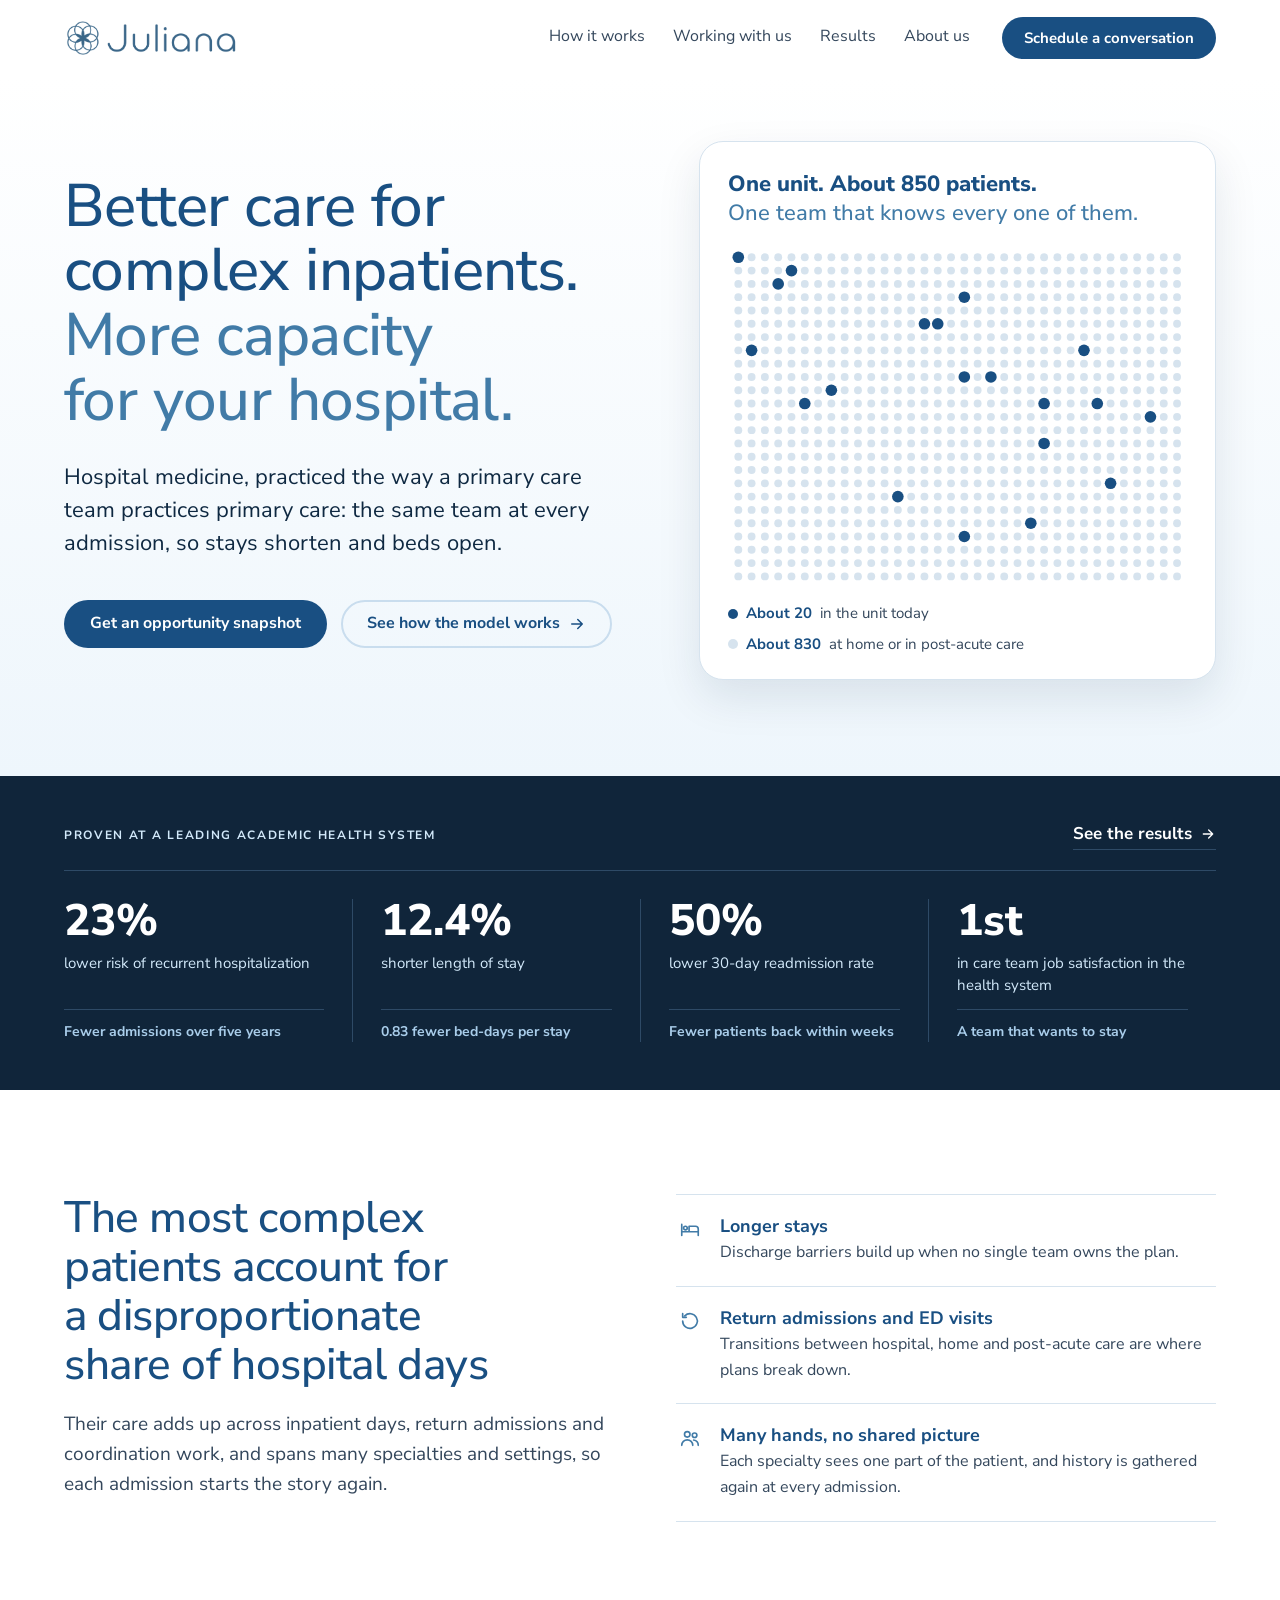
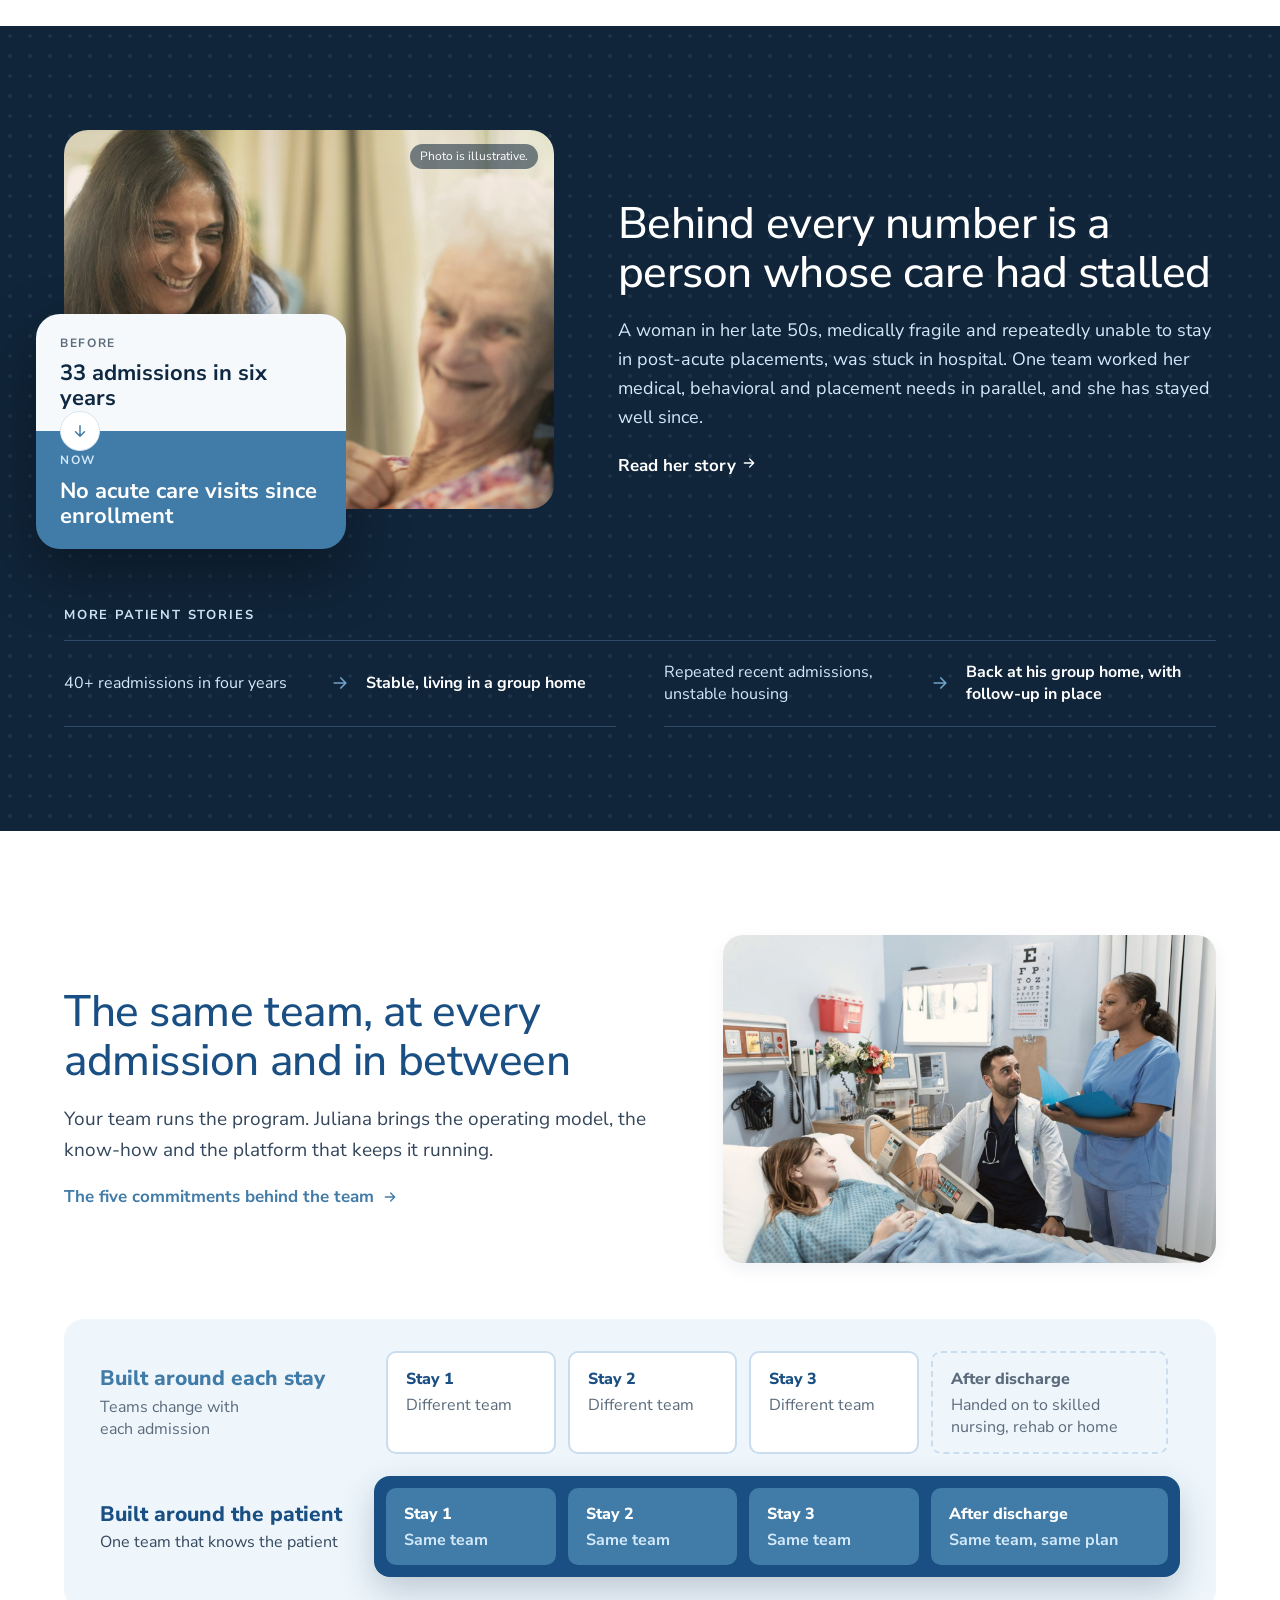
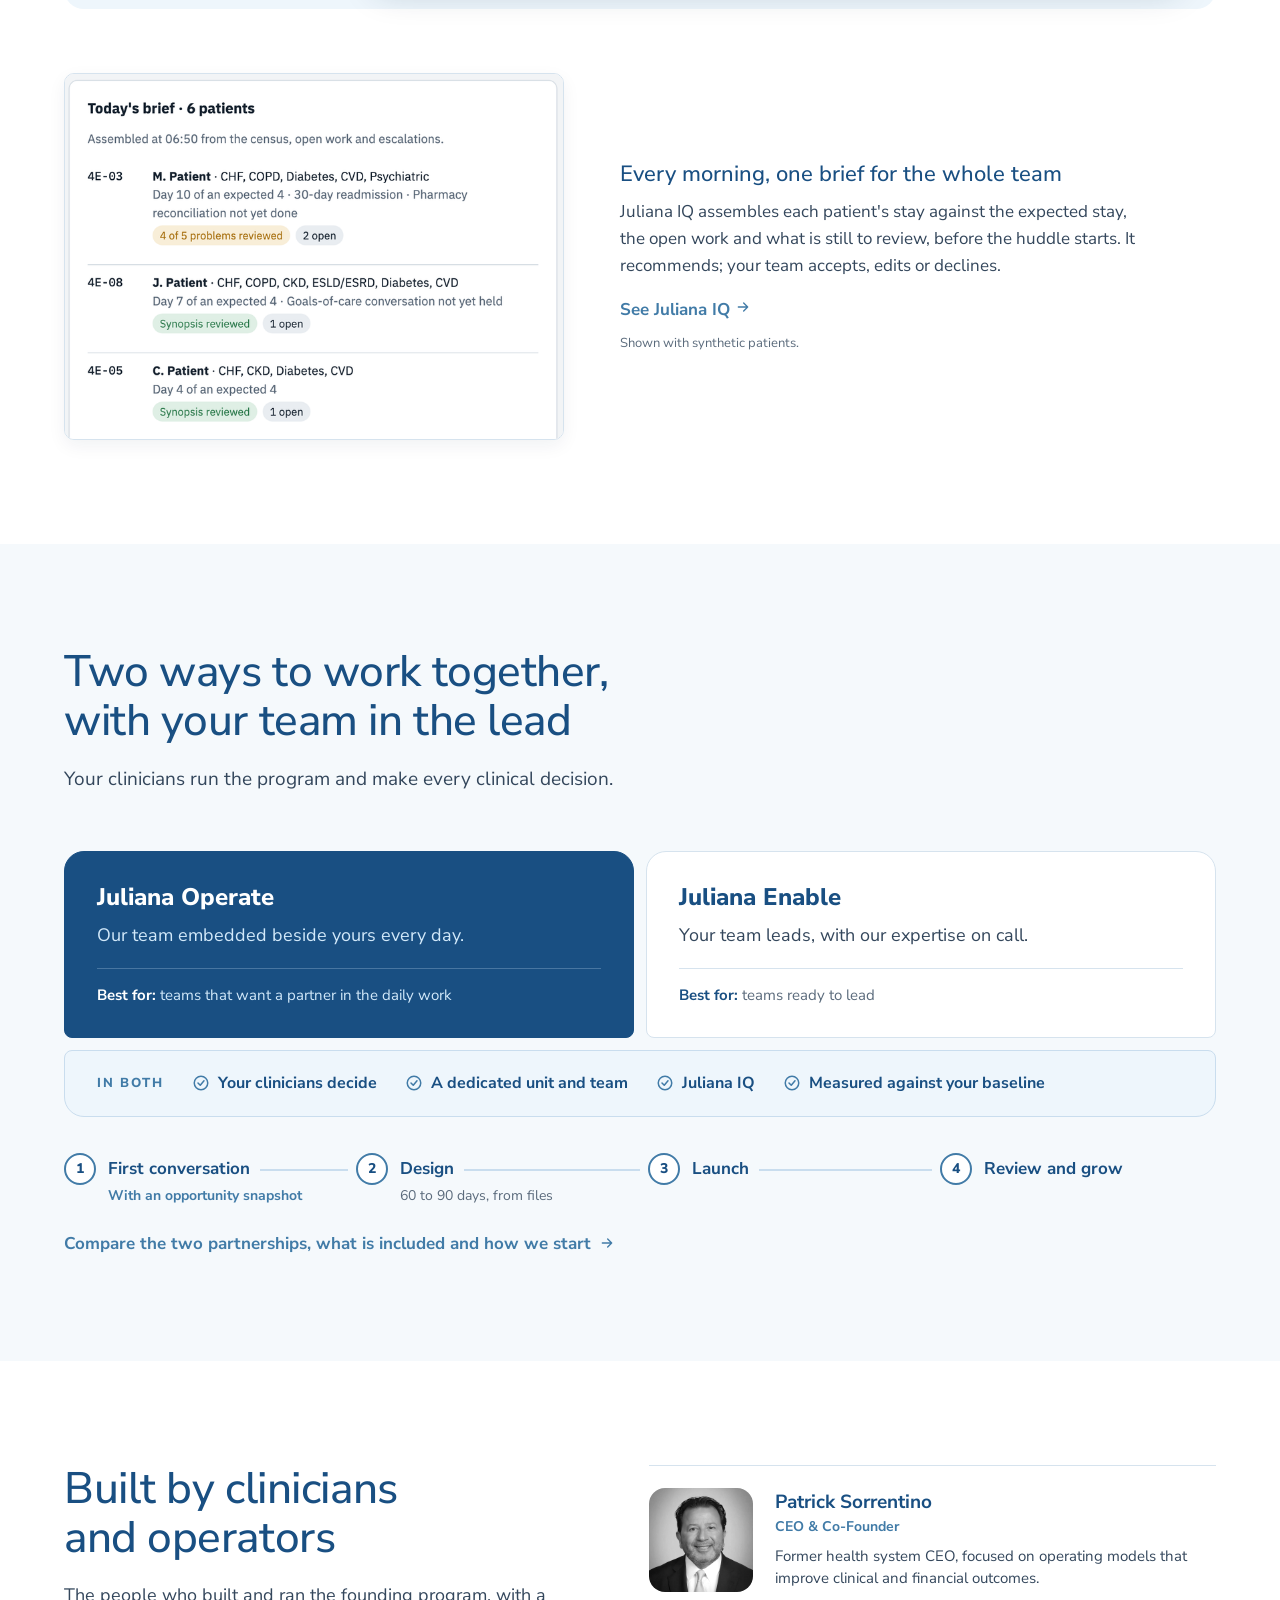
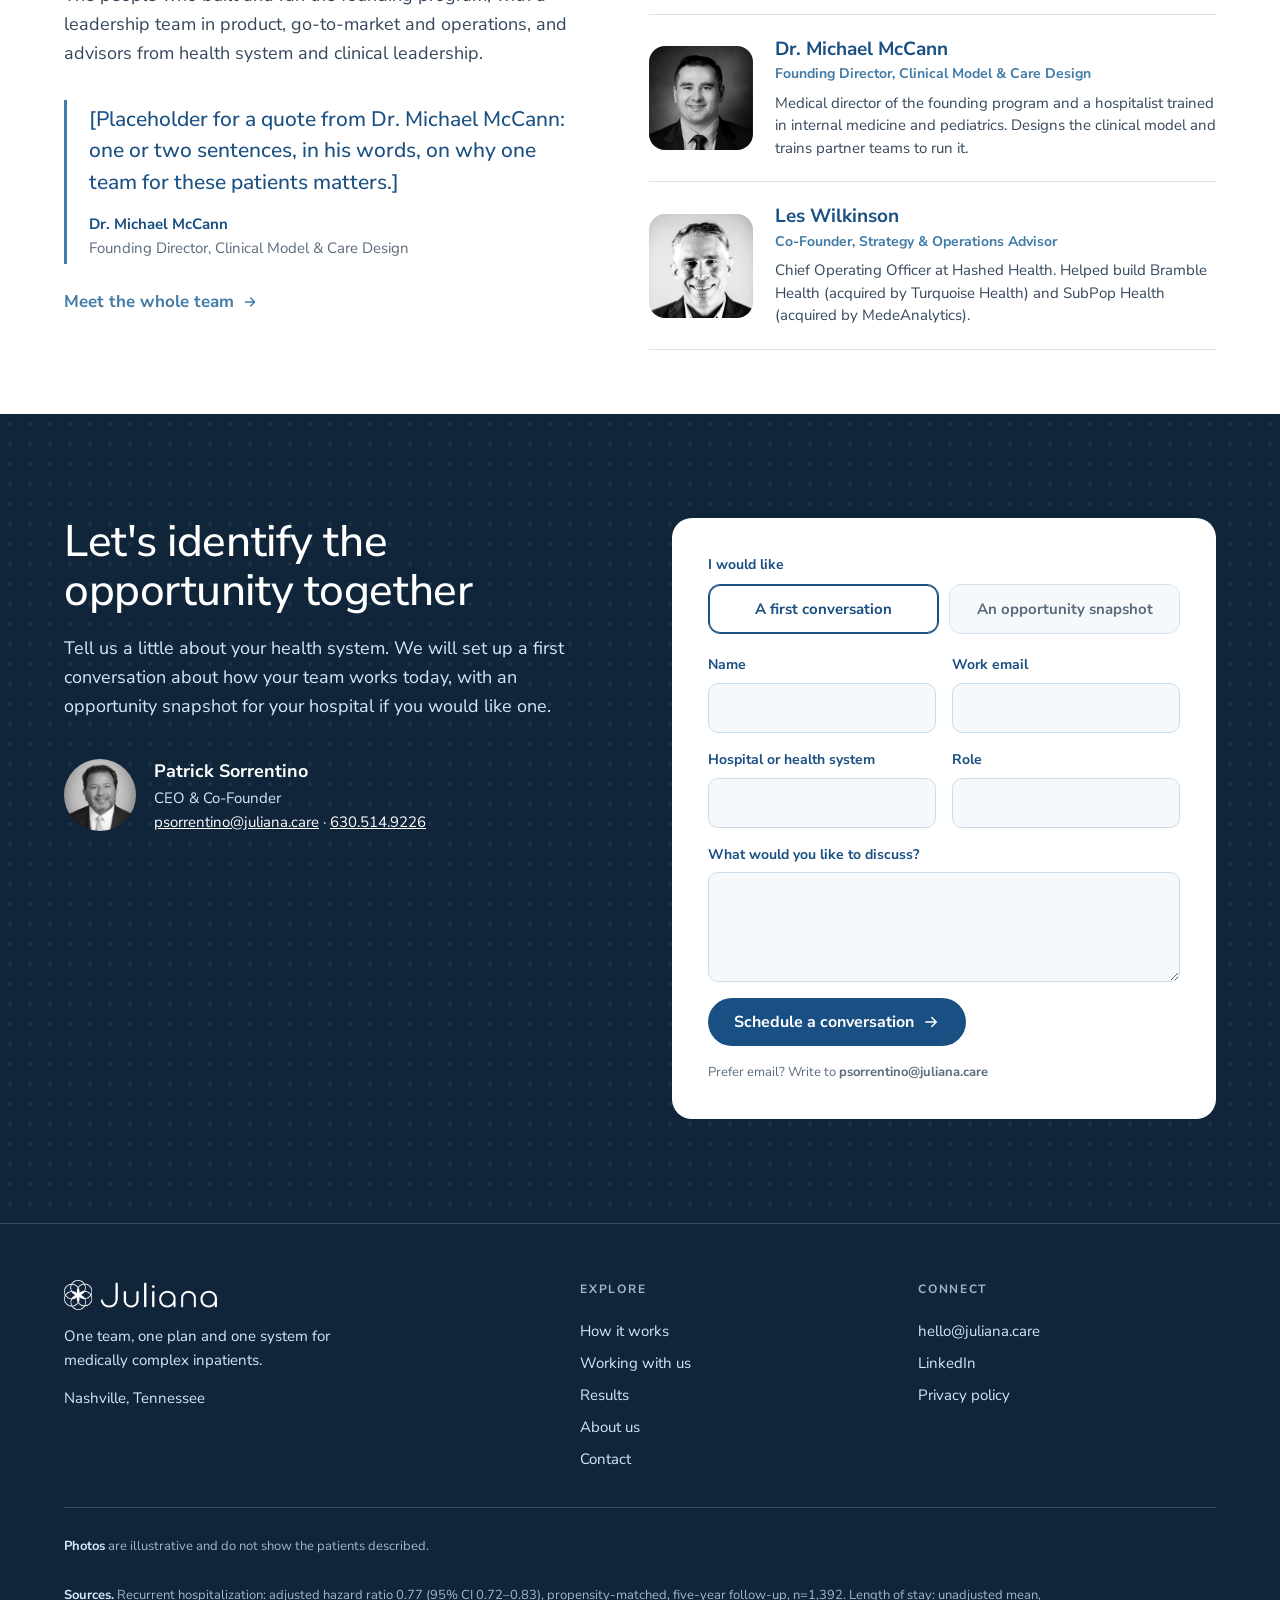
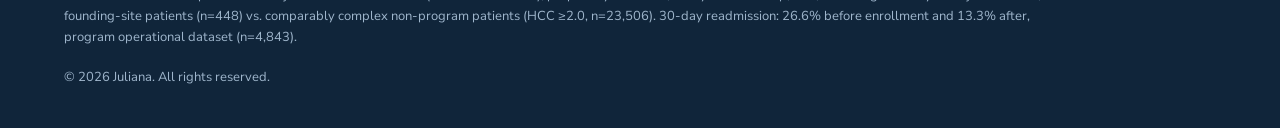
==== index.html @ aec77cbf "About: Hashed Health section follows the team, before Work with us The page now reads story, mission" ====
<!doctype html>
<html lang="en">
<head>
<meta charset="utf-8">
<meta name="viewport" content="width=device-width, initial-scale=1">
<meta name="robots" content="noindex, nofollow">
<title>Juliana | Better care for complex inpatients. More capacity for your hospital.</title>
<meta name="description" content="Juliana gives medically complex inpatients one team, one plan and one system. Your team runs the program; Juliana brings the operating model, the know-how and the Juliana IQ platform.">
<meta property="og:type" content="website">
<meta property="og:site_name" content="Juliana">
<meta property="og:title" content="Juliana: better care for complex inpatients, more capacity for your hospital">
<meta property="og:description" content="Hospital medicine, practiced the way a primary care team practices primary care: the same team at every admission. Proven at a leading academic health system.">
<meta property="og:url" content="https://dsasmal-hashed.github.io/juliana-website-demo/">
<meta property="og:image" content="https://dsasmal-hashed.github.io/juliana-website-demo/assets/img/story-bedside.jpg">
<meta name="twitter:card" content="summary_large_image">
<link rel="icon" type="image/png" href="assets/img/favicon.png">
<link rel="preconnect" href="https://fonts.googleapis.com">
<link rel="preconnect" href="https://fonts.gstatic.com" crossorigin>
<link rel="stylesheet" href="https://fonts.googleapis.com/css2?family=Nunito+Sans:wght@400;500;700;800&display=swap">
<link rel="stylesheet" href="css/styles.css?v=20261117d">
<script>document.documentElement.classList.add('js');</script>
</head>
<body>

<svg width="0" height="0" style="position:absolute" aria-hidden="true">
  <filter id="duotone" color-interpolation-filters="sRGB">
    <feColorMatrix type="matrix" values="0.3 0.59 0.11 0 0  0.3 0.59 0.11 0 0  0.3 0.59 0.11 0 0  0 0 0 1 0"/>
    <feComponentTransfer>
      <feFuncR type="table" tableValues="0.063 0.255 0.961"/>
      <feFuncG type="table" tableValues="0.145 0.482 0.976"/>
      <feFuncB type="table" tableValues="0.227 0.655 0.988"/>
    </feComponentTransfer>
  </filter>
  <symbol id="i-check" viewBox="0 0 24 24" fill="none" stroke="currentColor" stroke-width="2" stroke-linecap="round" stroke-linejoin="round"><circle cx="12" cy="12" r="9"/><path d="m8 12 3 3 5-6"/></symbol>
  <symbol id="i-arrow" viewBox="0 0 24 24" fill="none" stroke="currentColor" stroke-width="2" stroke-linecap="round" stroke-linejoin="round"><path d="M5 12h14M13 6l6 6-6 6"/></symbol>
  <symbol id="i-plus" viewBox="0 0 24 24" fill="none" stroke="currentColor" stroke-width="2" stroke-linecap="round"><path d="M12 5v14M5 12h14"/></symbol>
  <symbol id="i-bed" viewBox="0 0 24 24" fill="none" stroke="currentColor" stroke-width="1.8" stroke-linecap="round" stroke-linejoin="round"><path d="M3 7v12M3 15h18v4M21 15v-3a3 3 0 0 0-3-3h-7v6"/><circle cx="7" cy="11" r="2"/></symbol>
  <symbol id="i-return" viewBox="0 0 24 24" fill="none" stroke="currentColor" stroke-width="1.8" stroke-linecap="round" stroke-linejoin="round"><path d="M4 12a8 8 0 1 0 2.3-5.6"/><path d="M4 4v4h4"/></symbol>
  <symbol id="i-people" viewBox="0 0 24 24" fill="none" stroke="currentColor" stroke-width="1.8" stroke-linecap="round" stroke-linejoin="round"><circle cx="9" cy="8" r="3"/><path d="M3 20c0-3.3 2.7-6 6-6s6 2.7 6 6"/><circle cx="17" cy="9" r="2.5"/><path d="M16 14.2c2.8.4 5 2.8 5 5.8"/></symbol>
  <symbol id="i-search" viewBox="0 0 24 24" fill="none" stroke="currentColor" stroke-width="1.8" stroke-linecap="round" stroke-linejoin="round"><circle cx="11" cy="11" r="6"/><path d="m20 20-4.5-4.5"/></symbol>
  <symbol id="i-doc" viewBox="0 0 24 24" fill="none" stroke="currentColor" stroke-width="1.8" stroke-linecap="round" stroke-linejoin="round"><path d="M14 3H7a2 2 0 0 0-2 2v14a2 2 0 0 0 2 2h10a2 2 0 0 0 2-2V8z"/><path d="M14 3v5h5M9 13h6M9 17h6"/></symbol>
  <symbol id="i-pulse" viewBox="0 0 24 24" fill="none" stroke="currentColor" stroke-width="1.8" stroke-linecap="round" stroke-linejoin="round"><path d="M3 12h4l3-7 4 14 3-7h4"/></symbol>
  <symbol id="i-lock" viewBox="0 0 24 24" fill="none" stroke="currentColor" stroke-width="1.8" stroke-linecap="round" stroke-linejoin="round"><rect x="5" y="11" width="14" height="10" rx="2"/><path d="M8 11V8a4 4 0 0 1 8 0v3"/></symbol>
  <symbol id="i-file" viewBox="0 0 24 24" fill="none" stroke="currentColor" stroke-width="1.8" stroke-linecap="round" stroke-linejoin="round"><path d="M4 7a2 2 0 0 1 2-2h4l2 2h6a2 2 0 0 1 2 2v8a2 2 0 0 1-2 2H6a2 2 0 0 1-2-2z"/></symbol>
  <symbol id="i-shield" viewBox="0 0 24 24" fill="none" stroke="currentColor" stroke-width="1.8" stroke-linecap="round" stroke-linejoin="round"><path d="M12 3 5 6v6c0 4.4 3 7.8 7 9 4-1.2 7-4.6 7-9V6z"/><path d="m9 12 2 2 4-4"/></symbol>
  <symbol id="i-list" viewBox="0 0 24 24" fill="none" stroke="currentColor" stroke-width="1.8" stroke-linecap="round" stroke-linejoin="round"><path d="M9 6h11M9 12h11M9 18h11"/><circle cx="4.5" cy="6" r="1"/><circle cx="4.5" cy="12" r="1"/><circle cx="4.5" cy="18" r="1"/></symbol>
  <symbol id="i-building" viewBox="0 0 24 24" fill="none" stroke="currentColor" stroke-width="1.8" stroke-linecap="round" stroke-linejoin="round"><path d="M4 21V5a2 2 0 0 1 2-2h8a2 2 0 0 1 2 2v16M16 9h2a2 2 0 0 1 2 2v10M3 21h18M8 7h4M8 11h4M8 15h4"/></symbol>
  <symbol id="i-graduate" viewBox="0 0 24 24" fill="none" stroke="currentColor" stroke-width="1.8" stroke-linecap="round" stroke-linejoin="round"><path d="m2 9 10-5 10 5-10 5z"/><path d="M6 11v5c3 2 9 2 12 0v-5"/></symbol>
  <symbol id="i-gauge" viewBox="0 0 24 24" fill="none" stroke="currentColor" stroke-width="1.8" stroke-linecap="round" stroke-linejoin="round"><path d="M4 18a8 8 0 1 1 16 0"/><path d="m12 18 4-6"/></symbol>
  <symbol id="i-contract" viewBox="0 0 24 24" fill="none" stroke="currentColor" stroke-width="1.8" stroke-linecap="round" stroke-linejoin="round"><rect x="4" y="3" width="16" height="18" rx="2"/><path d="M8 8h8M8 12h8M8 16h4"/></symbol>
  <symbol id="i-linkedin" viewBox="0 0 24 24" fill="currentColor"><path d="M4.98 3.5a2.5 2.5 0 1 1 0 5 2.5 2.5 0 0 1 0-5zM3 9.5h4V21H3zM9.5 9.5h3.8v1.6h.06c.53-1 1.83-2.06 3.77-2.06 4.03 0 4.77 2.65 4.77 6.1V21h-4v-5.2c0-1.24-.02-2.84-1.73-2.84-1.73 0-2 1.35-2 2.75V21h-4z"/></symbol>
  <symbol id="i-menu" viewBox="0 0 24 24" fill="none" stroke="currentColor" stroke-width="2" stroke-linecap="round"><path d="M4 7h16M4 12h16M4 17h16"/></symbol>
  <symbol id="i-heart" viewBox="0 0 24 24" fill="none" stroke="currentColor" stroke-width="1.8" stroke-linecap="round" stroke-linejoin="round"><path d="M12 20s-7-4.4-7-10a4 4 0 0 1 7-2.6A4 4 0 0 1 19 10c0 5.6-7 10-7 10z"/></symbol>
  <symbol id="i-handshake" viewBox="0 0 24 24" fill="none" stroke="currentColor" stroke-width="1.8" stroke-linecap="round" stroke-linejoin="round"><path d="m11 17 2 2a1.4 1.4 0 0 0 2-2"/><path d="m14 14 2.5 2.5a1.4 1.4 0 0 0 2-2L15 11l-3 1-2-2 4-3 7 6"/><path d="M3 13 9 7l3 2"/><path d="m7 17 2 2a1.4 1.4 0 0 0 2-2l-2-2"/></symbol>
  <symbol id="i-external" viewBox="0 0 24 24" fill="none" stroke="currentColor" stroke-width="2" stroke-linecap="round" stroke-linejoin="round"><path d="M14 4h6v6M20 4l-9 9M18 14v5a1 1 0 0 1-1 1H5a1 1 0 0 1-1-1V7a1 1 0 0 1 1-1h5"/></symbol>
</svg>

<header class="site-header">
  <div class="container header-inner">
    <a class="brand" href="#" aria-label="Juliana home"><img src="assets/img/juliana-logo.png" alt="Juliana" width="156" height="34"></a>
    <button class="nav-toggle" aria-label="Open menu" aria-expanded="false" aria-controls="site-nav"><svg><use href="#i-menu"/></svg></button>
    <nav class="nav" id="site-nav" aria-label="Main">
      <div class="nav-links">
        <a href="how-it-works.html">How it works</a>
        <a href="working-with-us.html">Working with us</a>
        <a href="results.html">Results</a>
        <a href="about.html">About us</a>
      </div>
      <a class="btn btn--primary" href="#contact">Schedule a conversation</a>
    </nav>
  </div>
</header>

<main>

<!-- Hero -->
<section class="hero">
  <div class="container hero-grid">
    <div>
      <h1>Better care for complex inpatients. <span>More capacity for your hospital.</span></h1>
      <p class="lead lead--signature">Hospital medicine, practiced the way a primary care team practices primary care: the same team at every admission, so stays shorten and beds open.</p>
      <div class="hero-actions">
        <a class="btn btn--primary" href="#contact" data-intent="snapshot">Get an opportunity snapshot</a>
        <a class="btn btn--secondary" href="how-it-works.html">See how the model works <svg><use href="#i-arrow"/></svg></a>
      </div>
    </div>
    <figure class="panel-card" style="margin:0" aria-labelledby="panel-cap">
      <p class="panel-statement">One unit. About 850 patients. <span>One team that knows every one of them.</span></p>
      <svg id="panel" viewBox="0 0 490 360" role="img" aria-label="About 850 enrolled patients drawn as dots; about 20 are highlighted as in the unit today"></svg>
      <figcaption class="panel-key" id="panel-cap">
        <span><i style="background:var(--navy)"></i><b>About 20</b> in the unit today</span>
        <span><i style="background:var(--border)"></i><b>About 830</b> at home or in post-acute care</span>
      </figcaption>
    </figure>
  </div>
</section>

<!-- Proof: each result with what it means for the hospital -->
<section class="proof-strip" id="results">
  <div class="container">
    <div class="proof-top">
      <p class="proof-label">Proven at a leading academic health system</p>
      <a class="proof-link" href="results.html">See the results <svg><use href="#i-arrow"/></svg></a>
    </div>
    <div class="proof-grid">
      <div><strong>23%</strong><span>lower risk of recurrent hospitalization</span><em>Fewer admissions over five years</em></div>
      <div><strong>12.4%</strong><span>shorter length of stay</span><em>0.83 fewer bed-days per stay</em></div>
      <div><strong>50%</strong><span>lower 30-day readmission rate</span><em>Fewer patients back within weeks</em></div>
      <div><strong>1st</strong><span>in care team job satisfaction in the health system</span><em>A team that wants to stay</em></div>
    </div>
  </div>
</section>

<!-- Challenge -->
<section class="section" id="challenge">
  <div class="container split split--problem">
    <div class="reveal">
      <div class="section-head" style="margin-bottom:0">
        <h2>The most complex patients account for a disproportionate share of hospital days</h2>
        <p>Their care adds up across inpatient days, return admissions and coordination work, and spans many specialties and settings, so each admission starts the story again.</p>
      </div>
    </div>
    <div class="reveal">
      <div class="points">
        <div class="point"><div class="icon"><svg><use href="#i-bed"/></svg></div><div><h3>Longer stays</h3><p>Discharge barriers build up when no single team owns the plan.</p></div></div>
        <div class="point"><div class="icon"><svg><use href="#i-return"/></svg></div><div><h3>Return admissions and ED visits</h3><p>Transitions between hospital, home and post-acute care are where plans break down.</p></div></div>
        <div class="point"><div class="icon"><svg><use href="#i-people"/></svg></div><div><h3>Many hands, no shared picture</h3><p>Each specialty sees one part of the patient, and history is gathered again at every admission.</p></div></div>
      </div>
    </div>
  </div>
</section>

<!-- A patient story: the emotional peak, on a dark band -->
<section class="section section--dark story-band" id="story">
  <div class="container story-feature reveal">
    <figure class="story-visual">
      <img src="assets/img/story-bedside.jpg" alt="A nurse and an older woman sharing a smile at the bedside" width="1600" height="1132" loading="lazy">
      <div class="story-shift">
        <div><small>Before</small><strong>33 admissions in six years</strong></div>
        <div class="arrow-line" aria-hidden="true"><svg><use href="#i-arrow"/></svg></div>
        <div><small>Now</small><strong>No acute care visits since enrollment</strong></div>
      </div>
      <figcaption>Photo is illustrative.</figcaption>
    </figure>
    <div class="story-text">
      <h2>Behind every number is a person whose care had stalled</h2>
      <p>A woman in her late 50s, medically fragile and repeatedly unable to stay in post-acute placements, was stuck in hospital. One team worked her medical, behavioral and placement needs in parallel, and she has stayed well since.</p>
      <a class="text-link link-arrow" href="results.html#case-3">Read her story <svg><use href="#i-arrow"/></svg></a>
    </div>
  </div>
  <div class="container story-more reveal">
    <p class="story-more-label">More patient stories</p>
    <div class="story-more-grid">
      <a href="results.html#case-1"><span>40+ readmissions in four years</span><svg aria-hidden="true"><use href="#i-arrow"/></svg><strong>Stable, living in a group home</strong></a>
      <a href="results.html#case-2"><span>Repeated recent admissions, unstable housing</span><svg aria-hidden="true"><use href="#i-arrow"/></svg><strong>Back at his group home, with follow-up in place</strong></a>
    </div>
  </div>
</section>

<!-- The model, in brief -->
<section class="section" id="model">
  <div class="container">
    <div class="model-top-split reveal">
    <div class="section-head">
      <h2>The same team, at every admission and in between</h2>
      <p>Your team runs the program. Juliana brings the operating model, the know-how and the platform that keeps it running.</p>
      <a class="text-link link-arrow" href="how-it-works.html#commitments">The five commitments behind the team <svg><use href="#i-arrow"/></svg></a>
    </div>
    <figure class="model-photo"><img src="assets/img/team-bedside.jpg" alt="A physician and a nurse together at a patient's bedside" width="1600" height="1067" loading="lazy"></figure>
    </div>
    <figure class="model-compare reveal" aria-label="Care built around each stay compared with care built around the patient">
      <div class="mc-row mc-row--stay">
        <div class="mc-label"><h3>Built around each stay</h3><p>Teams change with each admission</p></div>
        <ul class="mc-cells"><li class="mc-cell"><b>Stay 1</b><span>Different team</span></li><li class="mc-cell"><b>Stay 2</b><span>Different team</span></li><li class="mc-cell"><b>Stay 3</b><span>Different team</span></li><li class="mc-cell mc-cell--after"><b>After discharge</b><span>Handed on to skilled nursing, rehab or home</span></li></ul>
      </div>
      <div class="mc-row mc-row--patient">
        <div class="mc-label"><h3>Built around the patient</h3><p>One team that knows the patient</p></div>
        <ul class="mc-cells"><li class="mc-cell"><b>Stay 1</b><span>Same team</span></li><li class="mc-cell"><b>Stay 2</b><span>Same team</span></li><li class="mc-cell"><b>Stay 3</b><span>Same team</span></li><li class="mc-cell mc-cell--after"><b>After discharge</b><span>Same team, same plan</span></li></ul>
      </div>
    </figure>
    <div class="iq-glimpse reveal">
      <figure>
        <img src="assets/img/iq-brief.png" alt="Juliana IQ's morning brief: each patient's day of stay against the expected stay, open work and problems reviewed, shown with synthetic patients" width="745" height="545" loading="lazy">
      </figure>
      <div>
        <h3>Every morning, one brief for the whole team</h3>
        <p>Juliana IQ assembles each patient's stay against the expected stay, the open work and what is still to review, before the huddle starts. It recommends; your team accepts, edits or declines.</p>
        <a class="text-link link-arrow" href="how-it-works.html#iq">See Juliana IQ <svg><use href="#i-arrow"/></svg></a>
        <p class="fine">Shown with synthetic patients.</p>
      </div>
    </div>
  </div>
</section>

<!-- Working together: a summary; the detail lives on Working with us -->
<section class="section section--tint" id="partner">
  <div class="container">
    <div class="section-head reveal">
      <h2>Two ways to work together, with your team in the lead</h2>
      <p>Your clinicians run the program and make every clinical decision.</p>
    </div>
    <div class="duo reveal">
      <div class="duo-tiles">
        <article class="duo-tile duo-tile--operate">
          <h3>Juliana Operate</h3>
          <p>Our team embedded beside yours every day.</p>
          <p class="duo-best"><strong>Best for:</strong> teams that want a partner in the daily work</p>
        </article>
        <article class="duo-tile duo-tile--enable">
          <h3>Juliana Enable</h3>
          <p>Your team leads, with our expertise on call.</p>
          <p class="duo-best"><strong>Best for:</strong> teams ready to lead</p>
        </article>
      </div>
      <div class="duo-base">
        <span class="duo-base-label">In both</span>
        <ul>
          <li><svg><use href="#i-check"/></svg>Your clinicians decide</li>
          <li><svg><use href="#i-check"/></svg>A dedicated unit and team</li>
          <li><svg><use href="#i-check"/></svg>Juliana IQ</li>
          <li><svg><use href="#i-check"/></svg>Measured against your baseline</li>
        </ul>
      </div>
    </div>
    <ol class="steps-line reveal" aria-label="How we start">
      <li><span class="sl-dot">1</span><b>First conversation</b><a class="sl-note" href="#contact" data-intent="snapshot">With an opportunity snapshot</a></li>
      <li><span class="sl-dot">2</span><b>Design</b><span class="sl-note">60 to 90 days, from files</span></li>
      <li><span class="sl-dot">3</span><b>Launch</b></li>
      <li><span class="sl-dot">4</span><b>Review and grow</b></li>
    </ol>
    <a class="text-link link-arrow partners-more reveal" href="working-with-us.html">Compare the two partnerships, what is included and how we start <svg><use href="#i-arrow"/></svg></a>
  </div>
</section>

<!-- Team -->
<section class="section" id="team">
  <div class="container team-grid">
    <div class="reveal">
      <h2>Built by clinicians and operators</h2>
      <p class="team-intro">The people who built and ran the founding program, with a leadership team in product, go-to-market and operations, and advisors from health system and clinical leadership.</p>
      <figure class="quote tbc">
        <blockquote>[Placeholder for a quote from Dr. Michael McCann: one or two sentences, in his words, on why one team for these patients matters.]</blockquote>
        <figcaption>Dr. Michael McCann<span>Founding Director, Clinical Model &amp; Care Design</span></figcaption>
      </figure>
      <a class="text-link link-arrow" href="about.html#team">Meet the whole team <svg><use href="#i-arrow"/></svg></a>
    </div>
    <div class="founder-list">
      <a class="founder-row reveal" href="about.html#patrick-sorrentino"><img src="assets/team/patrick.jpg" alt="" width="600" height="600" loading="lazy"><div><h3>Patrick Sorrentino</h3><span class="role">CEO &amp; Co-Founder</span><p>Former health system CEO, focused on operating models that improve clinical and financial outcomes.</p></div></a>
      <a class="founder-row reveal" href="about.html#michael-mccann"><img src="assets/team/michael.jpg" alt="" width="600" height="600" loading="lazy"><div><h3>Dr. Michael McCann</h3><span class="role">Founding Director, Clinical Model &amp; Care Design</span><p>Medical director of the founding program and a hospitalist trained in internal medicine and pediatrics. Designs the clinical model and trains partner teams to run it.</p></div></a>
      <a class="founder-row reveal" href="about.html#les-wilkinson"><img src="assets/team/les.jpg" alt="" width="600" height="600" loading="lazy"><div><h3>Les Wilkinson</h3><span class="role">Co-Founder, Strategy &amp; Operations Advisor</span><p>Chief Operating Officer at Hashed Health. Helped build Bramble Health (acquired by Turquoise Health) and SubPop Health (acquired by MedeAnalytics).</p></div></a>
    </div>
  </div>
</section>

<!-- Contact -->
<section class="section section--dark" id="contact">
  <div class="container contact-grid">
    <div class="reveal">
      <div data-show="conversation">
        <h2>Let's identify the opportunity together</h2>
        <p>Tell us a little about your health system. We will set up a first conversation about how your team works today, with an opportunity snapshot for your hospital if you would like one.</p>
      </div>
      <div data-show="snapshot" hidden>
        <h2>Request your opportunity snapshot</h2>
        <p>We build it from public data and walk you through it in a 30-minute conversation, at no cost. Nothing is needed from your records.</p>
        <ul class="contact-snap">
          <li>The likely size of your most complex patient group</li>
          <li>The bed-days at stake in their care</li>
          <li>What a first unit could look like</li>
        </ul>
      </div>
      <div class="contact-person">
        <img src="assets/team/patrick.jpg" alt="" width="72" height="72" loading="lazy">
        <div>
          <strong>Patrick Sorrentino</strong>
          <span>CEO &amp; Co-Founder</span>
          <span><a href="mailto:psorrentino@juliana.care">psorrentino@juliana.care</a> · <a href="tel:+16305149226">630.514.9226</a></span>
        </div>
      </div>
    </div>
    <form class="form reveal" id="contact-form" data-endpoint="" novalidate>
      <fieldset class="intent">
        <legend>I would like</legend>
        <label><input type="radio" name="intent" value="conversation" checked><span>A first conversation</span></label>
        <label><input type="radio" name="intent" value="snapshot"><span>An opportunity snapshot</span></label>
      </fieldset>
      <div class="row">
        <label>Name<input type="text" id="f-name" name="name" autocomplete="name" required></label>
        <label>Work email<input type="email" id="f-email" name="email" autocomplete="email" required></label>
      </div>
      <div class="row">
        <label>Hospital or health system<input type="text" id="f-org" name="org" autocomplete="organization" required></label>
        <label>Role<input type="text" id="f-role" name="role" autocomplete="organization-title"></label>
      </div>
      <label>What would you like to discuss? <textarea id="f-message" name="message"></textarea></label>
      <button class="btn btn--primary" type="submit"><span id="submit-label">Schedule a conversation</span> <svg><use href="#i-arrow"/></svg></button>
      <p class="hint">Prefer email? Write to <strong>psorrentino@juliana.care</strong></p>
      <div class="form-done" id="form-done" hidden>
        <p id="done-msg"></p>
        <button class="btn btn--secondary" type="button" id="copy-details">Copy details</button>
      </div>
    </form>
  </div>
</section>

</main>

<footer class="site-footer">
  <div class="container">
    <div class="footer-grid">
      <div class="footer-brand">
        <img src="assets/img/juliana-logo-white.png" alt="Juliana" width="153" height="30" loading="lazy">
        <p>One team, one plan and one system for medically complex inpatients.</p>
        <p class="tbc">Nashville, Tennessee</p>
      </div>
      <nav aria-label="Explore">
        <h4>Explore</h4>
        <a href="how-it-works.html">How it works</a>
        <a href="working-with-us.html">Working with us</a>
        <a href="results.html">Results</a>
        <a href="about.html">About us</a>
        <a href="#contact">Contact</a>
      </nav>
      <div>
        <h4>Connect</h4>
        <p class="tbc">hello@juliana.care</p>
        <p><span class="tbc">LinkedIn</span></p>
        <a href="privacy.html">Privacy policy</a>
      </div>
    </div>
    <p class="sources"><strong>Photos</strong> are illustrative and do not show the patients described.</p>
    <p class="sources" id="sources"><strong>Sources.</strong> Recurrent hospitalization: adjusted hazard ratio 0.77 (95% CI 0.72–0.83), propensity-matched, five-year follow-up, n=1,392. Length of stay: unadjusted mean, founding-site patients (n=448) vs. comparably complex non-program patients <span class="tbc">(HCC ≥2.0, n=23,506)</span>. 30-day readmission: 26.6% before enrollment and 13.3% after, program operational dataset (n=4,843).</p>
    <p class="copyright">© 2026 Juliana. All rights reserved.</p>
  </div>
</footer>

<script src="js/main.js?v=20261117d"></script>
</body>
</html>
---- css/styles.css ----
/* Juliana website: brand tokens, layout and components */

:root {
  --navy: #194F82;
  --accent: #417BA7;
  --sky: #71A2C7;
  --dark: #10253A;
  --ink: #0E2841;
  --text: #34475C;
  --muted: #5B6B7C;
  --border: #D6E3EE;
  --ring: #C9DDEE;
  --tint: #F5F9FC;
  --soft: #EEF6FC;
  --on-dark: #D2E9FA;
  --divider-dark: #2E4A66;
  --white: #FFFFFF;

  --font: "Nunito Sans", "Segoe UI", Arial, sans-serif;
  --display: var(--font);
  --radius: 14px;
  --radius-sm: 10px;
  --shadow: 0 18px 44px rgba(14, 40, 65, 0.10);
  --shadow-sm: 0 6px 18px rgba(14, 40, 65, 0.06);
  --container: 1200px;
  --gutter: 24px;
  --section: 104px;
}

*, *::before, *::after { box-sizing: border-box; }
html { scroll-behavior: smooth; scroll-padding-top: 84px; }
@media (prefers-reduced-motion: reduce) { html { scroll-behavior: auto; } }

body {
  margin: 0;
  font-family: var(--font);
  font-size: 17px;
  line-height: 1.6;
  color: var(--text);
  background: var(--white);
  -webkit-font-smoothing: antialiased;
  text-rendering: optimizeLegibility;
}

img { max-width: 100%; height: auto; display: block; }
[hidden] { display: none !important; }
body::before { content: ""; position: fixed; inset: 0 0 auto; height: env(safe-area-inset-top, 0px); z-index: 60; background: var(--white); }
a { color: var(--navy); }
h1, h2, h3, h4, p, ul { margin: 0; }
ul { padding: 0; list-style: none; }

h1, h2 { font-family: var(--display); font-weight: 500; color: var(--navy); letter-spacing: -0.01em; text-wrap: balance; }
p { text-wrap: pretty; }
h1 { font-size: clamp(38px, 5.2vw, 60px); line-height: 1.08; }
h2 { font-size: clamp(30px, 3.6vw, 44px); line-height: 1.12; }
h3 { font-size: 21px; line-height: 1.3; font-weight: 700; color: var(--navy); }

.container { width: 100%; max-width: var(--container); margin: 0 auto; padding-left: max(var(--gutter), env(safe-area-inset-left, 0px)); padding-right: max(var(--gutter), env(safe-area-inset-right, 0px)); }
.section { padding: var(--section) 0; }
.section--tint { background: var(--tint); }
.section--dark { background: var(--dark); color: var(--on-dark); }
.section--dark h2 { color: var(--white); }

.eyebrow {
  display: inline-block;
  font-size: 13px;
  font-weight: 700;
  letter-spacing: 0.14em;
  text-transform: uppercase;
  color: var(--accent);
  margin-bottom: 14px;
}
.section--dark .eyebrow { color: var(--on-dark); }

.section-head { max-width: 760px; margin-bottom: 56px; }
.section-head p { margin-top: 18px; font-size: 19px; color: var(--text); }
.section--dark .section-head p { color: var(--on-dark); }
.section-head--center { max-width: 860px; margin-left: auto; margin-right: auto; text-align: center; }

/* Buttons: one primary style and one secondary style, used everywhere */
.btn {
  display: inline-flex;
  align-items: center;
  justify-content: center;
  gap: 8px;
  min-height: 48px;
  padding: 12px 24px;
  border-radius: 999px;
  font: 700 16px/1.2 var(--font);
  text-decoration: none;
  border: 2px solid transparent;
  cursor: pointer;
  transition: background-color .2s ease, color .2s ease, border-color .2s ease, transform .2s ease;
}
.btn:hover { transform: translateY(-1px); }
.btn:focus-visible { outline: 3px solid var(--sky); outline-offset: 3px; }
.btn--primary { background: var(--navy); color: var(--white); }
.btn--primary:hover { background: var(--dark); }
.btn--secondary { background: transparent; color: var(--navy); border-color: var(--ring); }
.btn--secondary:hover { border-color: var(--navy); }
.btn--light { background: var(--white); color: var(--navy); }
.btn--light:hover { background: var(--on-dark); }
.btn svg { width: 18px; height: 18px; }

/* Header */
.site-header {
  position: sticky;
  top: env(safe-area-inset-top, 0px);
  z-index: 50;
  background: rgba(255, 255, 255, 0.92);
  backdrop-filter: saturate(180%) blur(12px);
  -webkit-backdrop-filter: saturate(180%) blur(12px);
  border-bottom: 1px solid transparent;
  transition: border-color .2s ease;
}
.site-header.is-scrolled { border-bottom-color: var(--border); }
.header-inner { display: flex; align-items: center; justify-content: space-between; height: 76px; gap: 24px; }
.brand img { height: 34px; width: auto; }
.nav { display: flex; align-items: center; gap: 32px; }
.nav-links { display: flex; gap: 28px; }
.nav-links a { font-size: 16px; color: var(--text); text-decoration: none; padding: 6px 0; border-bottom: 2px solid transparent; }
.nav-links a:hover, .nav-links a.is-active { color: var(--navy); border-bottom-color: var(--accent); }
.nav .btn { min-height: 42px; padding: 9px 20px; font-size: 15px; }
.nav-toggle { display: none; background: none; border: 0; padding: 8px; cursor: pointer; color: var(--navy); }
.nav-toggle svg { width: 28px; height: 28px; }

/* Hero */
.hero { padding: 64px 0 96px; background: linear-gradient(180deg, var(--white) 0%, var(--soft) 100%); overflow: hidden; }
.hero-grid { display: grid; grid-template-columns: 1.05fr 0.95fr; gap: 64px; align-items: center; }
.hero h1 span { display: block; color: var(--accent); }
.hero .lead { margin-top: 24px; font-size: 20px; line-height: 1.55; max-width: 560px; }
.hero-actions { display: flex; flex-wrap: wrap; gap: 14px; margin-top: 36px; }
.hero-note { display: flex; align-items: center; gap: 10px; margin-top: 32px; font-size: 15px; color: var(--muted); }
.hero-note svg { width: 20px; height: 20px; color: var(--accent); flex-shrink: 0; }
.hero-media { position: relative; }
.hero-media img { width: 100%; aspect-ratio: 4 / 3.4; object-fit: cover; border-radius: 24px; box-shadow: var(--shadow); }
.hero:not(.page-hero) .hero-grid { align-items: stretch; }
.hero:not(.page-hero) .hero-media img { height: 100%; aspect-ratio: auto; object-position: 45% center; }
.stat-float {
  position: absolute;
  left: -32px;
  bottom: 36px;
  background: var(--white);
  border-radius: var(--radius);
  box-shadow: var(--shadow);
  padding: 18px 22px;
  display: flex;
  align-items: center;
  gap: 16px;
  max-width: 300px;
}
.stat-float strong { font-size: 36px; line-height: 1; font-weight: 800; color: var(--navy); }
.stat-float span { font-size: 14px; line-height: 1.35; color: var(--text); }

/* Results */
.results-grid { display: grid; grid-template-columns: repeat(4, 1fr); border-top: 1px solid var(--divider-dark); border-bottom: 1px solid var(--divider-dark); }
.result { padding: 36px 24px; text-align: center; }
.result + .result { border-left: 1px solid var(--divider-dark); }
.result strong { display: block; font-size: clamp(44px, 5vw, 60px); line-height: 1; font-weight: 800; color: var(--white); letter-spacing: -0.02em; }
.result span { display: block; margin-top: 12px; font-size: 16px; line-height: 1.45; color: var(--on-dark); }
.results-foot { display: flex; flex-wrap: wrap; justify-content: space-between; align-items: center; gap: 16px; margin-top: 28px; }
.results-foot p { color: var(--white); font-size: 17px; }
.results-foot a { color: var(--on-dark); font-size: 15px; }

/* Challenge */
.split { display: grid; grid-template-columns: 1fr 1fr; gap: 72px; align-items: center; }
.split-media img { width: 100%; aspect-ratio: 5 / 6; object-fit: cover; border-radius: 24px; }
.split .section-head { margin-bottom: 32px; }
.points { display: grid; gap: 0; }
.point { display: grid; grid-template-columns: 44px 1fr; gap: 16px; padding: 20px 0; border-top: 1px solid var(--border); }
.point:last-child { border-bottom: 1px solid var(--border); }
.point .icon { width: 44px; height: 44px; border-radius: 12px; background: var(--soft); color: var(--navy); display: grid; place-items: center; }
.point .icon svg { width: 22px; height: 22px; }
.point h3 { font-size: 18px; }
.point p { font-size: 16px; margin-top: 2px; }

/* Model */
.model-top { display: grid; grid-template-columns: 1fr 300px; gap: 56px; align-items: center; margin-bottom: 48px; }
.model-top .section-head { margin-bottom: 0; }
.model-visual svg { width: 100%; height: auto; }
.pillars { display: grid; grid-template-columns: repeat(3, 1fr); gap: 20px; }
.pillar { border-top: 3px solid var(--accent); padding-top: 22px; }
.pillar .num { font-size: 14px; font-weight: 800; letter-spacing: 0.08em; color: var(--accent); }
.pillar h3 { margin-top: 6px; font-size: 22px; }
.pillar > p { margin-top: 10px; font-size: 16px; }
.pillar ul { margin-top: 18px; padding-top: 16px; border-top: 1px solid var(--border); display: grid; gap: 8px; }
.pillar li { position: relative; padding-left: 22px; font-size: 15px; line-height: 1.45; }
.pillar li::before { content: ""; position: absolute; left: 0; top: 7px; width: 8px; height: 8px; border-radius: 50%; background: var(--sky); }
.model-note { margin-top: 32px; display: flex; gap: 14px; align-items: flex-start; padding: 20px 24px; border-left: 4px solid var(--accent); background: var(--soft); border-radius: 0 var(--radius-sm) var(--radius-sm) 0; }
.model-note svg { width: 24px; height: 24px; color: var(--navy); flex-shrink: 0; margin-top: 2px; }
.model-note p { font-size: 17px; }
.model-note strong { color: var(--navy); }

/* Return */
.returns { display: grid; grid-template-columns: repeat(3, 1fr); gap: 40px; }
.return { border-top: 3px solid var(--accent); padding-top: 22px; }
.return .label { font-size: 13px; font-weight: 700; letter-spacing: 0.12em; text-transform: uppercase; color: var(--accent); }
.return h3 { margin-top: 8px; font-size: 24px; }
.return p { margin-top: 10px; }
.callout {
  margin-top: 56px;
  display: grid;
  grid-template-columns: 1fr auto;
  gap: 32px;
  align-items: center;
  padding: 36px 40px;
  border-radius: 20px;
  background: var(--soft);
}
.callout h3 { font-size: 24px; }
.callout p { margin-top: 8px; max-width: 720px; }

/* Partnering */
.partners { display: grid; grid-template-columns: 1fr 1fr; gap: 24px; }
.partner { border-radius: 20px; padding: 40px; border: 1px solid var(--border); background: var(--white); display: flex; flex-direction: column; }
.partner--featured { background: var(--navy); border-color: var(--navy); color: var(--on-dark); }
.partner .label { font-size: 13px; font-weight: 700; letter-spacing: 0.12em; text-transform: uppercase; color: var(--accent); }
.partner--featured .label { color: var(--on-dark); }
.partner h3 { margin-top: 10px; font-size: 32px; font-weight: 500; }
.partner--featured h3 { color: var(--white); }
.partner > p { margin-top: 12px; font-size: 18px; }
.partner ul { margin-top: 24px; padding-top: 22px; border-top: 1px solid var(--border); display: grid; gap: 12px; }
.partner--featured ul { border-top-color: rgba(210, 233, 250, 0.25); }
.partner li { display: grid; grid-template-columns: 22px 1fr; gap: 12px; font-size: 16px; }
.partner li svg { width: 22px; height: 22px; color: var(--accent); }
.partner--featured li svg { color: var(--on-dark); }
.partner--featured li { color: var(--white); }
.partner .best-for { margin-top: auto; padding-top: 28px; font-size: 15px; color: var(--muted); }
.partner--featured .best-for { color: var(--on-dark); }
.both { margin-top: 24px; text-align: center; font-size: 17px; }
.both strong { color: var(--navy); }

/* Juliana IQ */
.iq-grid { display: grid; grid-template-columns: 0.85fr 1.15fr; gap: 48px; align-items: center; }
.modules { display: grid; gap: 14px; }
.module { display: grid; grid-template-columns: 52px 1fr; gap: 18px; padding: 18px 0; border-top: 1px solid var(--border); }
.module:first-child { border-top: 0; padding-top: 0; }
.module .badge { width: 52px; height: 52px; border-radius: 14px; background: var(--navy); color: var(--white); display: grid; place-items: center; }
.module .badge svg { width: 26px; height: 26px; }
.module h3 { font-size: 19px; }
.module h3 small { font-size: 14px; font-weight: 500; color: var(--accent); margin-left: 6px; }
.module p { font-size: 15px; margin-top: 2px; }
.iq-shot figure { margin: 0; }
.iq-shot img { width: 100%; border-radius: var(--radius); border: 1px solid var(--border); box-shadow: var(--shadow); background: var(--white); }
.iq-shot figcaption { margin-top: 12px; font-size: 14px; color: var(--muted); }
.trust { margin-top: 48px; padding-top: 24px; border-top: 1px solid var(--border); display: flex; flex-wrap: wrap; gap: 14px 40px; }
.trust div { display: flex; gap: 10px; align-items: center; font-size: 15px; line-height: 1.35; color: var(--text); }
.trust svg { width: 22px; height: 22px; color: var(--accent); flex-shrink: 0; }
.fine { margin-top: 20px; font-size: 13px; color: var(--muted); }

/* How we start */
.steps { display: grid; grid-template-columns: repeat(4, 1fr); gap: 24px; counter-reset: step; position: relative; }
.steps::before { content: ""; position: absolute; top: 27px; left: 28px; right: 28px; height: 2px; background: var(--ring); }
.step { position: relative; }
.step .dot { width: 56px; height: 56px; border-radius: 50%; display: grid; place-items: center; background: var(--white); border: 2px solid var(--accent); color: var(--navy); font-weight: 800; font-size: 18px; position: relative; }
.step:last-child .dot { background: var(--navy); border-color: var(--navy); color: var(--white); }
.step h3 { margin-top: 20px; font-size: 20px; }
.step p { margin-top: 6px; font-size: 16px; }
.start-banner { margin-top: 56px; display: flex; flex-wrap: wrap; align-items: center; justify-content: center; gap: 12px 32px; padding: 22px 28px; border-radius: 999px; background: var(--white); border: 1px solid var(--border); text-align: center; }
.start-banner span { display: inline-flex; align-items: center; gap: 10px; font-size: 16px; color: var(--navy); font-weight: 700; }
.start-banner svg { width: 20px; height: 20px; color: var(--accent); }

/* Fit */
.fit { display: grid; grid-template-columns: repeat(4, 1fr); gap: 20px; }
.fit div { padding: 28px 24px; border-radius: var(--radius); background: var(--white); border: 1px solid var(--border); }
.fit svg { width: 28px; height: 28px; color: var(--accent); }
.fit h3 { margin-top: 16px; font-size: 18px; }
.fit p { margin-top: 6px; font-size: 15px; }

/* Team */
.team { display: grid; grid-template-columns: repeat(3, 1fr); gap: 40px 32px; }
.person { display: grid; grid-template-columns: 120px minmax(0, 1fr); gap: 0 20px; align-content: start; }
.person > img { grid-row: span 2; }
.person img { width: 100%; aspect-ratio: 1; object-fit: cover; border-radius: 18px; filter: grayscale(100%) contrast(1.02); transition: filter .3s ease; }
.person:hover img { filter: none; }
.person-head { display: flex; justify-content: space-between; align-items: flex-start; gap: 10px; }
.person h3 { font-size: 19px; }
.person .role { font-size: 15px; color: var(--accent); margin-top: 2px; }
.person p { margin-top: 10px; font-size: 15px; line-height: 1.5; }
.person-head a { color: var(--muted); }
.person-head a:hover { color: var(--navy); }
.person-head svg { width: 20px; height: 20px; }
.person-head span { color: var(--ring); }
.advisors-head { margin-top: 72px; margin-bottom: 24px; }
.advisors-head h3 { font-size: 26px; font-weight: 500; }
.advisors { display: grid; grid-template-columns: repeat(4, 1fr); gap: 20px; }
.advisor { display: flex; flex-direction: column; gap: 14px; padding: 22px; border-radius: var(--radius); background: var(--white); border: 1px solid var(--border); }
.advisor-top { display: flex; justify-content: space-between; align-items: flex-start; }
.advisor-top > span { color: var(--ring); }
.advisor img { width: 72px; height: 72px; border-radius: 50%; object-fit: cover; filter: grayscale(100%); }
.advisor h4 { margin: 0; font-size: 17px; line-height: 1.3; font-weight: 700; color: var(--navy); }
.advisor p { margin-top: 4px; font-size: 14px; line-height: 1.45; color: var(--text); }
.advisor a { color: var(--muted); }
.advisor a:hover { color: var(--navy); }
.advisor svg { width: 20px; height: 20px; }
.built-with { margin-top: 40px; text-align: center; font-size: 15px; color: var(--muted); }

/* About page */
.story-grid { display: grid; grid-template-columns: 0.85fr 1.15fr; gap: 72px; align-items: start; }
.story-intro { position: sticky; top: calc(100px + env(safe-area-inset-top, 0px)); }
.story-intro p { margin-top: 18px; font-size: 19px; }
.story-stats { margin-top: 36px; display: grid; grid-template-columns: repeat(3, 1fr); gap: 16px; padding-top: 24px; border-top: 1px solid var(--border); }
.story-stats strong { display: block; font-size: 32px; line-height: 1.1; font-weight: 800; color: var(--navy); font-variant-numeric: tabular-nums; }
.story-stats span { display: block; margin-top: 4px; font-size: 14px; line-height: 1.4; color: var(--muted); }
.timeline { list-style: none; margin: 0; padding: 0; position: relative; display: grid; gap: 36px; }
.timeline::before { content: ""; position: absolute; left: 9px; top: 10px; bottom: 10px; width: 2px; background: var(--ring); }
.timeline li { position: relative; padding-left: 44px; }
.timeline li::before { content: ""; position: absolute; left: 0; top: 4px; width: 20px; height: 20px; border-radius: 50%; background: var(--white); border: 3px solid var(--accent); }
.timeline li.is-next::before { background: var(--navy); border-color: var(--navy); }
.timeline .when { display: inline-block; font-size: 14px; font-weight: 800; letter-spacing: 0.08em; text-transform: uppercase; color: var(--accent); }
.timeline h3 { margin-top: 6px; font-size: 22px; }
.timeline p { margin-top: 8px; }
.mission { max-width: 900px; margin: 0 auto 56px; text-align: center; }
.mission-statement { font-size: clamp(28px, 3.4vw, 42px); line-height: 1.2; font-weight: 500; color: var(--navy); text-wrap: balance; }
.values { display: grid; grid-template-columns: repeat(4, 1fr); gap: 20px; }
.value { padding-top: 20px; border-top: 3px solid var(--accent); }
.value svg { display: none; }
.value svg { width: 28px; height: 28px; color: var(--accent); }
.value h3 { margin-top: 16px; font-size: 19px; }
.value p { margin-top: 8px; font-size: 15px; }
.studio { display: grid; grid-template-columns: 0.9fr 1.1fr; gap: 56px; align-items: center; padding: 48px; border-radius: 24px; background: var(--soft); }
.studio p { font-size: 18px; }
.studio-link { display: inline-flex; align-items: center; gap: 8px; margin-top: 20px; font-weight: 700; color: var(--navy); text-decoration: none; border-bottom: 2px solid var(--ring); padding-bottom: 2px; }
.studio-link:hover { border-bottom-color: var(--navy); }
.studio-link svg { width: 16px; height: 16px; }
.join { display: grid; grid-template-columns: 1fr 1fr; gap: 24px; }
.join-card { display: flex; flex-direction: column; align-items: flex-start; gap: 12px; padding: 36px; border-radius: 20px; background: rgba(255, 255, 255, 0.04); border: 1px solid var(--divider-dark); }
.join-card .label { font-size: 13px; font-weight: 700; letter-spacing: 0.12em; text-transform: uppercase; color: var(--on-dark); }
.join-card h3 { color: var(--white); font-size: 26px; font-weight: 500; }
.join-card p { color: var(--on-dark); }
.join-card .btn { margin-top: 8px; }
.join-mail strong { color: var(--white); }

/* Home page team teaser */
.team-teaser { display: grid; grid-template-columns: 1.1fr 0.9fr; gap: 56px; align-items: center; }
.team-teaser p { margin-top: 18px; font-size: 19px; }
.teaser-side { display: flex; flex-direction: column; align-items: flex-start; gap: 20px; }
.avatars { display: flex; }
.avatars img { width: 64px; height: 64px; border-radius: 50%; object-fit: cover; border: 3px solid var(--white); filter: grayscale(100%); }
.avatars img + img { margin-left: -14px; }
.text-link { font-weight: 700; color: var(--accent); }

/* Restructure: working together, results page, legal */
.subhead { margin-top: 88px; margin-bottom: 40px; text-align: center; }
.subhead h3 { font-size: 28px; font-weight: 500; }
.subhead p { margin-top: 8px; font-size: 18px; color: var(--text); }
.section--tint .callout { background: var(--white); }
.sources--band { margin-top: 28px; padding-top: 20px; border-top: 1px solid var(--divider-dark); }
.stories-head { padding-bottom: 0; }
.stories-head + .case { padding-top: 40px; }
.legal h1 { font-size: clamp(34px, 4vw, 48px); }
.legal p { margin-top: 18px; max-width: 680px; }

/* Team v2: tiers, navy duotone portraits */
.tier-label { margin: 56px 0 20px; font-size: 13px; font-weight: 700; letter-spacing: 0.14em; text-transform: uppercase; color: var(--accent); }
.section-head + .tier-label { margin-top: 0; }
.tier-intro { margin: -12px 0 20px; color: var(--text); }
.portrait { position: relative; background: var(--soft); overflow: hidden; }
.portrait img { width: 100%; height: 100%; object-fit: cover; object-position: center 20%; filter: grayscale(100%) contrast(1.03); transition: transform .6s ease; }
.portrait::after { content: ""; position: absolute; inset: 0; background: var(--navy); mix-blend-mode: color; opacity: 0; transition: opacity .4s ease; pointer-events: none; }
.founder:hover .portrait::after, .member:hover .portrait::after, .advisor-row:hover .portrait::after,
.founder:focus-within .portrait::after, .member:focus-within .portrait::after, .advisor-row:focus-within .portrait::after { opacity: 0.9; }
.founder:hover .portrait img, .member:hover .portrait img, .founder:focus-within .portrait img, .member:focus-within .portrait img { transform: scale(1.04); }
@media (prefers-reduced-motion: reduce) { .portrait img, .portrait::after { transition: none; } .founder:hover .portrait img, .member:hover .portrait img { transform: none; } }
.founders { display: grid; grid-template-columns: repeat(3, 1fr); gap: 32px; }
.founder .portrait { aspect-ratio: 4 / 5; border-radius: 20px; }
.founder .person-head { margin-top: 18px; }
.founder h4, .member h4, .advisor-row h4 { margin: 0; font-size: 20px; line-height: 1.3; font-weight: 700; color: var(--navy); }
.founder .role, .member .role { margin-top: 2px; font-size: 15px; color: var(--accent); }
.focus { margin-top: 10px; font-size: 16px; line-height: 1.5; color: var(--text); }
.members { display: grid; grid-template-columns: repeat(3, 1fr); gap: 32px; }
.member { display: grid; grid-template-columns: 112px minmax(0, 1fr); gap: 20px; align-items: start; }
.member .portrait { aspect-ratio: 1; border-radius: 16px; }
.member h4 { font-size: 18px; }
.advisors-block { margin-top: 24px; }
.advisor-list { list-style: none; margin: 0; padding: 0; display: grid; grid-template-columns: 1fr 1fr; column-gap: 48px; border-top: 1px solid var(--border); }
.advisor-row { display: grid; grid-template-columns: 56px minmax(0, 1fr) 20px; gap: 18px; align-items: center; padding: 18px 0; border-bottom: 1px solid var(--border); }
.advisor-row h4 { font-size: 17px; }
.advisor-row p { margin-top: 2px; font-size: 14px; line-height: 1.45; color: var(--text); }
.advisor-row a { color: var(--muted); }
.advisor-row a:hover { color: var(--navy); }
.advisor-row > span.tbc { color: var(--ring); }
.advisor-row svg { width: 20px; height: 20px; }
.portrait--sm { width: 56px; height: 56px; border-radius: 50%; }
.initials { width: 56px; height: 56px; border-radius: 50%; display: grid; place-items: center; background: var(--navy); color: var(--on-dark); font-size: 17px; font-weight: 700; letter-spacing: 0.04em; }
.duo-set img { filter: grayscale(100%); }

/* Team v3: clickable profiles */
.sr-only { position: absolute; width: 1px; height: 1px; padding: 0; margin: -1px; overflow: hidden; clip: rect(0 0 0 0); white-space: nowrap; border: 0; }
.portrait-btn, .name-btn { all: unset; cursor: pointer; display: block; }
.portrait-btn { position: relative; border-radius: 20px; }
.member .portrait-btn { border-radius: 16px; }
.advisor-row .portrait-btn { border-radius: 50%; }
.portrait-btn:focus-visible, .name-btn:focus-visible { outline: 3px solid var(--sky); outline-offset: 3px; }
.portrait { display: block; }
.name-btn { display: inline; color: inherit; font: inherit; }
.name-btn:hover { color: var(--accent); text-decoration: underline; text-underline-offset: 3px; }
.view-cue { position: absolute; left: 16px; bottom: 16px; z-index: 2; padding: 8px 14px; border-radius: 999px; background: var(--white); color: var(--navy); font-size: 14px; font-weight: 700; opacity: 0; transform: translateY(6px); transition: opacity .3s ease, transform .3s ease; box-shadow: var(--shadow-sm); }
.view-cue::after { content: " +"; }
.founder:hover .view-cue, .portrait-btn:focus-visible .view-cue { opacity: 1; transform: none; }
.advisor-row:hover .portrait-btn .portrait::after, .advisor-row:focus-within .portrait::after { opacity: 0.9; }

.profile-sheet { margin: 0 0 0 auto; padding: 0; border: 0; width: min(520px, 100vw); height: 100dvh; max-height: none; max-width: none; background: var(--white); color: var(--text); box-shadow: -24px 0 60px rgba(14, 40, 65, 0.18); }
.profile-sheet[open] { animation: sheet-in .35s ease; }
.profile-sheet::backdrop { background: rgba(16, 37, 58, 0.45); }
@keyframes sheet-in { from { transform: translateX(40px); opacity: 0; } to { transform: none; opacity: 1; } }
@media (prefers-reduced-motion: reduce) { .profile-sheet[open] { animation: none; } }
.profile-inner { height: 100%; overflow-y: auto; padding: calc(28px + env(safe-area-inset-top, 0px)) max(32px, env(safe-area-inset-right, 0px)) calc(32px + env(safe-area-inset-bottom, 0px)) 32px; display: flex; flex-direction: column; }
.profile-top { display: flex; justify-content: space-between; align-items: center; margin-bottom: 20px; }
.profile-tier { font-size: 13px; font-weight: 700; letter-spacing: 0.14em; text-transform: uppercase; color: var(--accent); }
.profile-close { width: 40px; height: 40px; border-radius: 50%; border: 1px solid var(--border); background: var(--white); color: var(--navy); display: grid; place-items: center; cursor: pointer; }
.profile-close:hover { border-color: var(--navy); }
.profile-close:focus-visible { outline: 3px solid var(--sky); outline-offset: 2px; }
.profile-close svg { width: 18px; height: 18px; }
.profile-photo img { width: 100%; aspect-ratio: 4 / 3; object-fit: cover; object-position: center 20%; border-radius: 18px; }
.profile-photo .initials { width: 96px; height: 96px; font-size: 28px; }
.profile-namerow { margin-top: 22px; display: flex; justify-content: space-between; align-items: center; gap: 16px; }
#profile-name { font-size: 30px; }
#profile-li a { display: grid; place-items: center; width: 40px; height: 40px; border-radius: 50%; border: 1px solid var(--border); color: var(--navy); }
#profile-li a:hover { border-color: var(--navy); }
#profile-li svg { width: 18px; height: 18px; }
.profile-title { margin-top: 4px; color: var(--accent); font-size: 16px; }
.profile-focus { margin-top: 14px; padding: 14px 16px; border-left: 3px solid var(--accent); background: var(--soft); border-radius: 0 10px 10px 0; color: var(--navy); font-size: 16px; }
.profile-label { margin-top: 26px; font-size: 13px; font-weight: 700; letter-spacing: 0.14em; text-transform: uppercase; color: var(--muted); }
.profile-bio { margin-top: 10px; font-size: 16px; line-height: 1.65; }
.profile-tags { list-style: none; margin: 12px 0 0; padding: 0; display: flex; flex-wrap: wrap; gap: 8px; }
.profile-tags li { padding: 6px 12px; border-radius: 999px; background: var(--soft); color: var(--navy); font-size: 14px; }
.profile-nav { margin-top: auto; padding-top: 28px; display: flex; justify-content: space-between; gap: 12px; }
.profile-nav .btn { min-height: 42px; padding: 8px 18px; font-size: 15px; }
body.sheet-open { overflow: hidden; }

/* Hub and spoke */
.model-top--solo { grid-template-columns: 1fr; }
.how-visual { max-width: 380px; justify-self: center; width: 100%; }
.proof-strip { background: var(--dark); color: var(--on-dark); padding: 36px 0; }
.proof-strip .container { display: grid; grid-template-columns: 180px 1fr auto; gap: 32px; align-items: center; }
.proof-label { font-size: 12px; font-weight: 700; letter-spacing: 0.14em; text-transform: uppercase; line-height: 1.5; color: var(--on-dark); }
.proof-grid { display: grid; grid-template-columns: repeat(4, 1fr); }
.proof-grid div { padding: 0 20px; border-left: 1px solid var(--divider-dark); }
.proof-grid strong { display: block; font-size: 34px; line-height: 1; font-weight: 800; color: var(--white); font-variant-numeric: tabular-nums; }
.proof-grid span { display: block; margin-top: 8px; font-size: 14px; line-height: 1.4; color: var(--on-dark); }
.proof-link { display: inline-flex; align-items: center; gap: 8px; color: var(--white); font-weight: 700; text-decoration: none; white-space: nowrap; border-bottom: 1px solid var(--divider-dark); padding-bottom: 2px; }
.proof-link:hover { border-bottom-color: var(--white); }
.proof-link svg { width: 16px; height: 16px; }
.brief-head { display: flex; justify-content: space-between; align-items: flex-end; gap: 32px; margin-bottom: 40px; }
.brief-head .section-head { margin-bottom: 0; }
.brief-head .btn { flex-shrink: 0; }
.brief-cols { display: grid; grid-template-columns: repeat(3, 1fr); gap: 40px; }
.brief-cols > div { border-top: 3px solid var(--accent); padding-top: 20px; }
.brief-cols .num { font-size: 14px; font-weight: 800; letter-spacing: 0.08em; color: var(--accent); }
.brief-cols h3 { margin-top: 6px; font-size: 22px; }
.brief-cols p { margin-top: 8px; }
.story-feature { display: grid; grid-template-columns: 0.9fr 1.1fr; gap: 64px; align-items: center; }
.story-shift { border-radius: 24px; overflow: hidden; box-shadow: var(--shadow); }
.story-shift > div:not(.arrow-line) { padding: 32px 36px; }
.story-shift > div:first-child { background: var(--tint); }
.story-shift > div:last-child { background: var(--navy); }
.story-shift small { display: block; font-size: 12px; font-weight: 700; letter-spacing: 0.14em; text-transform: uppercase; color: var(--muted); }
.story-shift > div:last-child small { color: var(--on-dark); }
.story-shift strong { display: block; margin-top: 8px; font-size: clamp(26px, 2.6vw, 34px); line-height: 1.15; font-weight: 700; color: var(--ink); }
.story-shift > div:last-child strong { color: var(--white); }
.arrow-line { height: 0; position: relative; }
.arrow-line svg { position: absolute; left: 36px; top: -20px; width: 40px; height: 40px; padding: 10px; border-radius: 50%; background: var(--white); border: 1px solid var(--border); color: var(--accent); transform: rotate(90deg); }
.story-text p { margin-top: 18px; font-size: 18px; }
.story-text .text-link { display: inline-block; margin-top: 20px; }
.story-more { margin-top: 56px; }
.story-more-label { font-size: 13px; font-weight: 700; letter-spacing: 0.14em; text-transform: uppercase; color: var(--muted); }
.story-more-grid { display: grid; grid-template-columns: 1fr 1fr; column-gap: 48px; margin-top: 14px; border-top: 1px solid var(--border); }
.story-more-grid a { display: grid; grid-template-columns: minmax(0, 1fr) 20px minmax(0, 1fr); gap: 16px; align-items: center; padding: 20px 0; border-bottom: 1px solid var(--border); text-decoration: none; font-size: 16px; line-height: 1.4; }
.story-more-grid span { color: var(--muted); }
.story-more-grid strong { color: var(--navy); font-weight: 700; }
.story-more-grid svg { width: 20px; height: 20px; color: var(--accent); transition: transform .2s ease; }
.story-more-grid a:hover strong { color: var(--accent); }
.story-more-grid a:hover svg { transform: translateX(3px); }
.story-more-grid a:focus-visible { outline: 3px solid var(--sky); outline-offset: 4px; border-radius: 4px; }

/* Review mode (#review on the URL): highlights placeholders still to confirm */
.review .tbc { outline: 2px dashed #D08A00; outline-offset: 3px; background-color: #FFF4D6; }
.review-banner { position: fixed; left: 16px; bottom: calc(16px + env(safe-area-inset-bottom, 0px)); z-index: 70; padding: 10px 16px; border-radius: 999px; background: #FFF4D6; border: 1px solid #D08A00; color: #6B4700; font-size: 14px; font-weight: 700; box-shadow: var(--shadow-sm); }

/* FAQ */
.faq-grid { display: grid; grid-template-columns: 0.8fr 1.2fr; gap: 64px; }
.faq details { border-bottom: 1px solid var(--border); }
.faq details:first-child { border-top: 1px solid var(--border); }
.faq summary { list-style: none; cursor: pointer; display: flex; justify-content: space-between; align-items: center; gap: 16px; padding: 22px 0; font-size: 18px; font-weight: 700; color: var(--navy); }
.faq summary::-webkit-details-marker { display: none; }
.faq summary svg { width: 22px; height: 22px; color: var(--accent); flex-shrink: 0; transition: transform .2s ease; }
.faq details[open] summary svg { transform: rotate(45deg); }
.faq summary:focus-visible { outline: 3px solid var(--sky); outline-offset: 4px; border-radius: 4px; }
.faq details p { padding: 0 40px 24px 0; }

/* Contact */
.contact-grid { display: grid; grid-template-columns: 1fr 1fr; gap: 64px; align-items: start; }
.contact-grid h2 { color: var(--white); }
.contact-grid > div > p { margin-top: 18px; font-size: 19px; color: var(--on-dark); }
.contact-person { margin-top: 36px; display: flex; gap: 18px; align-items: center; }
.contact-person img { width: 72px; height: 72px; border-radius: 50%; object-fit: cover; }
.contact-person strong { display: block; color: var(--white); font-size: 18px; }
.contact-person span { display: block; font-size: 15px; color: var(--on-dark); }
.contact-person a { color: var(--white); }
.form { background: var(--white); border-radius: 20px; padding: 36px; display: grid; gap: 16px; color: var(--text); }
.form .row { display: grid; grid-template-columns: 1fr 1fr; gap: 16px; }
.form label { display: grid; gap: 6px; font-size: 14px; font-weight: 700; color: var(--navy); }
.form input, .form textarea {
  font: 400 16px/1.4 var(--font);
  color: var(--ink);
  padding: 13px 14px;
  border-radius: var(--radius-sm);
  border: 1px solid var(--ring);
  background: var(--tint);
  width: 100%;
}
.form textarea { min-height: 110px; resize: vertical; }
.form input:focus, .form textarea:focus { outline: none; border-color: var(--accent); box-shadow: 0 0 0 3px rgba(65, 123, 167, 0.18); background: var(--white); }
.form .btn { justify-self: start; }
.form .hint { font-size: 13px; color: var(--muted); }
.form-done { display: grid; gap: 12px; padding: 18px 20px; border-radius: var(--radius-sm); background: var(--soft); border: 1px solid var(--ring); }
.form-done p { font-size: 15px; color: var(--text); }
.form-done strong { color: var(--navy); }
.form-done .btn { min-height: 40px; padding: 8px 18px; font-size: 14px; }

/* Footer */
.site-footer { background: var(--dark); color: var(--on-dark); padding: 56px 0 40px; border-top: 1px solid var(--divider-dark); }
.footer-grid { display: grid; grid-template-columns: 1.6fr 1fr 1fr; gap: 40px; padding-bottom: 36px; border-bottom: 1px solid var(--divider-dark); }
.footer-brand img { height: 30px; width: auto; }
.footer-brand p { margin-top: 14px; font-size: 15px; color: var(--on-dark); max-width: 320px; }
.footer-grid h4 { margin: 0 0 12px; font-size: 12px; font-weight: 700; letter-spacing: 0.14em; text-transform: uppercase; color: #9FB6CC; }
.footer-grid nav, .footer-grid > div:last-child { display: flex; flex-direction: column; align-items: flex-start; gap: 8px; }
.footer-grid a, .footer-grid > div:last-child p { color: var(--on-dark); text-decoration: none; font-size: 15px; }
.footer-grid a:hover { color: var(--white); }
.sources { margin-top: 28px; font-size: 13px; line-height: 1.6; color: #9FB6CC; max-width: 980px; }
.sources strong { color: var(--on-dark); }
.copyright { margin-top: 20px; font-size: 13px; color: #9FB6CC; }

/* Patient stories teaser (home page) */
.stories { display: grid; grid-template-columns: repeat(3, 1fr); gap: 24px; }
.story { display: flex; flex-direction: column; padding: 30px 28px; border-radius: 20px; background: var(--white); border: 1px solid var(--border); text-decoration: none; color: var(--text); transition: box-shadow .2s ease, transform .2s ease, border-color .2s ease; }
.story:hover { box-shadow: var(--shadow); transform: translateY(-2px); border-color: var(--ring); }
.story .from { font-size: 14px; color: var(--muted); }
.story .from strong { display: block; font-size: 30px; line-height: 1.1; color: var(--muted); font-weight: 700; margin-bottom: 4px; }
.story .to { margin-top: 18px; padding-top: 18px; border-top: 1px solid var(--border); font-size: 14px; color: var(--text); }
.story .to strong { display: block; font-size: 20px; line-height: 1.25; color: var(--navy); font-weight: 700; margin-bottom: 4px; }
.story .more { margin-top: auto; padding-top: 22px; display: inline-flex; align-items: center; gap: 8px; font-weight: 700; color: var(--accent); font-size: 15px; }
.story .more svg { width: 18px; height: 18px; transition: transform .2s ease; }
.story:hover .more svg { transform: translateX(3px); }
.section-foot { margin-top: 32px; }

/* Case examples page */
.page-hero { padding: 72px 0 88px; background: linear-gradient(180deg, var(--white) 0%, var(--soft) 100%); }
.page-hero .hero-grid { align-items: end; }
.page-hero .lead { margin-top: 22px; font-size: 20px; line-height: 1.55; max-width: 600px; }
.breadcrumb { display: flex; flex-wrap: wrap; align-items: center; gap: 10px; margin-bottom: 16px; font-size: 13px; font-weight: 700; letter-spacing: 0.14em; text-transform: uppercase; }
.breadcrumb a { color: var(--muted); text-decoration: none; border-bottom: 1px solid transparent; transition: color .2s ease, border-color .2s ease; }
.breadcrumb a:hover { color: var(--navy); border-bottom-color: var(--navy); }
.breadcrumb a:focus-visible { outline: 3px solid var(--sky); outline-offset: 3px; border-radius: 2px; }
.breadcrumb .sep { color: var(--ring); font-weight: 400; }
.breadcrumb [aria-current] { color: var(--accent); }
.jump { display: flex; flex-wrap: wrap; gap: 10px; margin-top: 32px; }
.jump a { display: inline-flex; align-items: center; gap: 8px; padding: 10px 16px; border-radius: 999px; background: var(--white); border: 1px solid var(--ring); color: var(--navy); font-size: 15px; font-weight: 700; text-decoration: none; }
.jump a:hover { border-color: var(--navy); }
.jump a span { color: var(--accent); }
.page-hero .hero-media img { aspect-ratio: 4 / 3; }

.case { padding: 88px 0; }
.case + .case { border-top: 1px solid var(--border); }
.case-head { display: grid; grid-template-columns: 1fr 380px; gap: 56px; align-items: start; margin-bottom: 48px; }
.case-num { font-size: 14px; font-weight: 800; letter-spacing: 0.14em; text-transform: uppercase; color: var(--accent); }
.case-head h2 { margin-top: 10px; }
.case-head .profile { margin-top: 16px; font-size: 19px; color: var(--text); }
.tags { display: flex; flex-wrap: wrap; gap: 8px; margin-top: 22px; }
.tags span { padding: 6px 12px; border-radius: 999px; background: var(--soft); color: var(--navy); font-size: 14px; line-height: 1.3; }
.shift { border-radius: 20px; overflow: hidden; border: 1px solid var(--border); background: var(--white); box-shadow: var(--shadow-sm); }
.shift div { padding: 22px 26px; }
.shift .before { background: var(--tint); }
.shift .after { background: var(--navy); color: var(--on-dark); }
.shift small { display: block; font-size: 12px; font-weight: 700; letter-spacing: 0.14em; text-transform: uppercase; color: var(--muted); }
.shift .after small { color: var(--on-dark); }
.shift strong { display: block; margin-top: 6px; font-size: 22px; line-height: 1.25; font-weight: 700; color: var(--ink); }
.shift .after strong { color: var(--white); }
.shift .arrow { padding: 0; height: 0; position: relative; }
.shift .arrow span { position: absolute; left: 26px; top: -18px; width: 36px; height: 36px; border-radius: 50%; background: var(--white); border: 1px solid var(--border); display: grid; place-items: center; color: var(--accent); }
.shift .arrow svg { width: 18px; height: 18px; transform: rotate(90deg); }

.journey { display: grid; grid-template-columns: repeat(3, 1fr); gap: 20px; }
.stage { border-radius: var(--radius); padding: 28px 26px; background: var(--white); border: 1px solid var(--border); }
.stage .step-label { display: flex; align-items: center; gap: 10px; font-size: 13px; font-weight: 700; letter-spacing: 0.12em; text-transform: uppercase; color: var(--accent); }
.stage .step-label i { font-style: normal; width: 28px; height: 28px; border-radius: 50%; display: grid; place-items: center; background: var(--soft); color: var(--navy); font-size: 13px; letter-spacing: 0; }
.stage h3 { margin-top: 14px; font-size: 20px; }
.stage p { margin-top: 10px; font-size: 16px; }
.stage ul { margin-top: 14px; display: grid; gap: 10px; }
.stage li { display: grid; grid-template-columns: 20px 1fr; gap: 10px; font-size: 15px; line-height: 1.45; }
.stage li svg { width: 20px; height: 20px; color: var(--accent); margin-top: 1px; }
.stage--outcome { background: var(--soft); border-color: var(--soft); }
.stage--outcome li svg { color: var(--navy); }
.section--tint .stage:not(.stage--outcome) { background: var(--white); }
.section--tint .partner:not(.partner--featured) { background: var(--white); }
.section--tint .stage--outcome { background: var(--white); border-color: var(--border); box-shadow: inset 4px 0 0 var(--navy); }

.reflection { text-align: center; max-width: 880px; margin: 0 auto; }
.reflection blockquote { margin: 0; font-size: clamp(24px, 2.6vw, 32px); line-height: 1.35; color: var(--white); font-weight: 500; text-wrap: balance; }
.reflection p { margin-top: 22px; color: var(--on-dark); }
.reflection .hero-actions { justify-content: center; }
.privacy-note { display: flex; gap: 12px; align-items: flex-start; max-width: 860px; margin: 0 auto; padding: 18px 22px; border-radius: var(--radius-sm); background: var(--tint); border: 1px solid var(--border); font-size: 14px; color: var(--muted); }
.privacy-note svg { width: 20px; height: 20px; color: var(--accent); flex-shrink: 0; margin-top: 2px; }

/* Reveal on scroll: content is always visible; it only settles into place */
.js .reveal { transform: translateY(14px); transition: transform .7s ease; }
.js .reveal.is-visible { transform: none; }
@media (prefers-reduced-motion: reduce) { .js .reveal { transform: none; transition: none; } }

/* Responsive */
@media (max-width: 1080px) {
  .case-head { grid-template-columns: 1fr 320px; gap: 36px; }
  .nav-links { gap: 20px; }
  .model-top { grid-template-columns: 1fr 240px; gap: 32px; }
  .fit, .values { grid-template-columns: repeat(2, 1fr); }
  .team { grid-template-columns: repeat(2, 1fr); }
  .advisors { grid-template-columns: repeat(2, 1fr); }
  .trust { grid-template-columns: repeat(2, 1fr); }
}

@media (max-width: 900px) {
  :root { --section: 72px; }
  .nav-toggle { display: inline-flex; }
  .nav { position: absolute; top: 76px; left: 0; right: 0; background: var(--white); border-bottom: 1px solid var(--border); flex-direction: column; align-items: stretch; gap: 12px; padding: 16px var(--gutter) 24px; display: none; box-shadow: var(--shadow-sm); }
  .nav.is-open { display: flex; }
  .nav-links { flex-direction: column; gap: 0; }
  .nav-links a { padding: 12px 0; border-bottom: 1px solid var(--border); }
  .hero { padding: 40px 0 72px; }
  .hero:not(.page-hero) .hero-media img { height: auto; aspect-ratio: 4 / 3.4; }
  .story-more-grid { grid-template-columns: 1fr; }
  .hero-grid, .split, .iq-grid, .faq-grid, .contact-grid, .partners { grid-template-columns: 1fr; gap: 40px; }
  .stat-float { left: 16px; bottom: 16px; }
  .results-grid { grid-template-columns: repeat(2, 1fr); }
  .result:nth-child(3) { border-left: 0; }
  .result:nth-child(n+3) { border-top: 1px solid var(--divider-dark); }
  .pillars, .returns { grid-template-columns: 1fr; }
  .model-top { grid-template-columns: 1fr; }
  .model-visual { max-width: 260px; margin: 0 auto; order: -1; }
  .split-media { order: -1; }
  .split-media img { aspect-ratio: 4 / 3; }
  .callout { grid-template-columns: 1fr; padding: 28px; }
  .steps { grid-template-columns: 1fr 1fr; row-gap: 40px; }
  .steps::before { display: none; }
  .partner { padding: 28px; }
  .start-banner { border-radius: 20px; }
  .stories, .journey, .case-head, .story-grid, .studio, .join, .team-teaser, .footer-grid, .advisor-list, .brief-cols, .story-feature { grid-template-columns: 1fr; }
  .proof-strip .container { grid-template-columns: 1fr; gap: 20px; }
  .proof-grid { grid-template-columns: 1fr 1fr; row-gap: 20px; }
  .brief-head { flex-direction: column; align-items: flex-start; }
  .founders, .members { grid-template-columns: 1fr 1fr; }
  .story-intro { position: static; }
  .studio { padding: 28px; gap: 24px; }
  .case { padding: 64px 0; }
}

@media (max-width: 560px) {
  body { font-size: 16px; }
  .hero .lead { font-size: 18px; }
  .hero-actions .btn { width: 100%; }
  .results-grid { grid-template-columns: 1fr; }
  .result + .result { border-left: 0; border-top: 1px solid var(--divider-dark); }
  .fit, .team, .trust, .steps, .advisors, .values, .founders, .members { grid-template-columns: 1fr; }
  .founder .portrait { aspect-ratio: 1; }
  .story-stats { grid-template-columns: 1fr 1fr; }
  .form { padding: 24px; }
  .form .row { grid-template-columns: 1fr; }
  .stat-float { position: static; margin-top: 16px; max-width: none; box-shadow: var(--shadow-sm); }
}

/* Display face for headlines and pull quotes (same family as the body, to match the deck) */
.subhead h3, .reflection blockquote, .commit h3, .panel-card .panel-total strong { font-family: var(--display); }

/* Home hero: the panel, one dot per enrolled patient */
.panel-card { background: var(--white); border: 1px solid var(--border); border-radius: 24px; box-shadow: var(--shadow); padding: 28px 28px 24px; }
.panel-card svg { display: block; width: 100%; height: auto; }
.panel-key { display: flex; flex-wrap: wrap; gap: 8px 24px; margin-top: 18px; font-size: 15px; color: var(--text); }
.panel-key span { display: inline-flex; align-items: center; gap: 8px; }
.panel-key i { width: 10px; height: 10px; border-radius: 50%; display: inline-block; }
.panel-key b { color: var(--navy); }
.panel-card figcaption { margin-top: 14px; padding-top: 14px; border-top: 1px solid var(--border); font-size: 14px; line-height: 1.5; color: var(--muted); }

/* Usual care and the Juliana model, side by side */
.compare { border: 1px solid var(--border); border-radius: var(--radius); overflow: hidden; background: var(--white); }
.compare table { width: 100%; border-collapse: collapse; font-size: 15px; line-height: 1.45; }
.compare caption { text-align: left; padding: 20px 22px 6px; font: 700 13px/1.4 var(--font); letter-spacing: 0.14em; text-transform: uppercase; color: var(--accent); }
.compare th, .compare td { text-align: left; vertical-align: top; padding: 14px 22px; border-top: 1px solid var(--border); }
.compare thead th { font-size: 13px; font-weight: 700; color: var(--muted); border-top: 0; }
.compare tbody th { font-weight: 700; color: var(--navy); width: 26%; }
.compare td { color: var(--muted); }
.compare td.j { color: var(--navy); font-weight: 700; background: var(--soft); }

/* Five commitments */
.commits-head { margin-top: 88px; margin-bottom: 32px; max-width: 760px; }
.commits-head h3 { font-family: var(--display); font-size: 30px; font-weight: 500; }
.commits-head p { margin-top: 10px; font-size: 18px; }
.commits { list-style: none; padding: 0; margin: 0; display: grid; grid-template-columns: repeat(5, 1fr); gap: 24px; counter-reset: commit; }
.commit { border-top: 3px solid var(--navy); padding-top: 18px; counter-increment: commit; }
.commit::before { content: counter(commit); display: block; font: 500 30px/1 var(--display); color: var(--accent); }
.commit h3 { margin-top: 14px; font-size: 21px; font-weight: 500; line-height: 1.25; }
.commit p { margin-top: 8px; font-size: 15px; line-height: 1.55; }

/* Who it serves */
.serves { display: grid; grid-template-columns: 1.15fr 0.85fr; gap: 64px; align-items: start; }
.criteria { border-top: 1px solid var(--border); }
.criteria li { display: grid; grid-template-columns: 76px 1fr; gap: 18px; align-items: baseline; padding: 18px 0; border-bottom: 1px solid var(--border); }
.criteria .k { font: 500 34px/1 var(--display); color: var(--navy); }
.criteria b { display: block; color: var(--navy); font-size: 17px; }
.criteria span:not(.k) { display: block; margin-top: 2px; font-size: 15px; color: var(--muted); }
.chips { display: flex; flex-wrap: wrap; gap: 8px; margin-top: 24px; }
.chip { padding: 6px 12px; border-radius: 999px; background: var(--white); border: 1px solid var(--border); font-size: 14px; color: var(--text); }
.serves .fine-note { margin-top: 18px; font-size: 14px; color: var(--muted); }
.fit-card { background: var(--white); border: 1px solid var(--border); border-radius: var(--radius); padding: 28px; }
.fit-card h3 { font-size: 21px; }
.fit-card ul { margin-top: 14px; }
.fit-card li { display: flex; gap: 12px; padding: 10px 0; border-top: 1px solid var(--border); font-size: 16px; }
.fit-card li:first-child { border-top: 0; }
.fit-card svg { width: 20px; height: 20px; color: var(--accent); flex-shrink: 0; margin-top: 3px; }

/* Every engagement includes */
.includes { margin-top: 32px; padding: 28px 32px; border-radius: var(--radius); background: var(--white); border: 1px solid var(--border); }
.includes h3 { font-size: 19px; }
.includes ul { display: grid; grid-template-columns: repeat(2, 1fr); gap: 10px 32px; margin-top: 14px; }
.includes li { display: flex; gap: 10px; font-size: 16px; }
.includes svg { width: 20px; height: 20px; color: var(--accent); flex-shrink: 0; margin-top: 3px; }

/* Juliana IQ: patient synopsis illustration */
.synopsis-row { display: grid; grid-template-columns: 0.9fr 1.1fr; gap: 56px; align-items: center; margin-top: 72px; }
.synopsis-row h3 { font-family: var(--display); font-size: 30px; font-weight: 500; }
.synopsis-row p { margin-top: 12px; font-size: 18px; }
.mock { background: var(--white); border: 1px solid var(--border); border-radius: var(--radius); box-shadow: var(--shadow-sm); padding: 22px 24px; font-size: 14px; }
.mock-h { display: flex; justify-content: space-between; gap: 12px; padding-bottom: 12px; border-bottom: 1px solid var(--border); color: var(--navy); }
.mock-h span { color: var(--muted); }
.prob { padding: 14px 0; border-bottom: 1px solid var(--border); }
.prob > b { color: var(--navy); }
.prob .sev { margin-left: 8px; color: var(--muted); }
.prob ul { margin-top: 6px; }
.prob li { padding: 3px 0 3px 14px; position: relative; color: var(--text); }
.prob li::before { content: ""; position: absolute; left: 0; top: 11px; width: 5px; height: 5px; border-radius: 50%; background: var(--sky); }
.src { display: inline-block; margin-left: 6px; padding: 1px 8px; border-radius: 999px; background: var(--soft); color: var(--accent); font-size: 12px; font-weight: 700; }
.ok { display: inline-block; margin-top: 8px; font-size: 12px; font-weight: 700; color: #2F7A55; }
.mock .note { margin-top: 12px; font-size: 12px; color: var(--muted); }

/* How results are measured */
.measure { display: grid; grid-template-columns: repeat(4, 1fr); gap: 32px; }
.measure > div { border-top: 3px solid var(--accent); padding-top: 20px; }
.measure h3 { font-size: 20px; }
.measure p { margin-top: 8px; font-size: 16px; }

@media (max-width: 1080px) {
  .commits { grid-template-columns: repeat(3, 1fr); row-gap: 36px; }
  .measure { grid-template-columns: repeat(2, 1fr); }
}
@media (max-width: 900px) {
  .serves, .synopsis-row { grid-template-columns: 1fr; gap: 40px; }
  .commits { grid-template-columns: 1fr 1fr; }
  .includes ul { grid-template-columns: 1fr; }
  .compare th, .compare td { padding: 12px 14px; }
}
@media (max-width: 560px) {
  .commits, .measure { grid-template-columns: 1fr; }
  .compare table, .compare tbody, .compare tr { display: block; }
  .compare thead { display: none; }
  .compare caption { display: block; padding: 16px 16px 4px; }
  .compare tbody tr { border-top: 1px solid var(--border); padding: 12px 16px; }
  .compare tbody th, .compare td { display: block; width: auto; border-top: 0; padding: 4px 0; }
  .compare td::before { content: attr(data-label) ": "; font-weight: 700; color: var(--muted); }
  .compare td.j { background: none; }
  .panel-card { padding: 20px; }
}
.hero .panel-card { align-self: center; }

/* Home: value grid, Juliana IQ glimpse, commitment cards, founders */
.returns--four { grid-template-columns: repeat(4, 1fr); gap: 32px; }
.proof-grid { grid-template-columns: repeat(5, 1fr); }
.iq-glimpse { display: grid; grid-template-columns: 1.2fr 0.8fr; gap: 48px; align-items: center; margin-top: 64px; padding: 28px; border-radius: 24px; background: var(--tint); border: 1px solid var(--border); }
.iq-glimpse figure { margin: 0; }
.iq-glimpse img { width: 100%; border-radius: var(--radius-sm); box-shadow: var(--shadow-sm); border: 1px solid var(--border); }
.iq-glimpse h3 { font-size: 24px; font-weight: 500; }
.iq-glimpse p { margin-top: 10px; }
.iq-glimpse .text-link { display: inline-block; margin-top: 16px; }
#partner .steps { margin-top: 8px; }
.commit-row { display: grid; grid-template-columns: 1fr 1fr; gap: 24px; margin-top: 56px; }
.commit-card { background: var(--white); border: 1px solid var(--border); border-radius: var(--radius); padding: 26px 28px; }
.commit-card h3 { font-size: 19px; }
.commit-card p { margin-top: 8px; }
.commit-card strong { color: var(--navy); }
.founders-brief { display: grid; grid-template-columns: repeat(3, 1fr); gap: 28px; }
.founder-card { display: block; text-decoration: none; color: var(--text); }
.founder-card img { width: 100%; aspect-ratio: 4 / 3.4; object-fit: cover; object-position: center 20%; border-radius: 18px; filter: grayscale(100%) contrast(1.03); }
.founder-card h3 { margin-top: 18px; font-size: 21px; }
.founder-card .role { display: block; margin-top: 2px; font-size: 14px; font-weight: 700; color: var(--accent); }
.founder-card p { margin-top: 8px; font-size: 16px; }
.founder-card:hover h3 { color: var(--accent); }
.founder-card:focus-visible { outline: 3px solid var(--sky); outline-offset: 6px; border-radius: 18px; }

/* One portrait treatment everywhere */
.contact-person img { filter: grayscale(100%); }

/* Inner-page heroes: a real visual instead of stock photography */
.founder-trio { display: grid; grid-template-columns: repeat(3, 1fr); gap: 16px; align-self: center; }
.founder-trio figure { margin: 0; }
.founder-trio img { width: 100%; aspect-ratio: 3 / 4; object-fit: cover; object-position: center 20%; border-radius: 18px; filter: grayscale(100%) contrast(1.03); box-shadow: var(--shadow-sm); }
.founder-trio figcaption { margin-top: 10px; font-size: 15px; font-weight: 700; color: var(--navy); line-height: 1.3; }
.founder-trio figcaption span { display: block; font-size: 13px; font-weight: 400; color: var(--muted); }
.hero-shift { display: block; align-self: center; text-decoration: none; transition: transform .2s ease; }
.hero-shift:hover { transform: translateY(-2px); }

/* Brand motif: the panel's dots, quietly, behind dark sections */
.section--dark { background-image: radial-gradient(rgba(210, 233, 250, 0.07) 1.6px, transparent 1.8px); background-size: 20px 20px; }

@media (max-width: 1080px) {
  .returns--four { grid-template-columns: repeat(2, 1fr); }
  .proof-grid { grid-template-columns: repeat(3, 1fr); row-gap: 24px; }
}
@media (max-width: 900px) {
  .iq-glimpse, .commit-row { grid-template-columns: 1fr; gap: 24px; }
  .founders-brief { grid-template-columns: 1fr 1fr; }
  .proof-grid { grid-template-columns: 1fr 1fr; }
}
@media (max-width: 560px) {
  .returns--four, .founders-brief { grid-template-columns: 1fr; }
  .founder-trio { gap: 10px; }
  .founder-trio figcaption { font-size: 13px; }
  .iq-glimpse { padding: 18px; }
}
@media (max-width: 900px) { .proof-grid div:last-child { grid-column: 1 / -1; } }

/* Working with us: key facts in the hero */
.hero-facts { align-self: center; display: grid; gap: 0; background: var(--white); border: 1px solid var(--border); border-radius: 24px; box-shadow: var(--shadow); padding: 8px 32px; }
.hero-facts div { padding: 22px 0; border-top: 1px solid var(--border); }
.hero-facts div:first-child { border-top: 0; }
.hero-facts strong { display: block; font-size: clamp(26px, 2.6vw, 34px); line-height: 1.15; font-weight: 700; color: var(--navy); }
.hero-facts span { display: block; margin-top: 4px; font-size: 16px; color: var(--muted); }
@media (max-width: 560px) { .hero-facts { padding: 4px 22px; } }

/* Results: outcome-led hero */
.page-hero--solo h1 { max-width: 900px; }
.page-hero--solo .lead { max-width: 760px; }

/* Results: outcome cards, each with its own comparison and source */
.outcomes { display: grid; grid-template-columns: repeat(2, 1fr); gap: 24px; }
.outcome { display: flex; flex-direction: column; background: var(--white); border: 1px solid var(--border); border-radius: 20px; padding: 32px 34px 28px; }
.o-num { display: block; font-size: clamp(52px, 5.4vw, 72px); line-height: 1; font-weight: 800; color: var(--navy); letter-spacing: -0.02em; }
.outcome h3 { margin-top: 10px; font-size: 21px; }
.outcome > p { margin-top: 10px; font-size: 17px; }
.o-src { margin-top: 16px !important; font-size: 13px !important; line-height: 1.55; color: var(--muted); }
.o-link { margin-top: auto; padding-top: 20px; display: inline-flex; align-items: center; gap: 8px; font-weight: 700; font-size: 15px; color: var(--accent); text-decoration: none; }
.o-link svg { width: 16px; height: 16px; transition: transform .2s ease; }
.o-link:hover svg { transform: translateX(3px); }
.outcome--team { background: var(--navy); border-color: var(--navy); color: var(--on-dark); }
.outcome--team .o-num, .outcome--team h3 { color: var(--white); }
.outcome--team .o-link { color: var(--white); }

/* Two-bar comparison: comparison in grey, program in navy; names and values are text */
.cmp { margin-top: 22px; display: grid; gap: 10px; }
.cmp-row { display: grid; grid-template-columns: 136px 1fr 76px; gap: 12px; align-items: center; font-size: 14px; }
.cmp-name { color: var(--muted); }
.cmp-track { display: block; height: 12px; }
.cmp-bar { display: block; height: 12px; border-radius: 0 4px 4px 0; background: #A7B3C0; }
.cmp-row.is-program .cmp-bar { background: var(--navy); }
.cmp-row.is-program .cmp-name, .cmp-row.is-program .cmp-val { color: var(--navy); font-weight: 700; }
.cmp-val { text-align: right; font-variant-numeric: tabular-nums; color: var(--text); }

/* Results: compact cases, full story on request */
.case { padding: 64px 0; }
.case-head { margin-bottom: 0; }
a.case-num { text-decoration: none; }
a.case-num:hover { text-decoration: underline; }
.case-did { margin-top: 14px; font-size: 17px; }
.case-did strong { color: var(--navy); }
.case-more { margin-top: 28px; border-top: 1px solid var(--border); }
.case-more summary { list-style: none; cursor: pointer; display: inline-flex; align-items: center; gap: 10px; padding: 18px 0 0; font-weight: 700; color: var(--accent); }
.case-more summary::-webkit-details-marker { display: none; }
.case-more summary svg { width: 18px; height: 18px; transition: transform .2s ease; }
.case-more[open] summary svg { transform: rotate(45deg); }
.case-more summary:focus-visible { outline: 3px solid var(--sky); outline-offset: 4px; border-radius: 4px; }
.case-more .tags { margin: 20px 0 28px; }
.case:nth-of-type(even) { background: var(--tint); }

@media (max-width: 900px) {
  .outcomes { grid-template-columns: 1fr; }
}
@media (max-width: 560px) {
  .outcome { padding: 26px 22px 22px; }
  .cmp-row { grid-template-columns: 1fr 64px; row-gap: 4px; }
  .cmp-name { grid-column: 1 / -1; }
}

/* Home, landing-page pass: signature idea, statement panel, proof with meaning */
.hero .signature { margin-top: 24px; padding-left: 18px; border-left: 3px solid var(--accent); font-size: 21px; line-height: 1.45; font-weight: 700; color: var(--navy); max-width: 560px; }
.hero .signature + .lead { margin-top: 18px; }
.panel-statement { margin: 0 0 20px; font-size: 22px; line-height: 1.3; font-weight: 800; color: var(--navy); }
.panel-statement span { display: block; font-weight: 500; color: var(--accent); }
.proof-grid { grid-template-columns: repeat(4, 1fr); }
.proof-grid em { display: block; margin-top: 10px; font-style: normal; font-size: 13px; font-weight: 700; line-height: 1.4; color: var(--sky); }

/* Quieter problem icons */
.point .icon { background: none; width: 28px; height: 28px; color: var(--accent); }
.point { grid-template-columns: 28px 1fr; }
.compare table { font-size: 16px; }

/* Text links replace floating buttons */
.link-arrow { display: inline-flex; align-items: center; gap: 8px; text-decoration: none; }
.link-arrow svg { width: 16px; height: 16px; transition: transform .2s ease; }
.link-arrow:hover svg { transform: translateX(3px); }
.section-head .link-arrow { margin-top: 18px; }

/* The patient story as the page's emotional peak */
.story-band .story-text h2 { color: var(--white); }
.story-band .story-text p { color: var(--on-dark); }
.story-band .text-link { color: var(--white); }
.story-band .story-shift { box-shadow: 0 24px 60px rgba(0, 0, 0, 0.35); }
.story-band .story-shift > div:last-child { background: var(--accent); }
.story-band .story-more-label { color: var(--on-dark); }
.story-band .story-more-grid { border-top-color: var(--divider-dark); }
.story-band .story-more-grid a { border-bottom-color: var(--divider-dark); }
.story-band .story-more-grid span { color: var(--on-dark); }
.story-band .story-more-grid strong { color: var(--white); }
.story-band .story-more-grid svg { color: var(--sky); }
.story-band .story-more-grid a:hover strong { color: var(--sky); }

/* Team: a quote and compact founders, so people support the results rather than outweigh them */
.team-grid { display: grid; grid-template-columns: 0.95fr 1.05fr; gap: 72px; align-items: start; }
.team-intro { margin-top: 18px; font-size: 18px; }
.quote { margin: 32px 0 24px; padding: 4px 0 4px 22px; border-left: 3px solid var(--accent); }
.quote blockquote { margin: 0; font-size: 21px; line-height: 1.5; font-weight: 500; color: var(--navy); }
.quote figcaption { margin-top: 14px; font-size: 15px; font-weight: 700; color: var(--navy); }
.quote figcaption span { display: block; font-weight: 400; color: var(--muted); }
.founder-list { display: grid; gap: 0; border-top: 1px solid var(--border); }
.founder-row { display: grid; grid-template-columns: 104px 1fr; gap: 22px; align-items: center; padding: 22px 0; border-bottom: 1px solid var(--border); text-decoration: none; color: var(--text); }
.founder-row img { width: 104px; height: 104px; border-radius: 16px; object-fit: cover; object-position: center 22%; filter: grayscale(100%) contrast(1.05) brightness(1.02); }
.founder-row h3 { font-size: 19px; }
.founder-row .role { display: block; margin-top: 2px; font-size: 14px; font-weight: 700; color: var(--accent); }
.founder-row p { margin-top: 6px; font-size: 15px; line-height: 1.5; }
.founder-row:hover h3 { color: var(--accent); }
.founder-row:focus-visible { outline: 3px solid var(--sky); outline-offset: 4px; border-radius: 8px; }

/* A stronger logo next to the navy headlines */
.site-header .brand img { height: 38px; filter: brightness(0.62) saturate(1.5); }

@media (max-width: 900px) {
  .team-grid { grid-template-columns: 1fr; gap: 40px; }
  .proof-grid { grid-template-columns: 1fr 1fr; }
  .proof-grid div:last-child { grid-column: auto; }
}
@media (max-width: 560px) {
  .founder-row { grid-template-columns: 80px 1fr; gap: 16px; }
  .founder-row img { width: 80px; height: 80px; }
  .hero .signature { font-size: 19px; }
}

/* Proof strip v2: header row, full-width figures, tiers aligned across columns */
.proof-strip { padding: 44px 0 48px; }
.proof-strip .container { display: block; }
.proof-top { display: flex; justify-content: space-between; align-items: baseline; gap: 24px; padding-bottom: 20px; margin-bottom: 28px; border-bottom: 1px solid var(--divider-dark); }
.proof-top .proof-label { margin: 0; }
.proof-grid { display: grid; grid-template-columns: repeat(4, 1fr); grid-template-rows: auto auto 1fr; column-gap: 0; row-gap: 0; }
.proof-grid div { display: grid; grid-row: span 3; grid-template-rows: subgrid; row-gap: 0; padding: 0 28px; border-left: 1px solid var(--divider-dark); }
.proof-grid div:first-child { padding-left: 0; border-left: 0; }
.proof-grid strong { font-size: 44px; font-variant-numeric: normal; }
.proof-grid span { margin-top: 10px; font-size: 15px; line-height: 1.45; color: var(--on-dark); }
.proof-grid em { margin-top: 12px; padding-top: 12px; border-top: 1px solid var(--divider-dark); font-size: 14px; font-weight: 700; color: #A9CDEA; align-self: start; }
@media (max-width: 900px) {
  .proof-grid { grid-template-columns: 1fr 1fr; grid-template-rows: auto auto auto auto auto auto; row-gap: 28px; }
  .proof-grid div { padding: 0 0 0 18px; }
  .proof-grid div:nth-child(odd) { padding-left: 0; border-left: 0; }
  .proof-grid div:last-child { grid-column: auto; }
}
@media (max-width: 560px) {
  .proof-top { flex-direction: column; gap: 10px; align-items: flex-start; }
  .proof-grid strong { font-size: 38px; }
}

/* Hero, simplified: headline, one signature paragraph, actions */
.hero .lead--signature { margin-top: 28px; font-size: 22px; line-height: 1.5; color: var(--ink); max-width: 580px; }
.hero .hero-actions { margin-top: 40px; }
.panel-card .panel-key { margin-top: 18px; padding-top: 0; border-top: 0; font-size: 15px; color: var(--text); }
.hero:not(.page-hero) .hero-grid { align-items: center; }
@media (max-width: 560px) { .hero .lead--signature { font-size: 19px; } }


/* Contact form: choose the request */
.intent { border: 0; margin: 0 0 4px; padding: 0; display: grid; grid-template-columns: 1fr 1fr; gap: 10px; }
.intent legend { padding: 0; margin-bottom: 8px; font-size: 14px; font-weight: 700; color: var(--navy); }
.intent label { position: relative; display: block; cursor: pointer; }
.intent input { position: absolute; opacity: 0; inset: 0; margin: 0; cursor: pointer; }
.intent span { display: block; padding: 12px 14px; border-radius: 12px; border: 1.5px solid var(--border); background: var(--tint); font-size: 15px; font-weight: 700; color: var(--muted); text-align: center; transition: border-color .2s ease, background .2s ease, color .2s ease; }
.intent input:checked + span { border-color: var(--navy); background: var(--white); color: var(--navy); box-shadow: inset 0 0 0 1px var(--navy); }
.intent input:focus-visible + span { outline: 3px solid var(--sky); outline-offset: 2px; }

@media (max-width: 560px) { .intent { grid-template-columns: 1fr; } .snapshot-card { padding: 24px; } }

/* Home: the model, built around each stay vs built around the patient (from the first-conversation deck) */
.model-compare { margin: 0 0 64px; padding: 32px 36px; border-radius: 20px; background: var(--soft); display: grid; gap: 22px; }
.mc-row { display: grid; grid-template-columns: 250px 1fr; gap: 24px; align-items: center; }
.mc-label h3 { font-size: 21px; font-weight: 800; line-height: 1.25; }
.mc-label p { margin-top: 4px; font-size: 16px; line-height: 1.4; color: var(--muted); }
.mc-row--stay .mc-label h3 { color: var(--accent); }
.mc-cells { display: grid; grid-template-columns: 1fr 1fr 1fr 1.4fr; gap: 12px; margin: 0; padding: 0; list-style: none; }
.mc-cell { display: flex; flex-direction: column; gap: 2px; padding: 14px 18px; border-radius: 10px; }
.mc-cell b { font-size: 16px; font-weight: 800; }
.mc-cell span { font-size: 16px; line-height: 1.35; }
.mc-row--stay .mc-cells { padding: 0 12px; }
.mc-row--stay .mc-cell { background: var(--white); border: 2px solid var(--ring); }
.mc-row--stay .mc-cell b { color: var(--navy); }
.mc-row--stay .mc-cell span { color: var(--muted); }
.mc-row--stay .mc-cell--after { background: transparent; border-style: dashed; }
.mc-row--stay .mc-cell--after b { color: var(--muted); }
.mc-row--patient .mc-label p { color: var(--text); }
.mc-row--patient .mc-cells { padding: 12px; border-radius: 16px; background: var(--navy); box-shadow: 0 14px 34px rgba(14, 40, 65, 0.22); }
.mc-row--patient .mc-cell { background: var(--accent); }
.mc-row--patient .mc-cell b { color: var(--white); }
.mc-row--patient .mc-cell span { font-weight: 700; color: var(--on-dark); }

@media (max-width: 900px) {
  .model-compare { padding: 24px 20px; }
  .mc-row { grid-template-columns: 1fr; gap: 12px; }
  .mc-cells { grid-template-columns: 1fr 1fr; }
  .mc-row--stay .mc-cells { padding: 0; }
}
@media (max-width: 560px) { .mc-cell { padding: 12px 14px; } .mc-cells { gap: 8px; } .mc-row--patient .mc-cells { padding: 8px; } }

/* Contact: the snapshot summary beside the form */
.contact-snap { margin: 22px 0 0; display: grid; gap: 10px; }
.contact-snap li { position: relative; padding-left: 28px; font-size: 17px; font-weight: 700; color: var(--white); }
.contact-snap li::before { content: ""; position: absolute; left: 4px; top: 8px; width: 10px; height: 10px; border-radius: 50%; background: var(--sky); }
#contact [data-show] > p { margin-top: 18px; color: var(--on-dark); font-size: 18px; }

/* Landing page, tightened: problem side by side, snapshot in step 1, flat IQ close-up */
.split--problem { align-items: start; }
.step-cta { display: inline-flex; margin-top: 10px; font-size: 15px; }
.commit-lines { margin-top: 48px; border-top: 1px solid var(--border); }
.commit-lines p { padding: 16px 0; border-bottom: 1px solid var(--border); font-size: 17px; }
.commit-lines strong { color: var(--navy); }
.iq-glimpse { background: none; border: 0; padding: 0; }
.iq-glimpse img { box-shadow: var(--shadow-sm); }
.compare--how { margin-top: 64px; }

/* Home: the two partnerships, then how we start */
.partners--home .partner { padding: 34px 36px; }
.partners-more { display: inline-flex; margin-top: 22px; }
.subhead--left { text-align: left; margin-top: 72px; margin-bottom: 32px; }

/* Home: the one-line path (detail lives on Working with us) */
.steps-line { list-style: none; margin: 36px 0 0; padding: 0; display: grid; grid-template-columns: repeat(4, 1fr); gap: 16px; counter-reset: none; }
.steps-line li { position: relative; display: grid; grid-template-columns: 32px 1fr; column-gap: 12px; align-items: center; }
.steps-line li:not(:last-child)::after { content: ""; position: absolute; left: 44px; right: -8px; top: 16px; height: 2px; background: var(--ring); z-index: 0; }
.sl-dot { position: relative; z-index: 1; width: 32px; height: 32px; border-radius: 50%; display: grid; place-items: center; background: var(--white); border: 2px solid var(--accent); font-size: 14px; font-weight: 800; color: var(--navy); grid-row: span 2; align-self: start; }
.steps-line b { position: relative; z-index: 1; justify-self: start; padding-right: 10px; background: var(--tint); font-size: 17px; color: var(--navy); line-height: 32px; }
.sl-note { grid-column: 2; font-size: 14px; color: var(--muted); }
a.sl-note { font-weight: 700; color: var(--accent); text-decoration: none; }
a.sl-note:hover { text-decoration: underline; }
#model .model-compare + .pillars { margin-top: 8px; }

@media (max-width: 900px) {
  .steps-line { grid-template-columns: 1fr 1fr; row-gap: 20px; }
  .steps-line li::after { display: none; }
}
@media (max-width: 900px) {
  .steps-line b { line-height: 1.3; padding-top: 6px; }
}

/* Home: two partnerships on a shared base (detail lives on Working with us) */
.duo { display: grid; gap: 12px; }
.duo-tiles { display: grid; grid-template-columns: 1fr 1fr; gap: 12px; }
.duo-tile { padding: 30px 32px; border-radius: 20px 20px 8px 8px; border: 1px solid var(--border); background: var(--white); }
.duo-tile h3 { font-size: 24px; font-weight: 800; }
.duo-tile p { margin-top: 8px; font-size: 18px; color: var(--text); }
.duo-tile .duo-best { margin-top: 18px; padding-top: 14px; border-top: 1px solid var(--border); font-size: 15px; color: var(--muted); }
.duo-tile--operate { background: var(--navy); border-color: var(--navy); }
.duo-tile--operate h3 { color: var(--white); }
.duo-tile--operate p { color: var(--on-dark); }
.duo-tile--operate .duo-best { border-top-color: rgba(210, 233, 250, 0.25); color: var(--on-dark); }
.duo-tile--operate .duo-best strong { color: var(--white); }
.duo-best strong { color: var(--navy); }
.duo-base { display: flex; flex-wrap: wrap; align-items: center; gap: 12px 28px; padding: 20px 32px; border-radius: 8px 8px 20px 20px; background: var(--soft); border: 1px solid var(--ring); }
.duo-base-label { font-size: 13px; font-weight: 800; letter-spacing: 0.14em; text-transform: uppercase; color: var(--accent); }
.duo-base ul { display: flex; flex-wrap: wrap; gap: 10px 28px; margin: 0; padding: 0; list-style: none; }
.duo-base li { display: inline-flex; align-items: center; gap: 8px; font-size: 16px; font-weight: 700; color: var(--navy); }
.duo-base svg { width: 18px; height: 18px; color: var(--accent); }
@media (max-width: 700px) {
  .duo-tiles { grid-template-columns: 1fr; }
  .duo-tile { border-radius: 16px; }
  .duo-base { border-radius: 16px; padding: 18px 20px; }
  .duo-base ul { flex-direction: column; gap: 8px; }
}
.steps-line li { align-items: start; } .steps-line b { align-self: start; }

/* Detail pages: an "On this page" index, not buttons; it follows as a slim bar on scroll */
.jump { counter-reset: jump; display: flex; flex-wrap: wrap; align-items: baseline; gap: 2px 30px; margin-top: 36px; padding-top: 18px; border-top: 1px solid var(--border); }
.jump::before { content: "On this page"; flex-basis: 100%; margin-bottom: 4px; font-size: 12px; font-weight: 800; letter-spacing: 0.14em; text-transform: uppercase; color: var(--muted); }
.jump a, .subnav a { counter-increment: jump; display: inline-flex; align-items: baseline; gap: 8px; padding: 8px 0; border: 0; border-bottom: 2px solid transparent; border-radius: 0; background: none; font-size: 16px; font-weight: 700; color: var(--navy); text-decoration: none; transition: color .2s ease, border-color .2s ease; }
.jump a::before, .subnav a::before { content: counter(jump, decimal-leading-zero); font-size: 13px; font-weight: 800; color: var(--accent); }
.jump a:hover { border-color: transparent; border-bottom-color: var(--accent); }
.jump a:focus-visible, .subnav a:focus-visible { outline: 3px solid var(--sky); outline-offset: 3px; border-radius: 4px; }

.subnav { position: fixed; top: calc(76px + env(safe-area-inset-top, 0px)); left: 0; right: 0; z-index: 45; background: rgba(255, 255, 255, 0.96); backdrop-filter: saturate(180%) blur(12px); -webkit-backdrop-filter: saturate(180%) blur(12px); border-top: 1px solid var(--border); border-bottom: 1px solid var(--border); transform: translateY(-8px); opacity: 0; visibility: hidden; transition: opacity .2s ease, transform .2s ease, visibility .2s; }
.subnav.is-visible { transform: none; opacity: 1; visibility: visible; }
.subnav .container { counter-reset: jump; display: flex; gap: 30px; height: 50px; align-items: stretch; overflow-x: auto; scrollbar-width: none; }
.subnav .container::-webkit-scrollbar { display: none; }
.subnav a { padding: 0; align-items: center; white-space: nowrap; font-size: 14px; color: var(--muted); }
.subnav a::before { font-size: 12px; }
.subnav a:hover { color: var(--navy); }
.subnav a.is-active { color: var(--navy); border-bottom-color: var(--navy); }
html.has-subnav { scroll-padding-top: 140px; }
@media (prefers-reduced-motion: reduce) { .subnav { transition: none; } }
@media (max-width: 560px) { .jump { gap: 0 22px; } .jump a { font-size: 15px; } }

/* Photography: three placements, one warm treatment */
.story-visual { position: relative; margin: 0 0 40px; }
.story-visual > img { width: 100%; aspect-ratio: 4 / 3.1; object-fit: cover; object-position: 40% center; border-radius: 24px; display: block; }
.story-visual .story-shift { position: absolute; right: -28px; bottom: -40px; width: min(330px, 78%); }
.story-visual .story-shift > div:not(.arrow-line) { padding: 20px 24px; }
.story-visual .story-shift strong { font-size: 22px; }
.story-visual .arrow-line svg { left: 24px; }
.story-visual figcaption { position: absolute; left: 16px; top: 14px; padding: 3px 10px; border-radius: 999px; background: rgba(16, 37, 58, 0.55); font-size: 12px; color: var(--white); }
.story-band .story-feature { align-items: center; }

.model-top-split { display: grid; grid-template-columns: 1.1fr 0.9fr; gap: 56px; align-items: center; margin-bottom: 56px; }
.model-top-split .section-head { margin-bottom: 0; }
.model-photo { margin: 0; }
.model-photo img { width: 100%; aspect-ratio: 3 / 2; object-fit: cover; border-radius: 20px; box-shadow: var(--shadow-sm); display: block; }

.wwu-visual { position: relative; align-self: center; padding: 0 0 56px 56px; }
.wwu-visual > img { width: 100%; aspect-ratio: 4 / 3; object-fit: cover; border-radius: 24px; display: block; }
.wwu-visual .hero-facts { position: absolute; left: 0; bottom: 0; width: min(300px, 70%); padding: 4px 24px; }
.wwu-visual .hero-facts div { padding: 14px 0; }
.wwu-visual .hero-facts strong { font-size: 22px; }
.wwu-visual .hero-facts span { font-size: 14px; }

@media (max-width: 900px) {
  .model-top-split { grid-template-columns: 1fr; gap: 28px; }
  .story-visual { margin-bottom: 0; }
  .story-visual .story-shift { position: static; width: auto; margin-top: -48px; margin-left: 16px; margin-right: 16px; }
  .wwu-visual { padding: 0; }
  .wwu-visual .hero-facts { position: static; width: auto; margin: -40px 16px 0; }
}
/* Keep faces clear: the before/now card sits over the lower-left corner */
.story-visual .story-shift { right: auto; left: -28px; bottom: -40px; width: min(310px, 70%); }
.story-visual > img { object-position: 55% center; }
.story-visual figcaption { left: auto; right: 16px; }
@media (max-width: 900px) { .story-visual .story-shift { margin-left: 16px; } }
/* Working with us: the three facts as a strip along the photo's lower edge, faces clear */
.wwu-visual { padding: 0; }
.wwu-visual > img { aspect-ratio: 3 / 2; object-position: center 35%; }
.wwu-visual .hero-facts { position: relative; left: auto; bottom: auto; width: auto; margin: -44px 20px 0; padding: 0; display: grid; grid-template-columns: repeat(3, 1fr); }
.wwu-visual .hero-facts div { padding: 16px 18px; border-top: 0; border-left: 1px solid var(--border); }
.wwu-visual .hero-facts div:first-child { border-left: 0; }
.wwu-visual .hero-facts strong { font-size: 19px; }
.wwu-visual .hero-facts span { font-size: 13px; }
@media (max-width: 560px) {
  .wwu-visual .hero-facts { grid-template-columns: 1fr; margin: -32px 12px 0; }
  .wwu-visual .hero-facts div { border-left: 0; border-top: 1px solid var(--border); }
  .wwu-visual .hero-facts div:first-child { border-top: 0; }
}
@media (max-width: 900px) { .story-visual .story-shift { position: relative; z-index: 1; left: auto; bottom: auto; width: auto; margin: -40px 16px 0; } }

/* Home: Juliana IQ glimpse, image held to a readable size, heading on one line */
.iq-glimpse { grid-template-columns: minmax(0, 500px) 1fr; gap: 56px; }
.iq-glimpse h3 { font-size: 22px; }
.iq-glimpse > div { max-width: 520px; }
@media (max-width: 900px) { .iq-glimpse { grid-template-columns: 1fr; } .iq-glimpse figure { max-width: 520px; } }

/* About: advisors at the same size as the leadership team, two per row */
.members--advisors { grid-template-columns: repeat(2, 1fr); column-gap: 48px; row-gap: 36px; }
.member--advisor .role { line-height: 1.4; }
.advisors-block { margin-top: 72px; }
@media (max-width: 900px) { .members--advisors { grid-template-columns: 1fr; } }
#team + #hashed { padding-top: 0; }
#team { padding-bottom: 64px; }
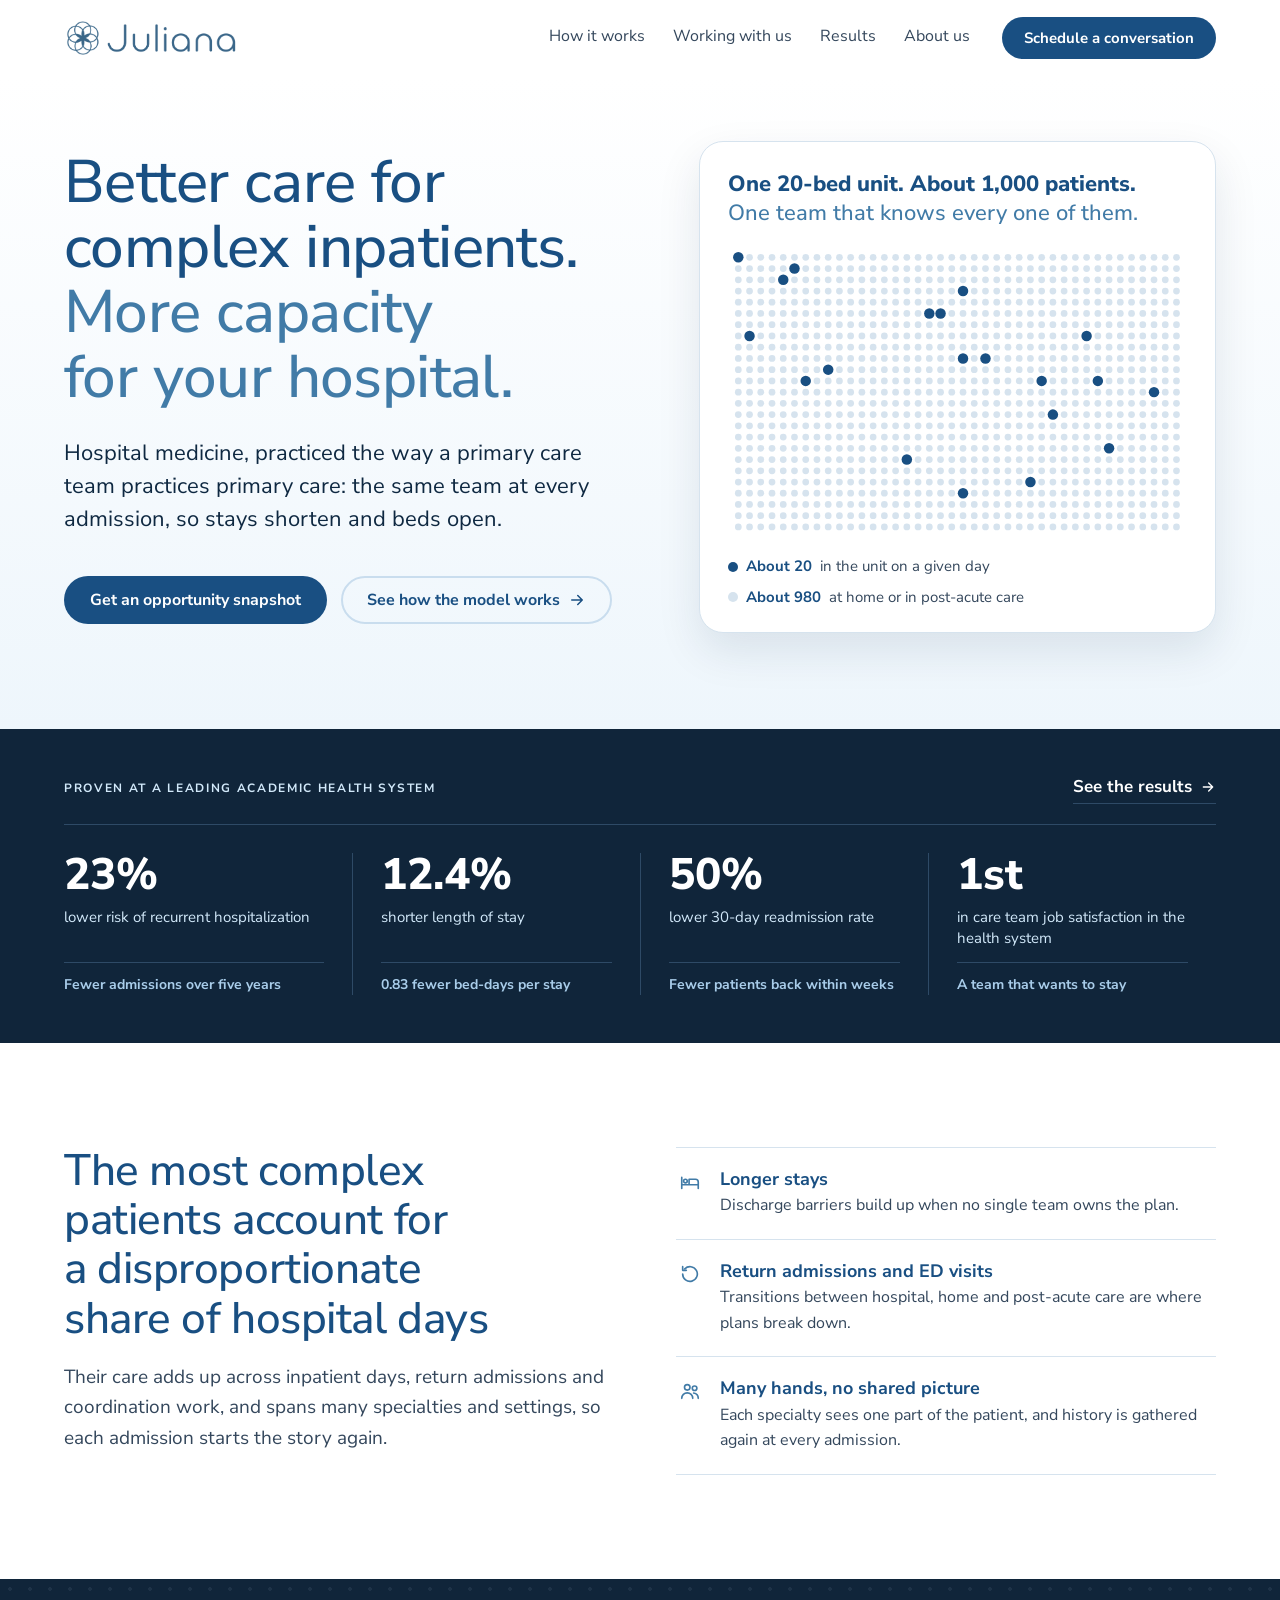
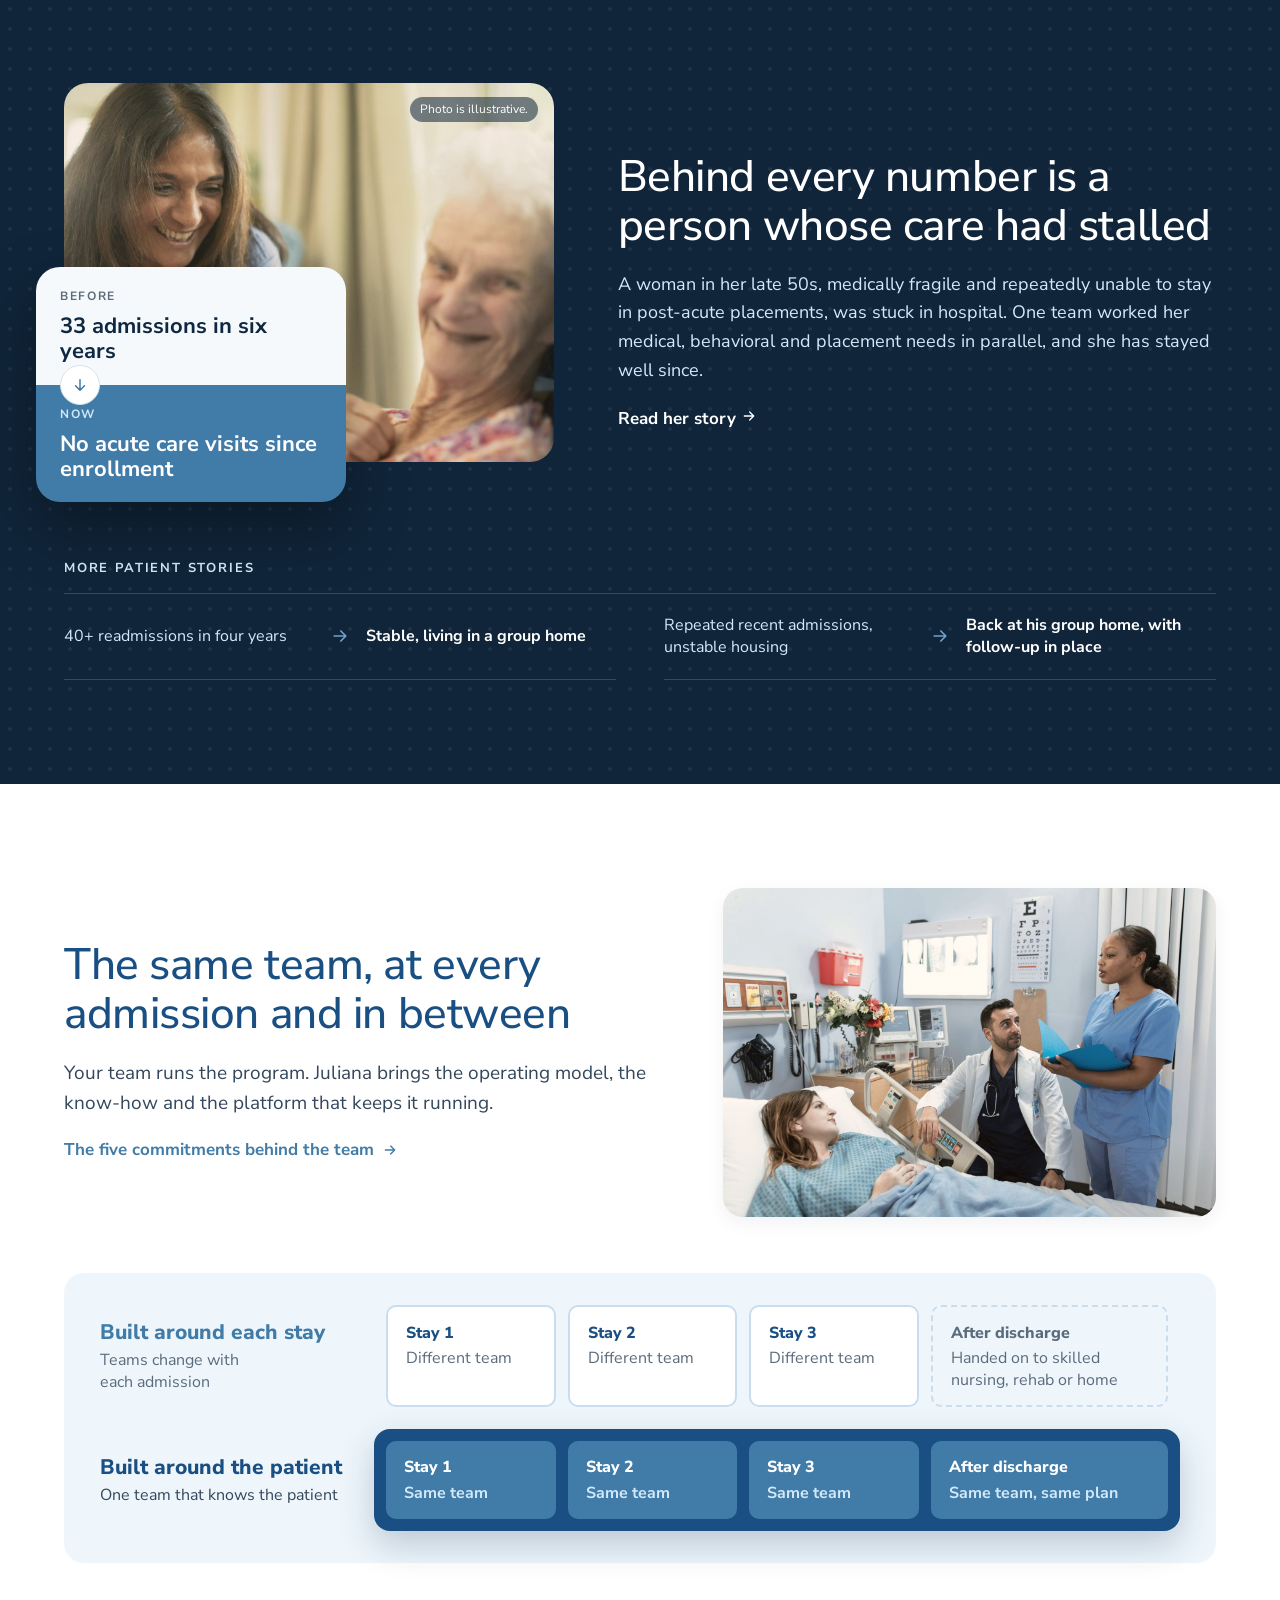
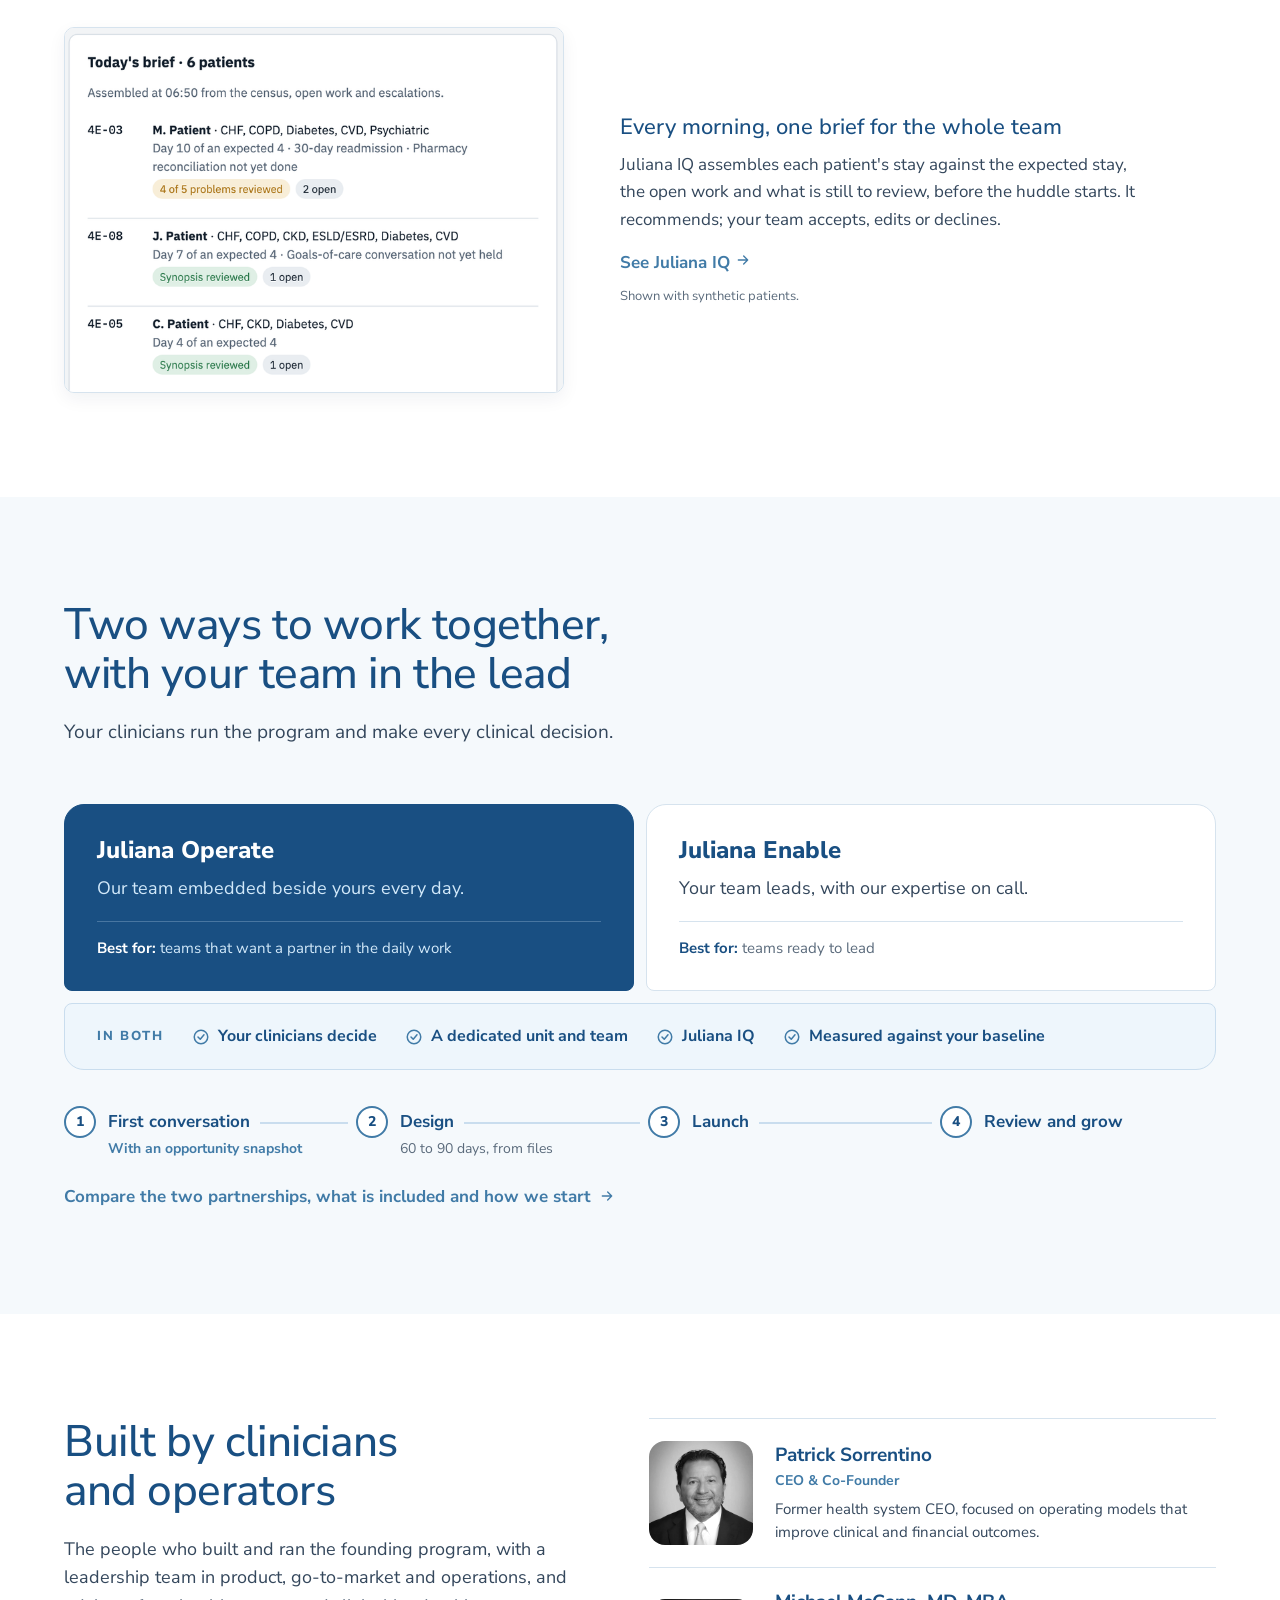
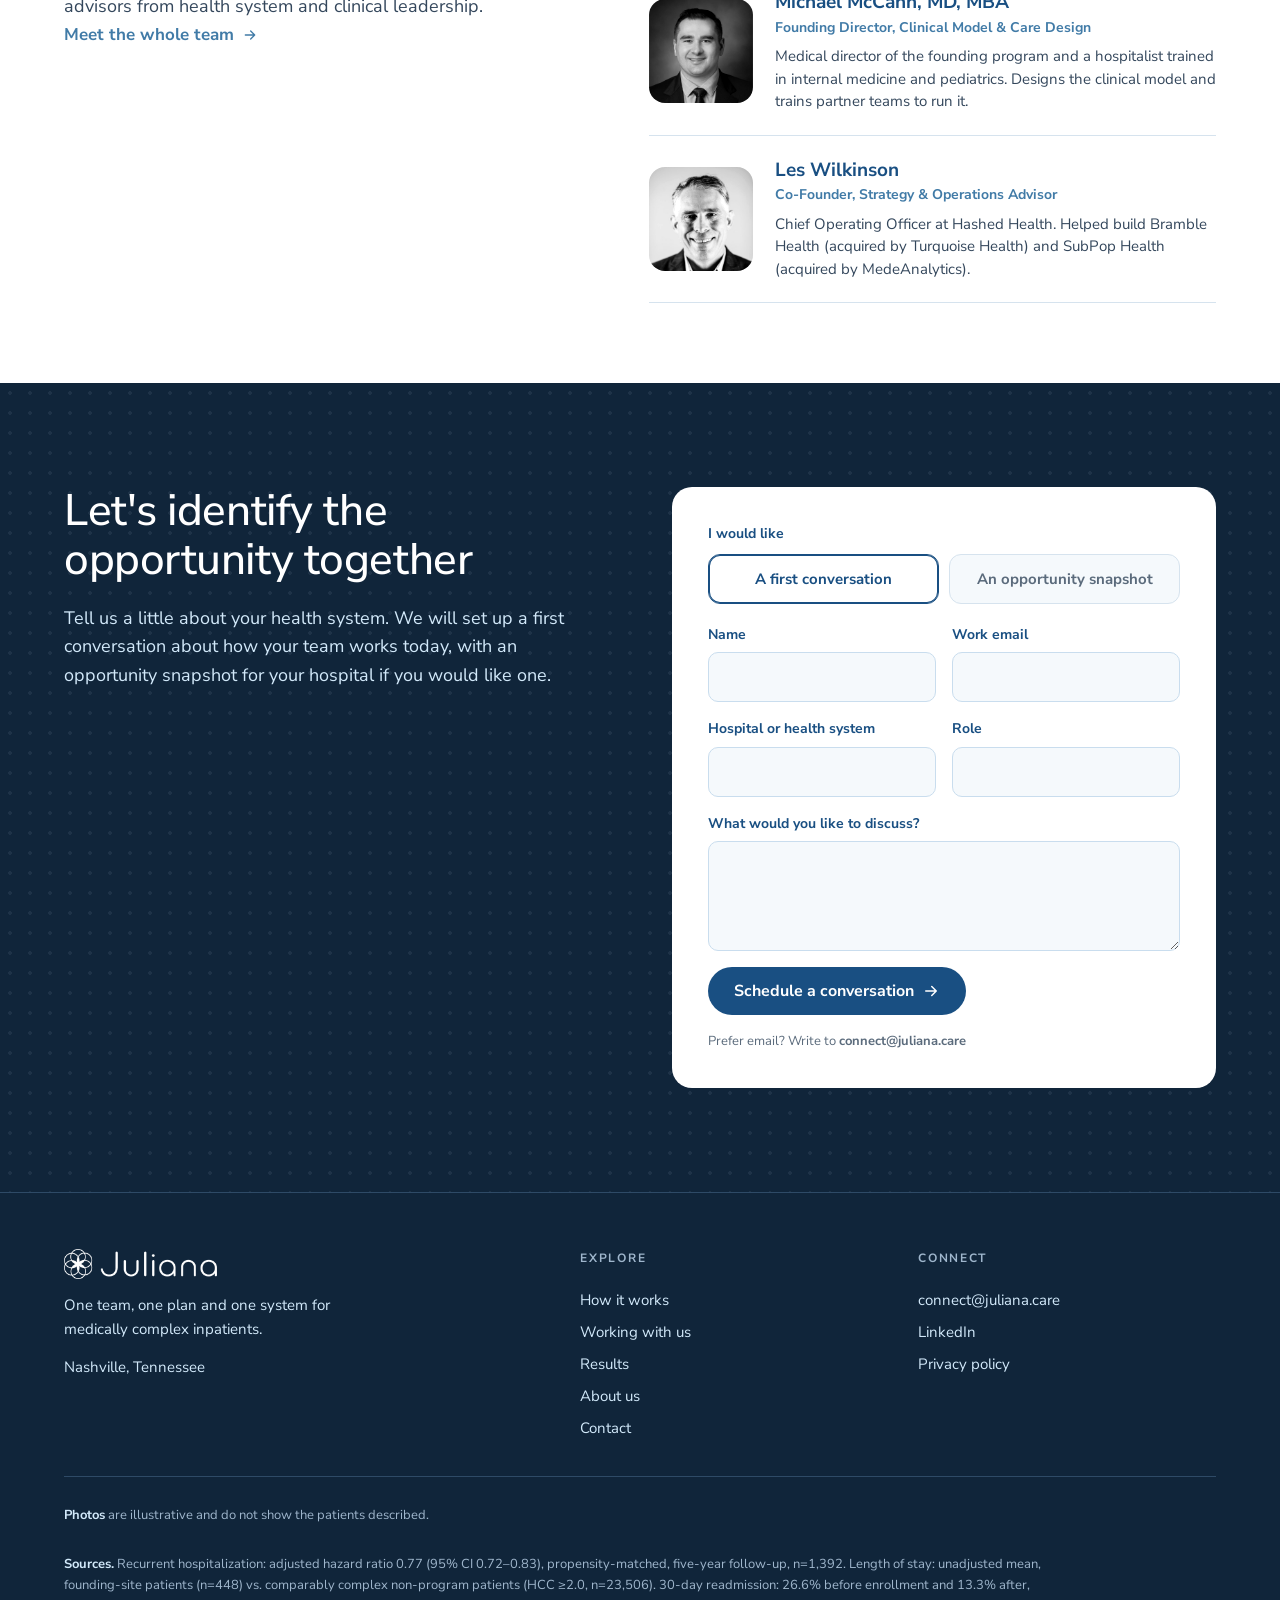
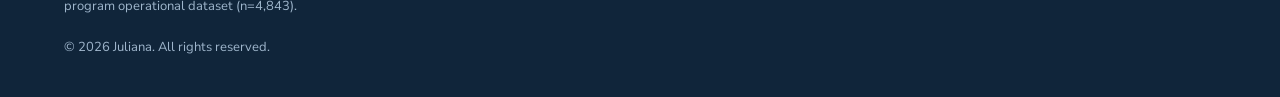
==== commit 4e313587: "About and contact refresh; 1,000-patient unit framed as the model - Contact: no individual's details" ====
--- a/index.html
+++ b/index.html
@@ -17,7 +17,7 @@
 <link rel="preconnect" href="https://fonts.googleapis.com">
 <link rel="preconnect" href="https://fonts.gstatic.com" crossorigin>
 <link rel="stylesheet" href="https://fonts.googleapis.com/css2?family=Nunito+Sans:wght@400;500;700;800&display=swap">
-<link rel="stylesheet" href="css/styles.css?v=20261117d">
+<link rel="stylesheet" href="css/styles.css?v=20261117h">
 <script>document.documentElement.classList.add('js');</script>
 </head>
 <body>
@@ -85,11 +85,11 @@
       </div>
     </div>
     <figure class="panel-card" style="margin:0" aria-labelledby="panel-cap">
-      <p class="panel-statement">One unit. About 850 patients. <span>One team that knows every one of them.</span></p>
-      <svg id="panel" viewBox="0 0 490 360" role="img" aria-label="About 850 enrolled patients drawn as dots; about 20 are highlighted as in the unit today"></svg>
+      <p class="panel-statement">One 20-bed unit. About 1,000 patients. <span>One team that knows every one of them.</span></p>
+      <svg id="panel" viewBox="0 0 490 310" role="img" aria-label="A 20-bed unit and its panel of about 1,000 patients, drawn as dots; about 20 are highlighted as in the unit on a given day"></svg>
       <figcaption class="panel-key" id="panel-cap">
-        <span><i style="background:var(--navy)"></i><b>About 20</b> in the unit today</span>
-        <span><i style="background:var(--border)"></i><b>About 830</b> at home or in post-acute care</span>
+        <span><i style="background:var(--navy)"></i><b>About 20</b> in the unit on a given day</span>
+        <span><i style="background:var(--border)"></i><b>About 980</b> at home or in post-acute care</span>
       </figcaption>
     </figure>
   </div>
@@ -238,15 +238,15 @@
     <div class="reveal">
       <h2>Built by clinicians and operators</h2>
       <p class="team-intro">The people who built and ran the founding program, with a leadership team in product, go-to-market and operations, and advisors from health system and clinical leadership.</p>
-      <figure class="quote tbc">
-        <blockquote>[Placeholder for a quote from Dr. Michael McCann: one or two sentences, in his words, on why one team for these patients matters.]</blockquote>
-        <figcaption>Dr. Michael McCann<span>Founding Director, Clinical Model &amp; Care Design</span></figcaption>
+      <figure class="quote tbc ph">
+        <blockquote>[Placeholder for a quote from Michael McCann: one or two sentences, in his words, on why one team for these patients matters.]</blockquote>
+        <figcaption>Michael McCann, MD, MBA<span>Founding Director, Clinical Model &amp; Care Design</span></figcaption>
       </figure>
       <a class="text-link link-arrow" href="about.html#team">Meet the whole team <svg><use href="#i-arrow"/></svg></a>
     </div>
     <div class="founder-list">
       <a class="founder-row reveal" href="about.html#patrick-sorrentino"><img src="assets/team/patrick.jpg" alt="" width="600" height="600" loading="lazy"><div><h3>Patrick Sorrentino</h3><span class="role">CEO &amp; Co-Founder</span><p>Former health system CEO, focused on operating models that improve clinical and financial outcomes.</p></div></a>
-      <a class="founder-row reveal" href="about.html#michael-mccann"><img src="assets/team/michael.jpg" alt="" width="600" height="600" loading="lazy"><div><h3>Dr. Michael McCann</h3><span class="role">Founding Director, Clinical Model &amp; Care Design</span><p>Medical director of the founding program and a hospitalist trained in internal medicine and pediatrics. Designs the clinical model and trains partner teams to run it.</p></div></a>
+      <a class="founder-row reveal" href="about.html#michael-mccann"><img src="assets/team/michael.jpg" alt="" width="600" height="600" loading="lazy"><div><h3>Michael McCann, MD, MBA</h3><span class="role">Founding Director, Clinical Model &amp; Care Design</span><p>Medical director of the founding program and a hospitalist trained in internal medicine and pediatrics. Designs the clinical model and trains partner teams to run it.</p></div></a>
       <a class="founder-row reveal" href="about.html#les-wilkinson"><img src="assets/team/les.jpg" alt="" width="600" height="600" loading="lazy"><div><h3>Les Wilkinson</h3><span class="role">Co-Founder, Strategy &amp; Operations Advisor</span><p>Chief Operating Officer at Hashed Health. Helped build Bramble Health (acquired by Turquoise Health) and SubPop Health (acquired by MedeAnalytics).</p></div></a>
     </div>
   </div>
@@ -268,14 +268,6 @@
           <li>The bed-days at stake in their care</li>
           <li>What a first unit could look like</li>
         </ul>
-      </div>
-      <div class="contact-person">
-        <img src="assets/team/patrick.jpg" alt="" width="72" height="72" loading="lazy">
-        <div>
-          <strong>Patrick Sorrentino</strong>
-          <span>CEO &amp; Co-Founder</span>
-          <span><a href="mailto:psorrentino@juliana.care">psorrentino@juliana.care</a> · <a href="tel:+16305149226">630.514.9226</a></span>
-        </div>
       </div>
     </div>
     <form class="form reveal" id="contact-form" data-endpoint="" novalidate>
@@ -294,7 +286,7 @@
       </div>
       <label>What would you like to discuss? <textarea id="f-message" name="message"></textarea></label>
       <button class="btn btn--primary" type="submit"><span id="submit-label">Schedule a conversation</span> <svg><use href="#i-arrow"/></svg></button>
-      <p class="hint">Prefer email? Write to <strong>psorrentino@juliana.care</strong></p>
+      <p class="hint">Prefer email? Write to <strong>connect@juliana.care</strong></p>
       <div class="form-done" id="form-done" hidden>
         <p id="done-msg"></p>
         <button class="btn btn--secondary" type="button" id="copy-details">Copy details</button>
@@ -323,7 +315,7 @@
       </nav>
       <div>
         <h4>Connect</h4>
-        <p class="tbc">hello@juliana.care</p>
+        <p class="tbc">connect@juliana.care</p>
         <p><span class="tbc">LinkedIn</span></p>
         <a href="privacy.html">Privacy policy</a>
       </div>
@@ -334,6 +326,6 @@
   </div>
 </footer>
 
-<script src="js/main.js?v=20261117d"></script>
+<script src="js/main.js?v=20261117h"></script>
 </body>
 </html>
--- a/css/styles.css
+++ b/css/styles.css
@@ -1169,3 +1169,59 @@
 @media (max-width: 900px) { .members--advisors { grid-template-columns: 1fr; } }
 #team + #hashed { padding-top: 0; }
 #team { padding-bottom: 64px; }
+
+/* About: mission statement with its supporting paragraph */
+.mission-body { margin: 22px auto 0; max-width: 820px; font-size: 19px; line-height: 1.6; color: var(--text); }
+.mission .mission-statement { max-width: 980px; margin-left: auto; margin-right: auto; }
+
+/* Placeholder copy is for the team's review only: hidden unless the page is opened with #review */
+.ph { display: none !important; }
+.review .ph { display: revert !important; }
+.review p.ph, .review figure.ph { display: block !important; }
+
+/* About: team cards line up; LinkedIn sits on the photo so names fit on one line */
+.members, .members--advisors { grid-template-columns: repeat(3, 1fr); column-gap: 32px; row-gap: 36px; }
+.member { position: relative; grid-template-columns: 96px minmax(0, 1fr); gap: 18px; }
+.member h4 { font-size: 18px; white-space: nowrap; }
+.member .role { line-height: 1.4; }
+.li-badge { position: absolute; left: 74px; top: 74px; width: 30px; height: 30px; border-radius: 50%; display: grid; place-items: center; background: var(--white); color: var(--navy); box-shadow: 0 4px 12px rgba(14, 40, 65, 0.18); z-index: 1; }
+.li-badge svg { width: 15px; height: 15px; }
+.li-badge:hover { background: var(--navy); color: var(--white); }
+.li-badge:focus-visible { outline: 3px solid var(--sky); outline-offset: 2px; }
+.adv-quote { margin-top: 10px; padding-left: 12px; border-left: 2px solid var(--ring); font-size: 15px; font-style: italic; color: var(--text); }
+.tier-intro { margin: -8px 0 24px; }
+#team { padding-bottom: 80px; }
+.studio { padding: 44px 48px; }
+
+/* About on phones */
+@media (max-width: 1080px) { .member h4 { white-space: normal; } }
+@media (max-width: 900px) {
+  .members, .members--advisors { grid-template-columns: 1fr 1fr; }
+}
+@media (max-width: 560px) {
+  .members, .members--advisors { grid-template-columns: 1fr; row-gap: 24px; }
+  .member { grid-template-columns: 72px minmax(0, 1fr); gap: 16px; }
+  .li-badge { left: 52px; top: 52px; width: 26px; height: 26px; }
+  .story-stats { grid-template-columns: repeat(3, 1fr); gap: 12px; }
+  .story-stats strong { font-size: 26px; }
+  .mission { text-align: left; }
+  .mission-body { margin-left: 0; font-size: 17px; }
+  .founder-trio figcaption { font-size: 12px; }
+  .founder-trio figcaption span { font-size: 11px; }
+  .studio { padding: 26px 22px; }
+}
+#hashed { padding-top: 0; }
+/* About hero: a little more room for the founder portraits so captions sit on two lines */
+.page-hero .hero-grid:has(.founder-trio) { grid-template-columns: 1fr 1fr; gap: 48px; }
+.founder-trio { gap: 12px; }
+.founder-trio figcaption span { font-size: 12.5px; }
+@media (max-width: 900px) { .page-hero .hero-grid:has(.founder-trio) { grid-template-columns: 1fr; } }
+
+/* About: large founder portraits (restored), advisors in a 2 x 2 grid */
+.founders { grid-template-columns: repeat(3, 1fr); gap: 32px; }
+.founder .person-head h4 { white-space: nowrap; }
+.members--advisors { grid-template-columns: repeat(2, 1fr); column-gap: 48px; row-gap: 32px; }
+@media (max-width: 900px) { .founders { grid-template-columns: 1fr 1fr; } .members--advisors { grid-template-columns: 1fr 1fr; } }
+@media (max-width: 560px) { .founders, .members--advisors { grid-template-columns: 1fr; } .founder .person-head h4 { white-space: normal; } }
+/* Advisor quotes: visible placeholders until each advisor sends their words */
+.adv-quote { margin-top: 10px; padding-left: 14px; border-left: 3px solid var(--sky); font-size: 15px; line-height: 1.5; font-style: italic; color: var(--text); }
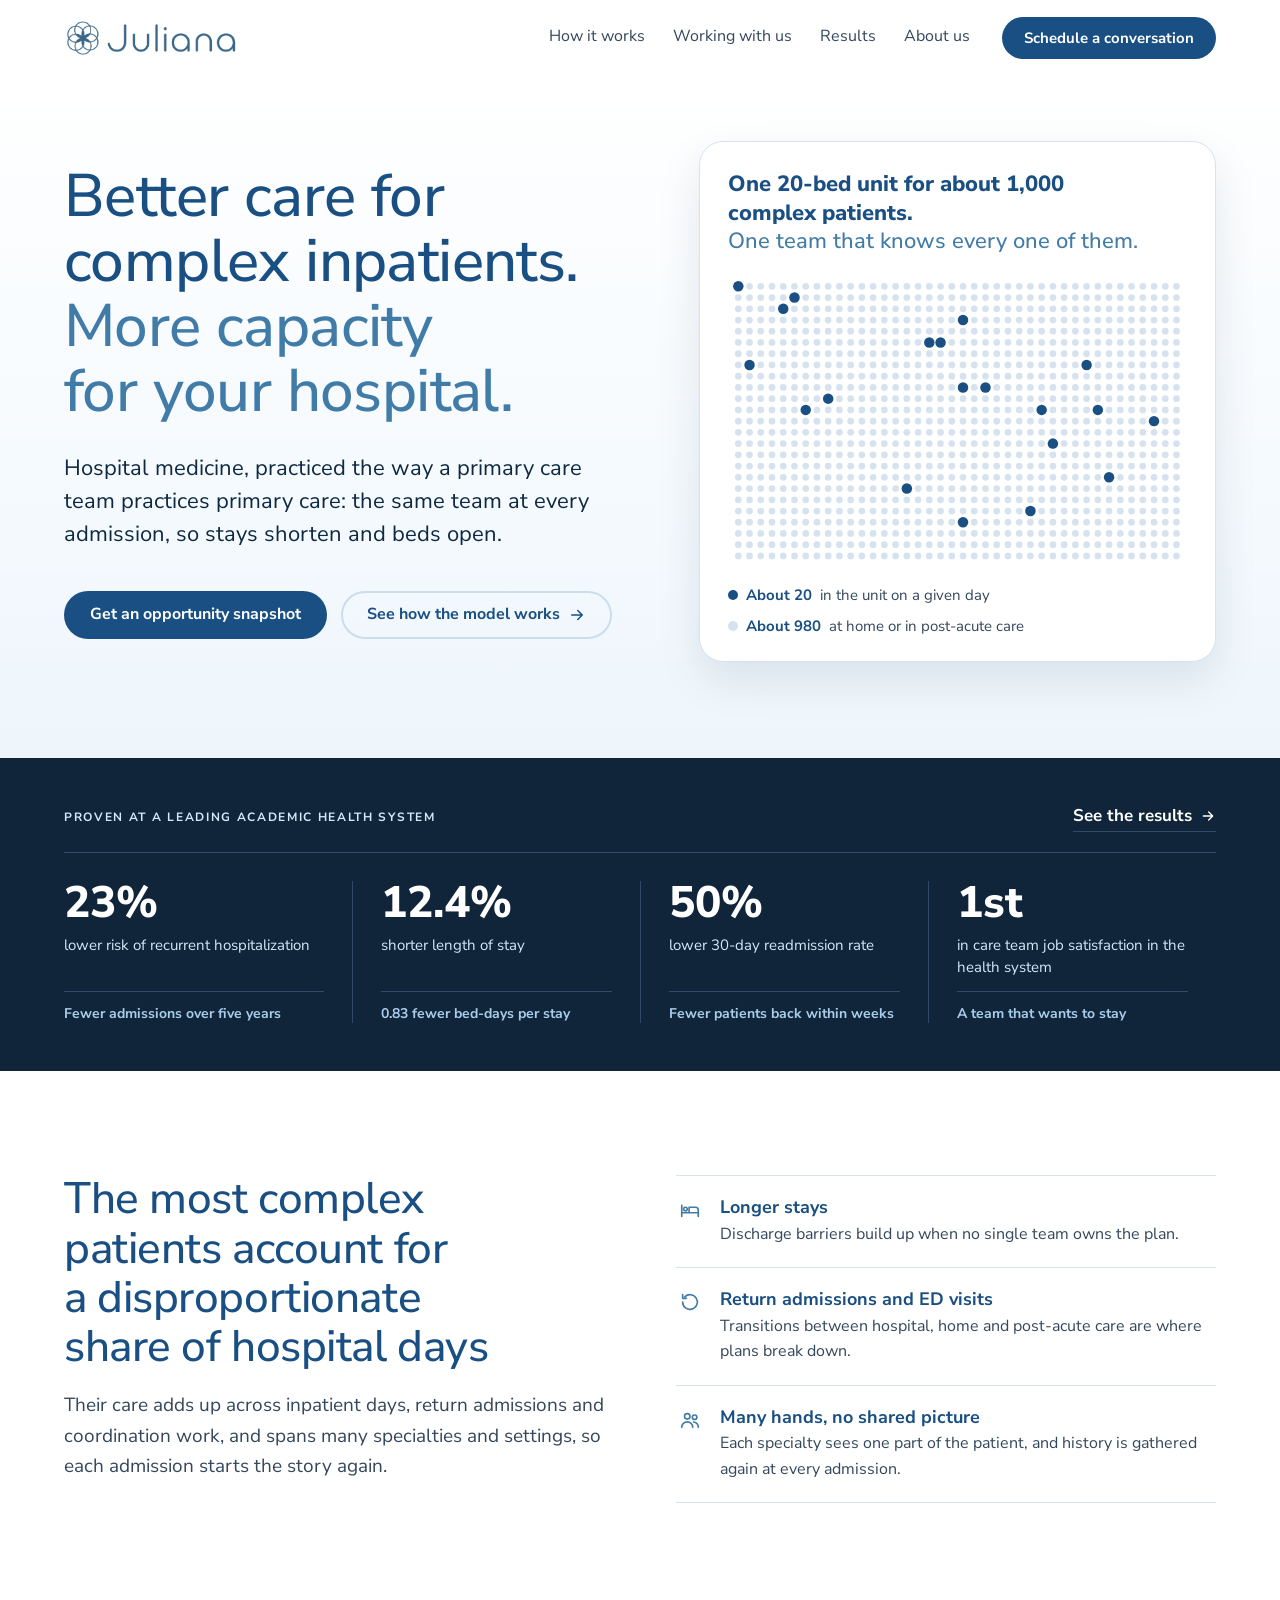
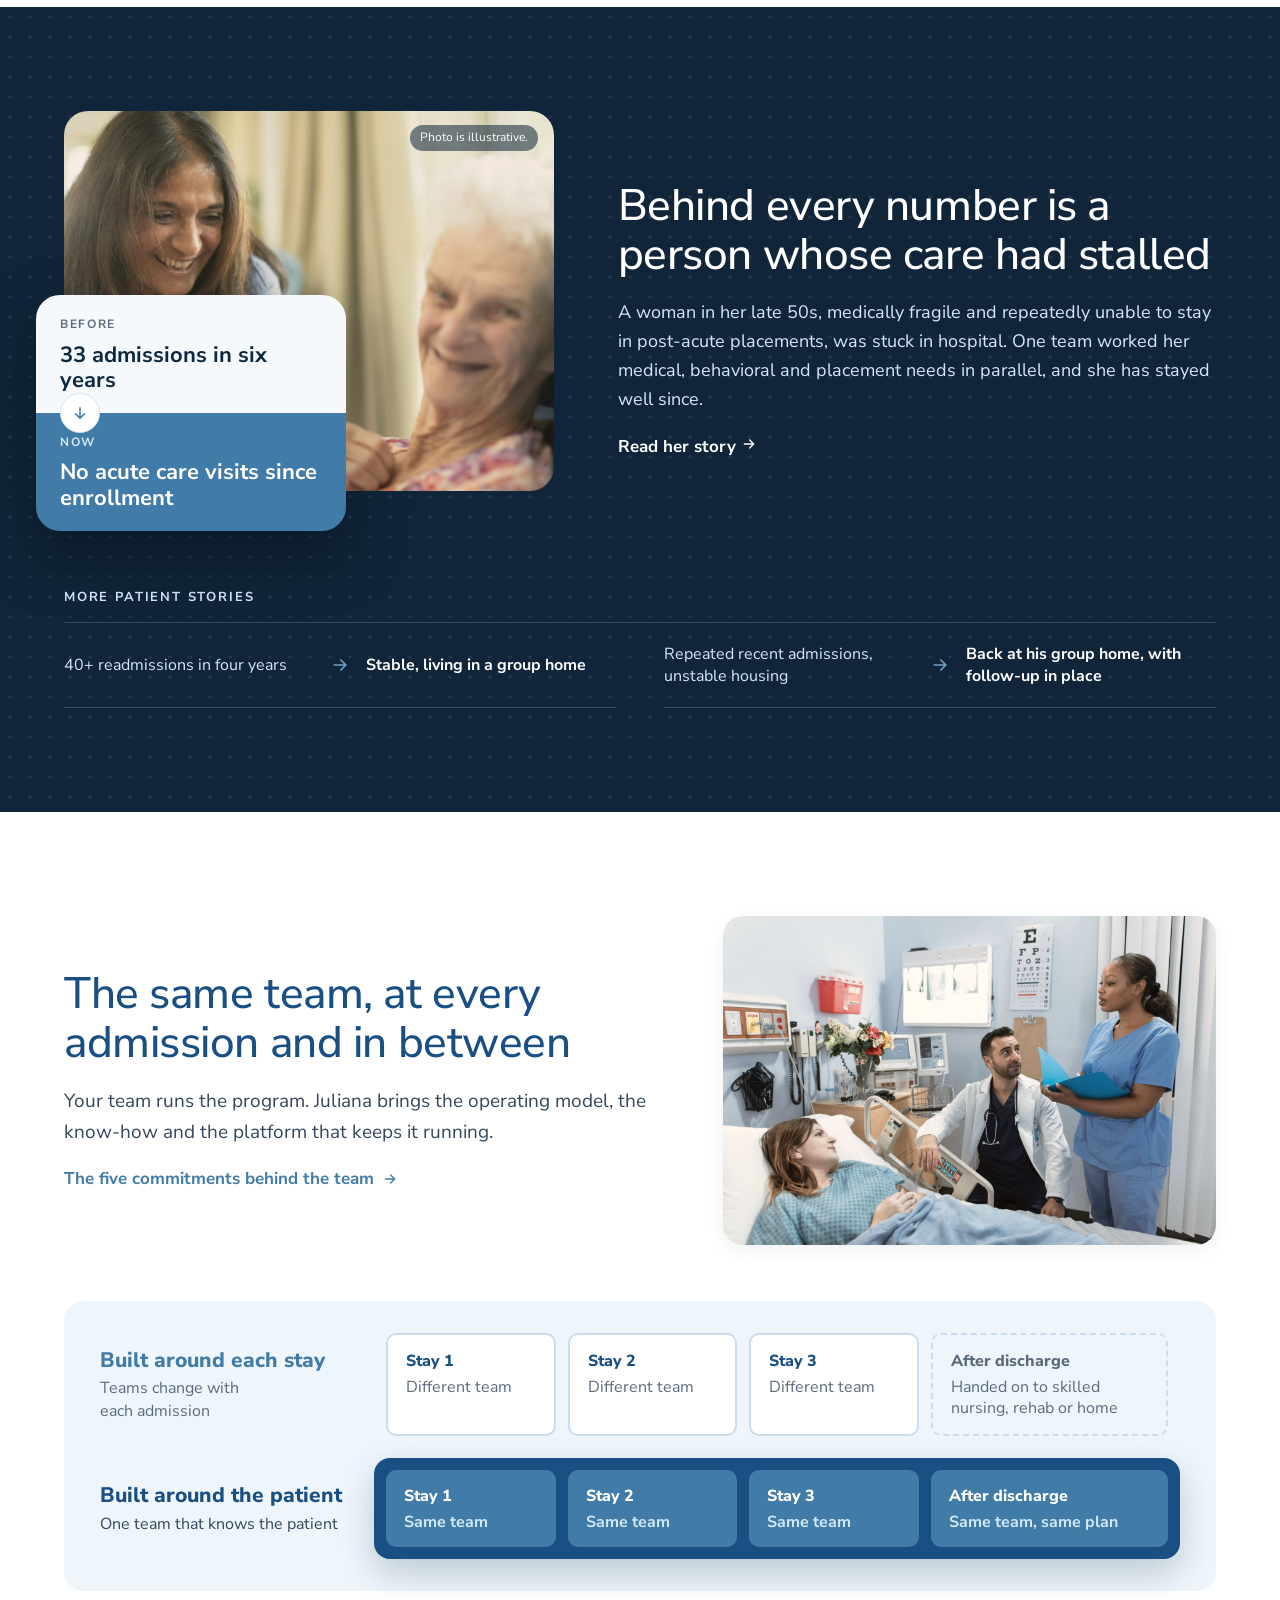
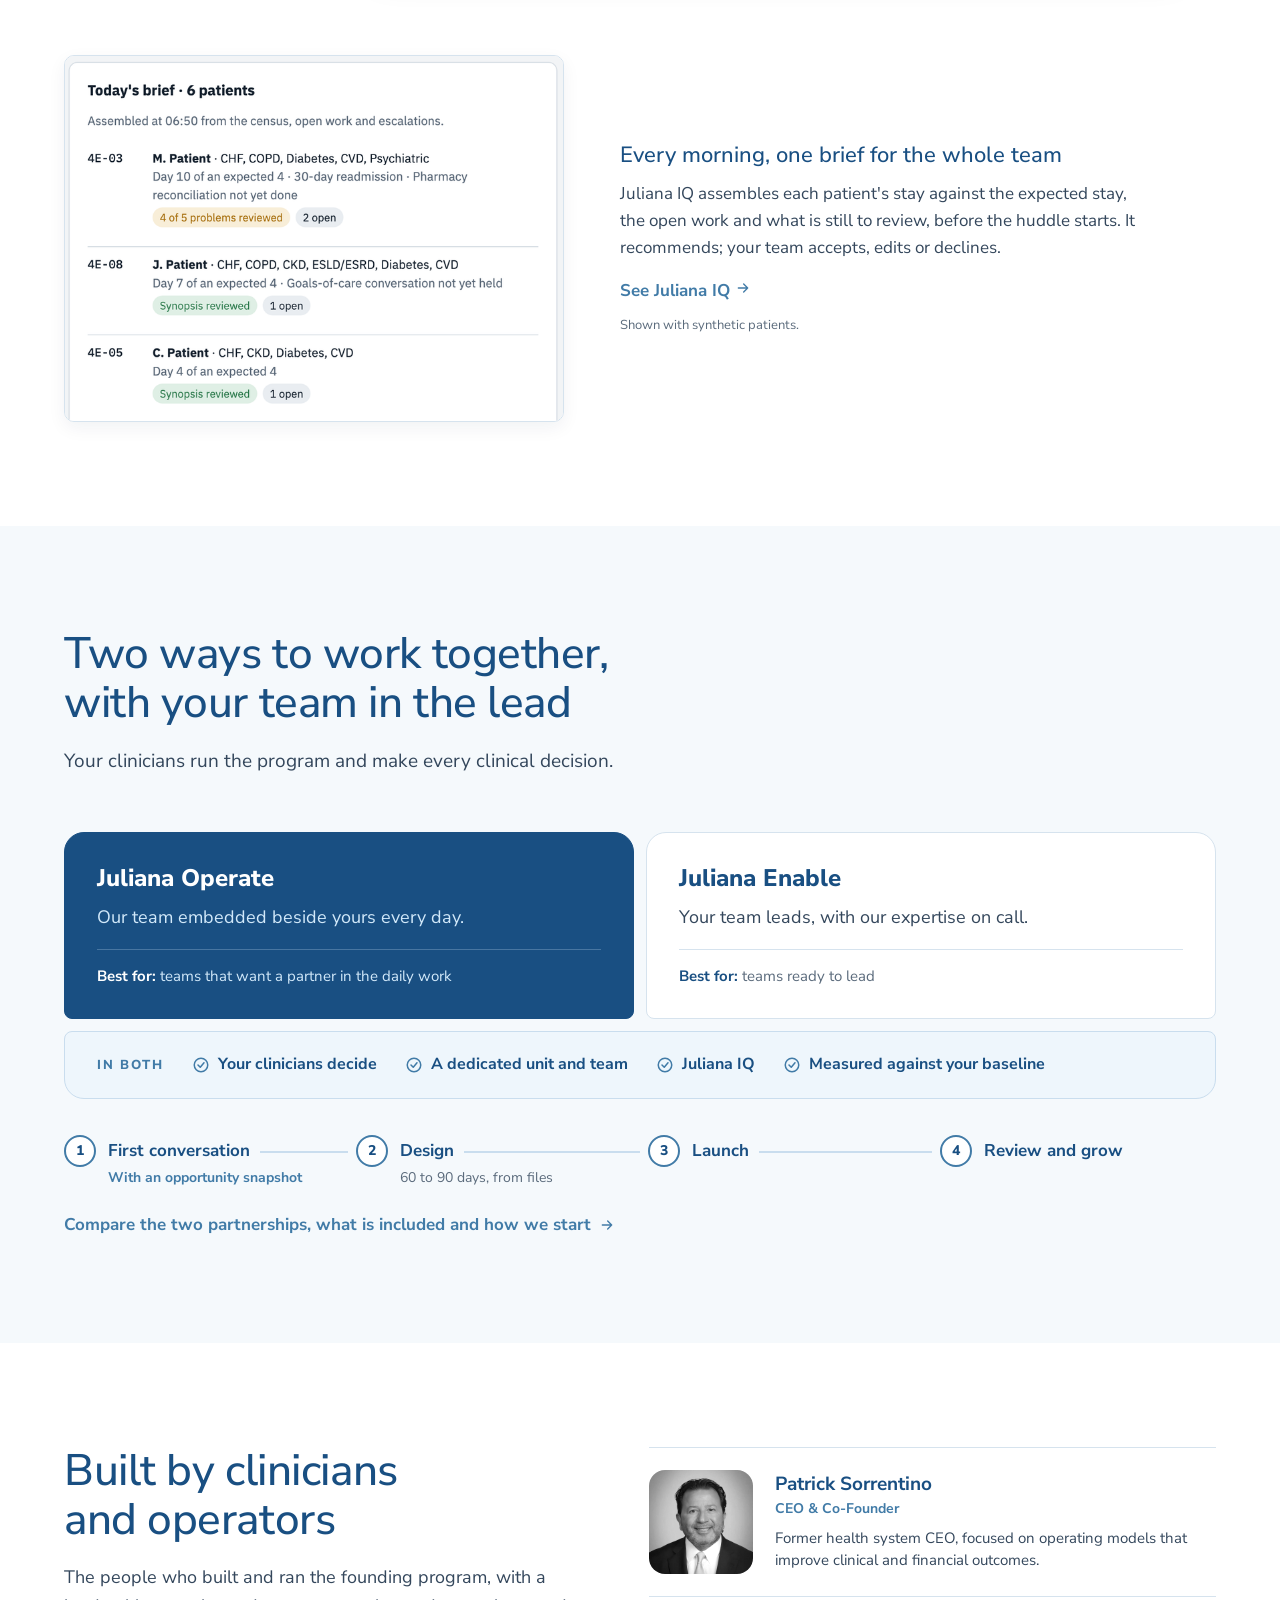
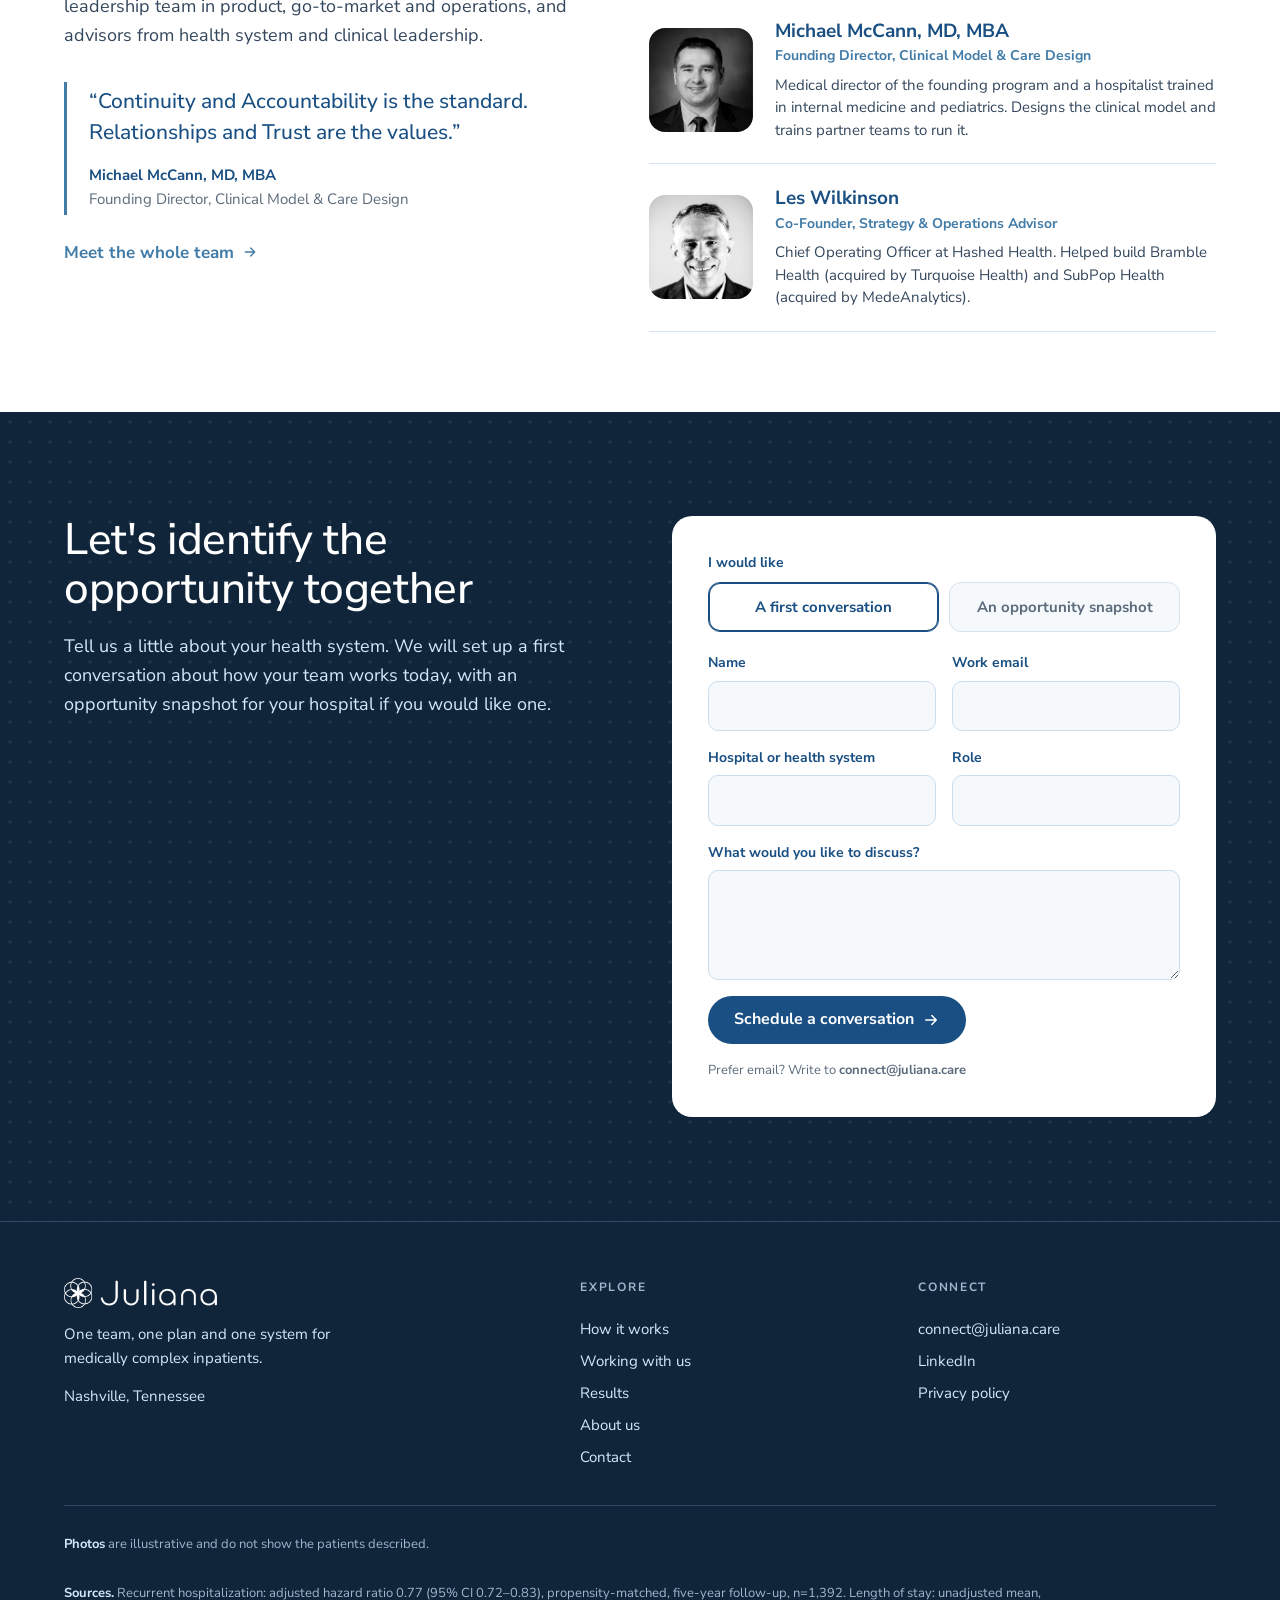
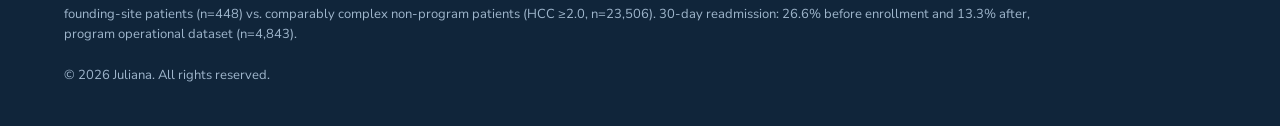
==== commit 4330559d: "Quotes from Michael McCann and Lynn Simon; clearer hero line - Home: Michael's quote in the team sec" ====
--- a/index.html
+++ b/index.html
@@ -17,7 +17,7 @@
 <link rel="preconnect" href="https://fonts.googleapis.com">
 <link rel="preconnect" href="https://fonts.gstatic.com" crossorigin>
 <link rel="stylesheet" href="https://fonts.googleapis.com/css2?family=Nunito+Sans:wght@400;500;700;800&display=swap">
-<link rel="stylesheet" href="css/styles.css?v=20261117h">
+<link rel="stylesheet" href="css/styles.css?v=20261118a">
 <script>document.documentElement.classList.add('js');</script>
 </head>
 <body>
@@ -85,7 +85,7 @@
       </div>
     </div>
     <figure class="panel-card" style="margin:0" aria-labelledby="panel-cap">
-      <p class="panel-statement">One 20-bed unit. About 1,000 patients. <span>One team that knows every one of them.</span></p>
+      <p class="panel-statement">One 20-bed unit for about 1,000 complex patients. <span>One team that knows every one of them.</span></p>
       <svg id="panel" viewBox="0 0 490 310" role="img" aria-label="A 20-bed unit and its panel of about 1,000 patients, drawn as dots; about 20 are highlighted as in the unit on a given day"></svg>
       <figcaption class="panel-key" id="panel-cap">
         <span><i style="background:var(--navy)"></i><b>About 20</b> in the unit on a given day</span>
@@ -238,8 +238,8 @@
     <div class="reveal">
       <h2>Built by clinicians and operators</h2>
       <p class="team-intro">The people who built and ran the founding program, with a leadership team in product, go-to-market and operations, and advisors from health system and clinical leadership.</p>
-      <figure class="quote tbc ph">
-        <blockquote>[Placeholder for a quote from Michael McCann: one or two sentences, in his words, on why one team for these patients matters.]</blockquote>
+      <figure class="quote">
+        <blockquote>“Continuity and Accountability is the standard. Relationships and Trust are the values.”</blockquote>
         <figcaption>Michael McCann, MD, MBA<span>Founding Director, Clinical Model &amp; Care Design</span></figcaption>
       </figure>
       <a class="text-link link-arrow" href="about.html#team">Meet the whole team <svg><use href="#i-arrow"/></svg></a>
@@ -326,6 +326,6 @@
   </div>
 </footer>
 
-<script src="js/main.js?v=20261117h"></script>
+<script src="js/main.js?v=20261118a"></script>
 </body>
 </html>
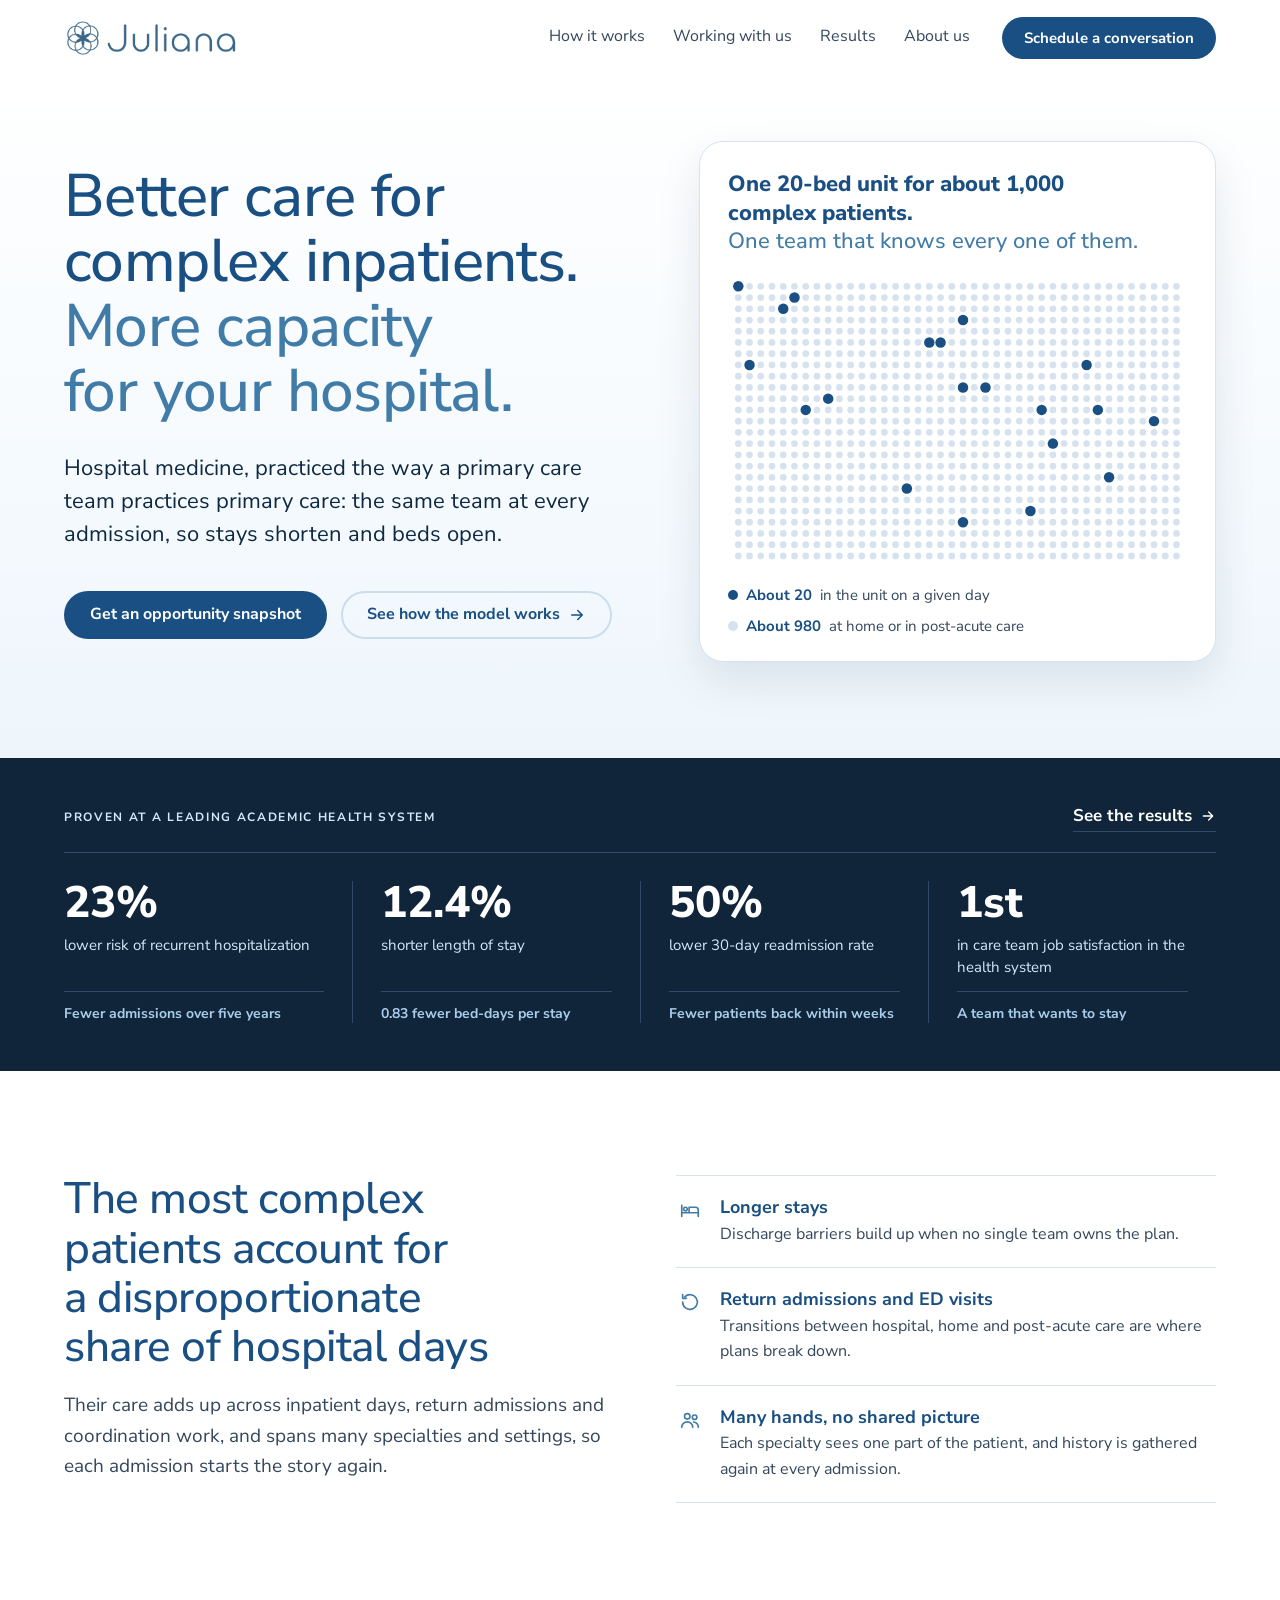
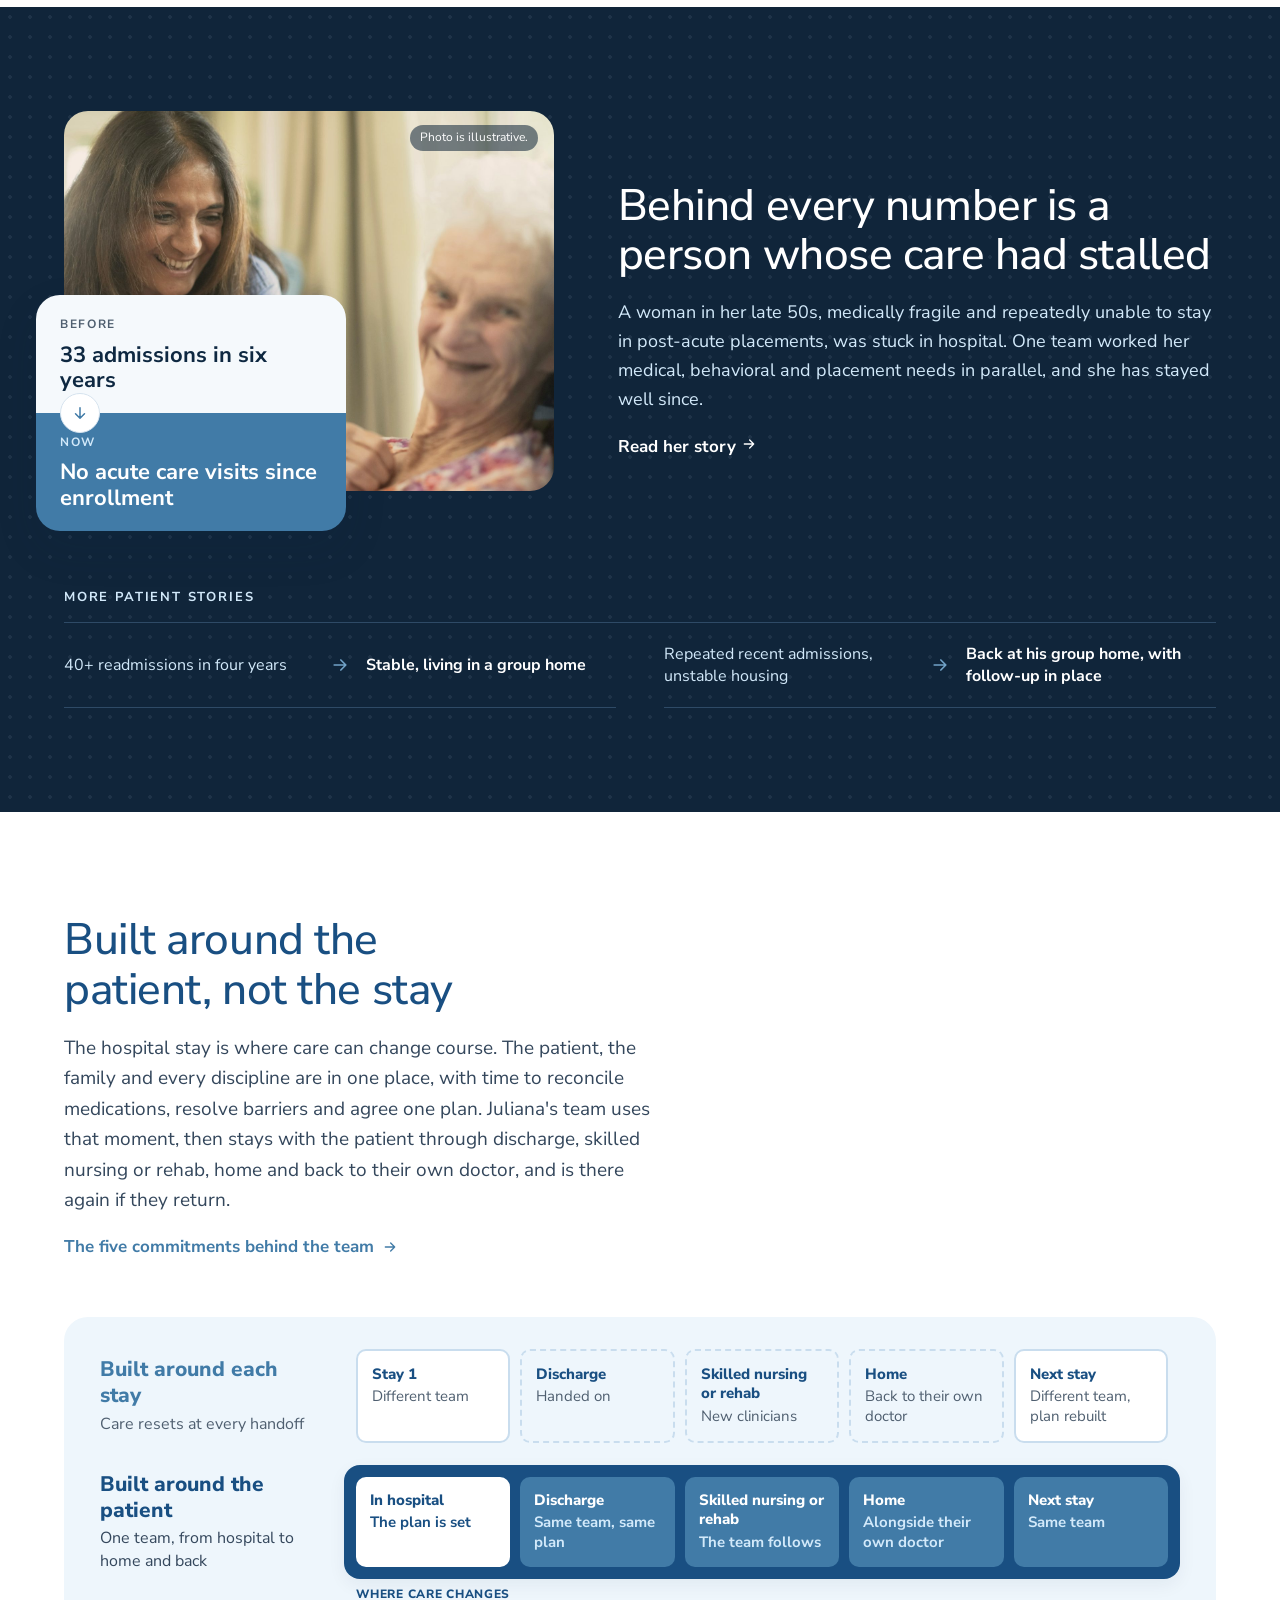
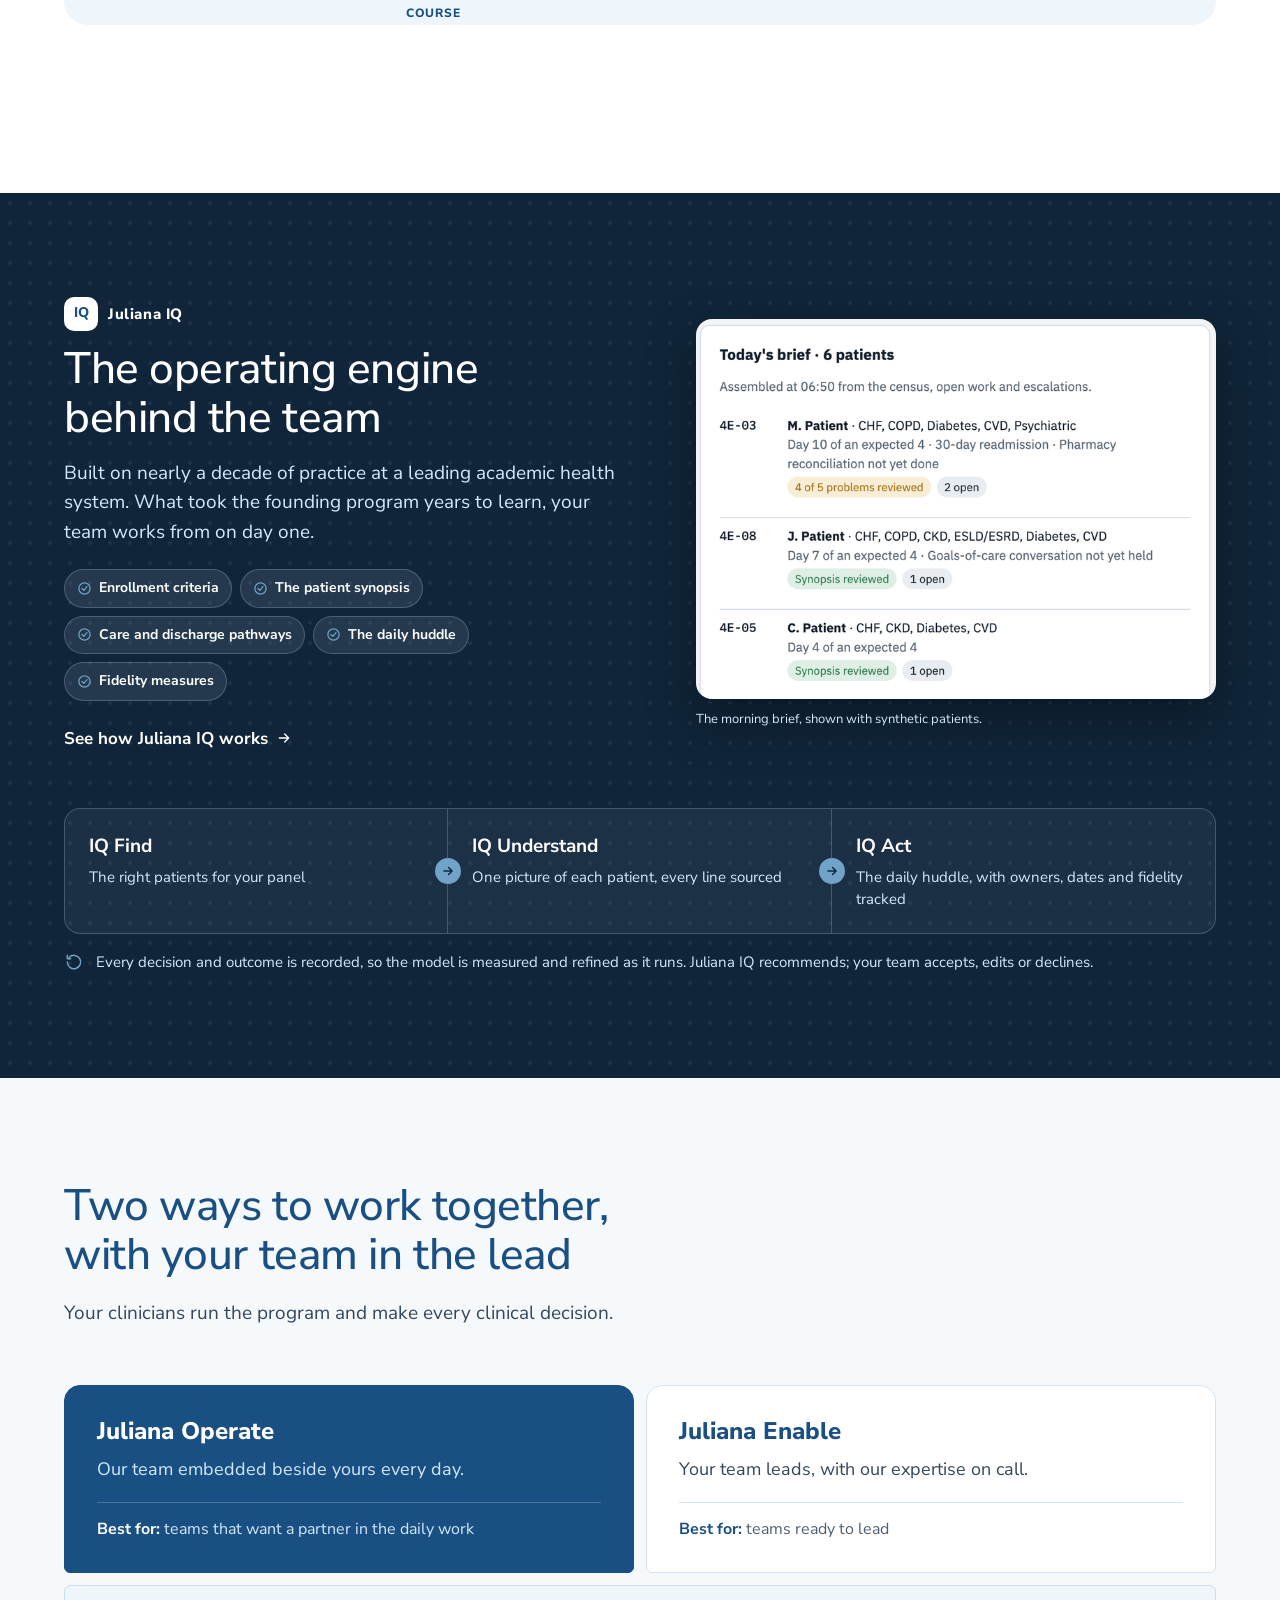
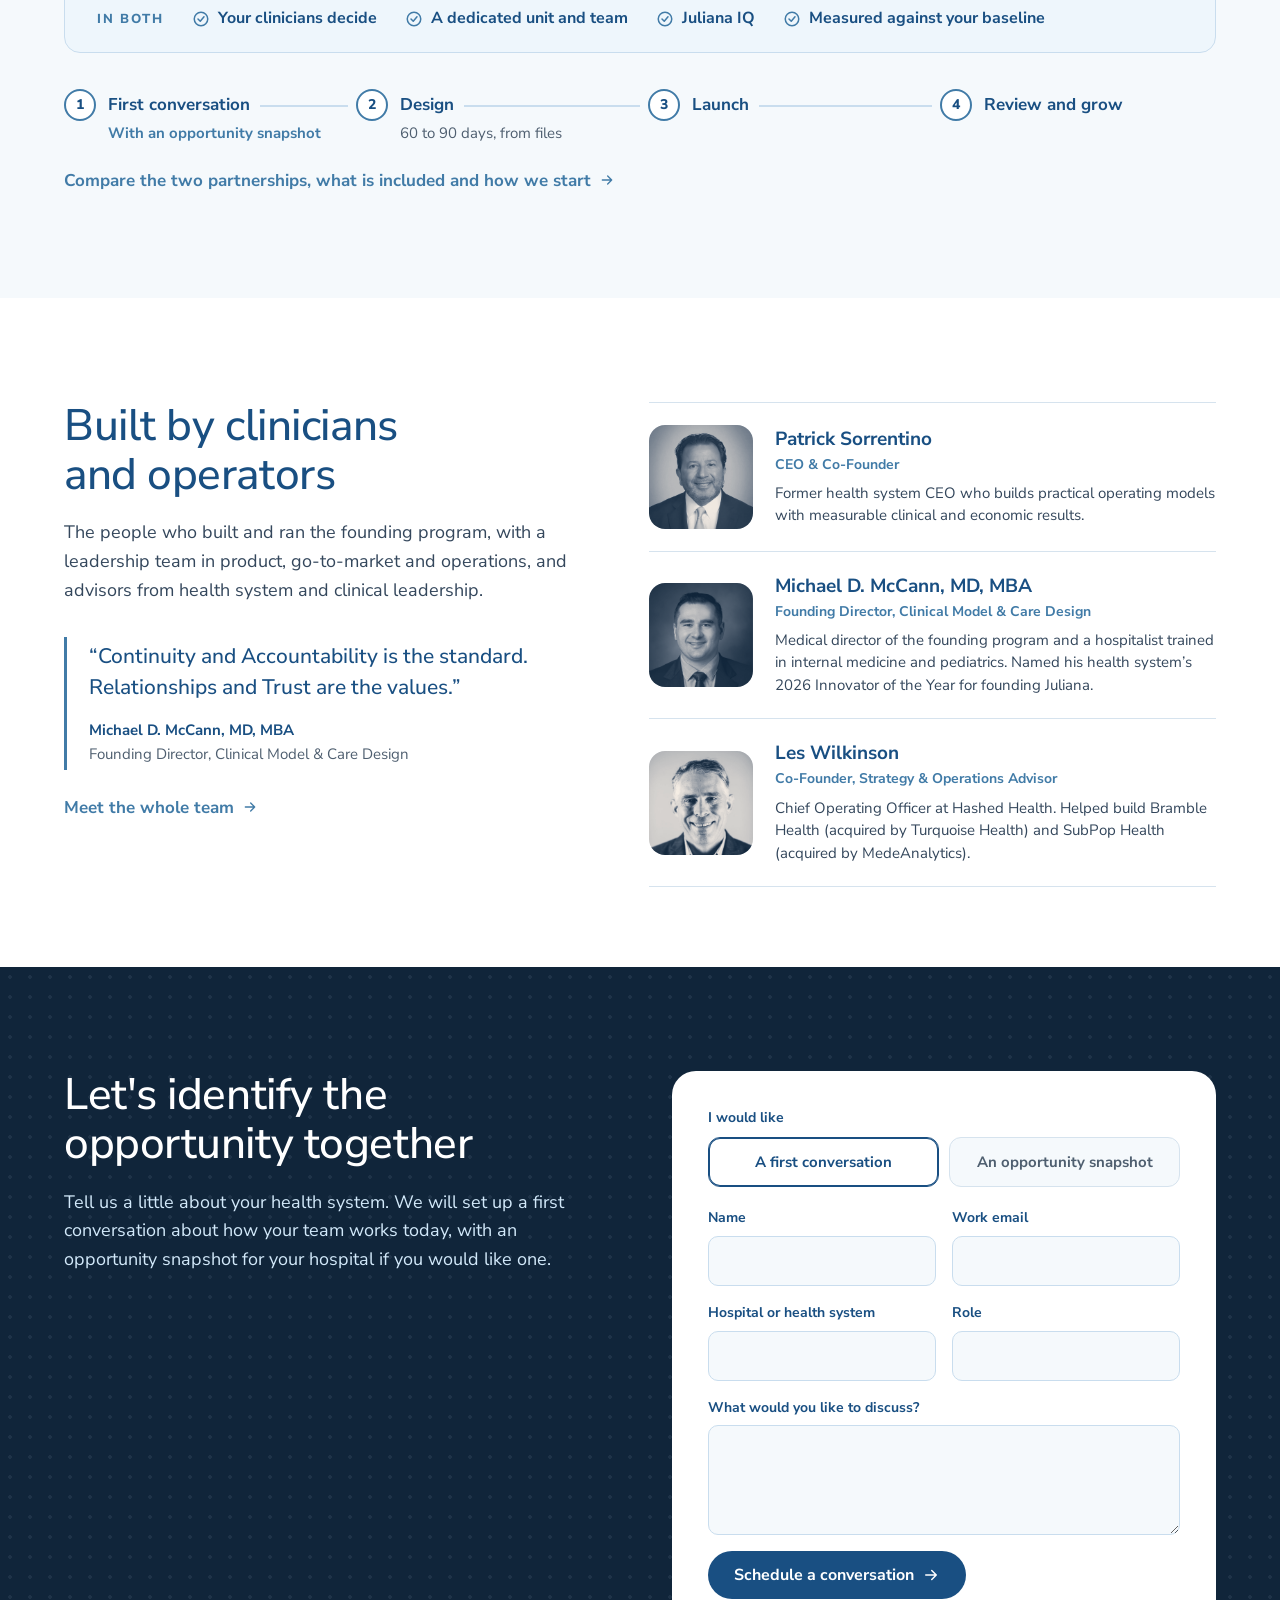
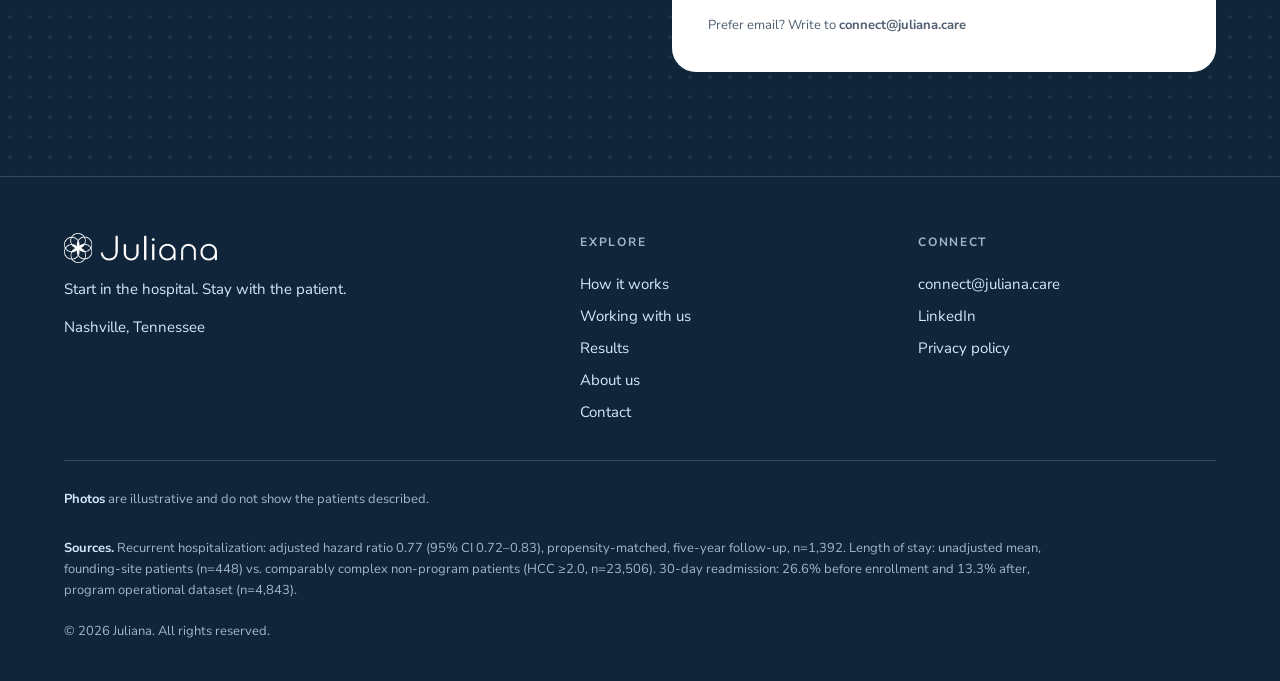
==== commit 03581618: "Brand and content release: tagline, journey, Juliana IQ engine, bios, advisors - Tagline "Start in t" ====
--- a/index.html
+++ b/index.html
@@ -9,7 +9,7 @@
 <meta property="og:type" content="website">
 <meta property="og:site_name" content="Juliana">
 <meta property="og:title" content="Juliana: better care for complex inpatients, more capacity for your hospital">
-<meta property="og:description" content="Hospital medicine, practiced the way a primary care team practices primary care: the same team at every admission. Proven at a leading academic health system.">
+<meta property="og:description" content="Start in the hospital. Stay with the patient. Hospital medicine, practiced the way a primary care team practices primary care. Proven at a leading academic health system.">
 <meta property="og:url" content="https://dsasmal-hashed.github.io/juliana-website-demo/">
 <meta property="og:image" content="https://dsasmal-hashed.github.io/juliana-website-demo/assets/img/story-bedside.jpg">
 <meta name="twitter:card" content="summary_large_image">
@@ -17,12 +17,13 @@
 <link rel="preconnect" href="https://fonts.googleapis.com">
 <link rel="preconnect" href="https://fonts.gstatic.com" crossorigin>
 <link rel="stylesheet" href="https://fonts.googleapis.com/css2?family=Nunito+Sans:wght@400;500;700;800&display=swap">
-<link rel="stylesheet" href="css/styles.css?v=20261118a">
+<link rel="stylesheet" href="css/styles.css?v=20261118m">
 <script>document.documentElement.classList.add('js');</script>
 </head>
 <body>
 
 <svg width="0" height="0" style="position:absolute" aria-hidden="true">
+  <filter id="duo-warm" color-interpolation-filters="sRGB"><feColorMatrix type="matrix" values="0.3 0.59 0.11 0 0  0.3 0.59 0.11 0 0  0.3 0.59 0.11 0 0  0 0 0 1 0"/><feComponentTransfer><feFuncR type="table" tableValues="0.063 0.42 0.969"/><feFuncG type="table" tableValues="0.145 0.47 0.937"/><feFuncB type="table" tableValues="0.227 0.53 0.902"/></feComponentTransfer></filter>
   <filter id="duotone" color-interpolation-filters="sRGB">
     <feColorMatrix type="matrix" values="0.3 0.59 0.11 0 0  0.3 0.59 0.11 0 0  0.3 0.59 0.11 0 0  0 0 0 1 0"/>
     <feComponentTransfer>
@@ -162,33 +163,46 @@
   <div class="container">
     <div class="model-top-split reveal">
     <div class="section-head">
-      <h2>The same team, at every admission and in between</h2>
-      <p>Your team runs the program. Juliana brings the operating model, the know-how and the platform that keeps it running.</p>
+      <h2>Built around the patient, not the stay</h2>
+      <p>The hospital stay is where care can change course. The patient, the family and every discipline are in one place, with time to reconcile medications, resolve barriers and agree one plan. Juliana's team uses that moment, then stays with the patient through discharge, skilled nursing or rehab, home and back to their own doctor, and is there again if they return.</p>
       <a class="text-link link-arrow" href="how-it-works.html#commitments">The five commitments behind the team <svg><use href="#i-arrow"/></svg></a>
     </div>
-    <figure class="model-photo"><img src="assets/img/team-bedside.jpg" alt="A physician and a nurse together at a patient's bedside" width="1600" height="1067" loading="lazy"></figure>
-    </div>
-    <figure class="model-compare reveal" aria-label="Care built around each stay compared with care built around the patient">
+    </div>
+    <figure class="model-compare model-compare--journey reveal" aria-label="One patient's journey. Built around each stay: a different team at each stay, handed on at discharge, new clinicians after, and the plan rebuilt at the next stay. Built around the patient: the plan is set in hospital, and the same team stays with the patient through discharge, skilled nursing or rehab, home alongside their own doctor, and the next stay.">
       <div class="mc-row mc-row--stay">
-        <div class="mc-label"><h3>Built around each stay</h3><p>Teams change with each admission</p></div>
-        <ul class="mc-cells"><li class="mc-cell"><b>Stay 1</b><span>Different team</span></li><li class="mc-cell"><b>Stay 2</b><span>Different team</span></li><li class="mc-cell"><b>Stay 3</b><span>Different team</span></li><li class="mc-cell mc-cell--after"><b>After discharge</b><span>Handed on to skilled nursing, rehab or home</span></li></ul>
+        <div class="mc-label"><h3>Built around each stay</h3><p>Care resets at every handoff</p></div>
+        <ul class="mc-cells"><li class="mc-cell"><b>Stay 1</b><span>Different team</span></li><li class="mc-cell"><b>Discharge</b><span>Handed on</span></li><li class="mc-cell"><b>Skilled nursing or rehab</b><span>New clinicians</span></li><li class="mc-cell"><b>Home</b><span>Back to their own doctor</span></li><li class="mc-cell"><b>Next stay</b><span>Different team, plan rebuilt</span></li></ul>
       </div>
       <div class="mc-row mc-row--patient">
-        <div class="mc-label"><h3>Built around the patient</h3><p>One team that knows the patient</p></div>
-        <ul class="mc-cells"><li class="mc-cell"><b>Stay 1</b><span>Same team</span></li><li class="mc-cell"><b>Stay 2</b><span>Same team</span></li><li class="mc-cell"><b>Stay 3</b><span>Same team</span></li><li class="mc-cell mc-cell--after"><b>After discharge</b><span>Same team, same plan</span></li></ul>
+        <div class="mc-label"><h3>Built around the patient</h3><p>One team, from hospital to home and back</p></div>
+        <ul class="mc-cells"><li class="mc-cell mc-cell--key"><b>In hospital</b><span>The plan is set</span></li><li class="mc-cell"><b>Discharge</b><span>Same team, same plan</span></li><li class="mc-cell"><b>Skilled nursing or rehab</b><span>The team follows</span></li><li class="mc-cell"><b>Home</b><span>Alongside their own doctor</span></li><li class="mc-cell"><b>Next stay</b><span>Same team</span></li></ul>
       </div>
     </figure>
-    <div class="iq-glimpse reveal">
-      <figure>
+  </div>
+</section>
+
+<!-- Juliana IQ: the operating engine behind the team -->
+<section class="section section--dark iq-band" id="iq">
+  <div class="container">
+    <div class="iq-band-grid">
+      <div class="reveal">
+        <p class="iq-badge"><span>IQ</span>Juliana IQ</p>
+        <h2>The operating engine behind the team</h2>
+        <p class="iq-lead">Built on nearly a decade of practice at a leading academic health system. What took the founding program years to learn, your team works from on day one.</p>
+        <ul class="iq-built"><li><svg><use href="#i-check"/></svg>Enrollment criteria</li><li><svg><use href="#i-check"/></svg>The patient synopsis</li><li><svg><use href="#i-check"/></svg>Care and discharge pathways</li><li><svg><use href="#i-check"/></svg>The daily huddle</li><li><svg><use href="#i-check"/></svg>Fidelity measures</li></ul>
+        <a class="text-link link-arrow" href="how-it-works.html#iq">See how Juliana IQ works <svg><use href="#i-arrow"/></svg></a>
+      </div>
+      <figure class="iq-shot-band reveal">
         <img src="assets/img/iq-brief.png" alt="Juliana IQ's morning brief: each patient's day of stay against the expected stay, open work and problems reviewed, shown with synthetic patients" width="745" height="545" loading="lazy">
+        <figcaption>The morning brief, shown with synthetic patients.</figcaption>
       </figure>
-      <div>
-        <h3>Every morning, one brief for the whole team</h3>
-        <p>Juliana IQ assembles each patient's stay against the expected stay, the open work and what is still to review, before the huddle starts. It recommends; your team accepts, edits or declines.</p>
-        <a class="text-link link-arrow" href="how-it-works.html#iq">See Juliana IQ <svg><use href="#i-arrow"/></svg></a>
-        <p class="fine">Shown with synthetic patients.</p>
-      </div>
-    </div>
+    </div>
+    <ol class="iq-flow reveal" aria-label="How Juliana IQ runs the model">
+      <li><b>IQ Find</b><span>The right patients for your panel</span></li>
+      <li><b>IQ Understand</b><span>One picture of each patient, every line sourced</span></li>
+      <li><b>IQ Act</b><span>The daily huddle, with owners, dates and fidelity tracked</span></li>
+    </ol>
+    <p class="iq-loop reveal"><svg><use href="#i-return"/></svg>Every decision and outcome is recorded, so the model is measured and refined as it runs. Juliana IQ recommends; your team accepts, edits or declines.</p>
   </div>
 </section>
 
@@ -240,13 +254,13 @@
       <p class="team-intro">The people who built and ran the founding program, with a leadership team in product, go-to-market and operations, and advisors from health system and clinical leadership.</p>
       <figure class="quote">
         <blockquote>“Continuity and Accountability is the standard. Relationships and Trust are the values.”</blockquote>
-        <figcaption>Michael McCann, MD, MBA<span>Founding Director, Clinical Model &amp; Care Design</span></figcaption>
+        <figcaption>Michael D. McCann, MD, MBA<span>Founding Director, Clinical Model &amp; Care Design</span></figcaption>
       </figure>
       <a class="text-link link-arrow" href="about.html#team">Meet the whole team <svg><use href="#i-arrow"/></svg></a>
     </div>
     <div class="founder-list">
-      <a class="founder-row reveal" href="about.html#patrick-sorrentino"><img src="assets/team/patrick.jpg" alt="" width="600" height="600" loading="lazy"><div><h3>Patrick Sorrentino</h3><span class="role">CEO &amp; Co-Founder</span><p>Former health system CEO, focused on operating models that improve clinical and financial outcomes.</p></div></a>
-      <a class="founder-row reveal" href="about.html#michael-mccann"><img src="assets/team/michael.jpg" alt="" width="600" height="600" loading="lazy"><div><h3>Michael McCann, MD, MBA</h3><span class="role">Founding Director, Clinical Model &amp; Care Design</span><p>Medical director of the founding program and a hospitalist trained in internal medicine and pediatrics. Designs the clinical model and trains partner teams to run it.</p></div></a>
+      <a class="founder-row reveal" href="about.html#patrick-sorrentino"><img src="assets/team/patrick.jpg" alt="" width="600" height="600" loading="lazy"><div><h3>Patrick Sorrentino</h3><span class="role">CEO &amp; Co-Founder</span><p>Former health system CEO who builds practical operating models with measurable clinical and economic results.</p></div></a>
+      <a class="founder-row reveal" href="about.html#michael-mccann"><img src="assets/team/michael.jpg" alt="" width="600" height="600" loading="lazy"><div><h3>Michael D. McCann, MD, MBA</h3><span class="role">Founding Director, Clinical Model &amp; Care Design</span><p>Medical director of the founding program and a hospitalist trained in internal medicine and pediatrics. Named his health system’s 2026 Innovator of the Year for founding Juliana.</p></div></a>
       <a class="founder-row reveal" href="about.html#les-wilkinson"><img src="assets/team/les.jpg" alt="" width="600" height="600" loading="lazy"><div><h3>Les Wilkinson</h3><span class="role">Co-Founder, Strategy &amp; Operations Advisor</span><p>Chief Operating Officer at Hashed Health. Helped build Bramble Health (acquired by Turquoise Health) and SubPop Health (acquired by MedeAnalytics).</p></div></a>
     </div>
   </div>
@@ -302,7 +316,7 @@
     <div class="footer-grid">
       <div class="footer-brand">
         <img src="assets/img/juliana-logo-white.png" alt="Juliana" width="153" height="30" loading="lazy">
-        <p>One team, one plan and one system for medically complex inpatients.</p>
+        <p class="footer-tagline">Start in the hospital. Stay with the patient.</p>
         <p class="tbc">Nashville, Tennessee</p>
       </div>
       <nav aria-label="Explore">
@@ -326,6 +340,6 @@
   </div>
 </footer>
 
-<script src="js/main.js?v=20261118a"></script>
+<script src="js/main.js?v=20261118m"></script>
 </body>
 </html>
--- a/css/styles.css
+++ b/css/styles.css
@@ -1225,3 +1225,193 @@
 @media (max-width: 560px) { .founders, .members--advisors { grid-template-columns: 1fr; } .founder .person-head h4 { white-space: normal; } }
 /* Advisor quotes: visible placeholders until each advisor sends their words */
 .adv-quote { margin-top: 10px; padding-left: 14px; border-left: 3px solid var(--sky); font-size: 15px; line-height: 1.5; font-style: italic; color: var(--text); }
+
+/* ===== Polish pass: readable supporting text, two corner radii, two shadows, one icon style ===== */
+
+/* Supporting text at 16px minimum, with a slightly darker grey for contrast */
+:root { --muted: #4F5F70; --radius: 16px; --r-panel: 24px; }
+.pillar li, .partner .best-for, .module p, .trust div, .fit p, .value p, .stage li,
+.commit p, .criteria span:not(.k), .duo-tile .duo-best, .adv-quote, .includes li,
+.fit-card li, .person p, .story .from, .story .to { font-size: 16px; }
+.story-stats span, .proof-grid span, .sl-note, .founder .role, .member .role { font-size: 15px; }
+
+/* Two radii: 16px for cards and photos in cards, 24px for feature panels */
+.partner, .outcome, .fit-card, .compare, .includes, .mock, .shift, .join-card, .callout,
+.privacy-note, .commit-card, .person img, .founder-trio img, .founder .portrait,
+.founder .portrait-btn, .iq-glimpse img, .iq-shot img, .module .badge { border-radius: var(--radius); }
+.panel-card, .story-visual > img, .model-compare, .model-photo img, .wwu-visual > img,
+.hero-facts, .form, .studio, .story-shift, .hero-media img, .split-media img { border-radius: var(--r-panel); }
+.duo-tile { border-radius: var(--radius) var(--radius) 6px 6px; }
+.duo-base { border-radius: 6px 6px var(--radius) var(--radius); }
+
+/* Two shadows */
+.story-band .story-shift, .story-visual .story-shift { box-shadow: var(--shadow); }
+.mc-row--patient .mc-cells { box-shadow: var(--shadow-sm); }
+
+/* One icon style: outline icons in brand blue, no filled tiles */
+.module .badge { background: var(--soft); color: var(--navy); border: 1px solid var(--ring); }
+
+/* How it works hero: a photo of the team around the patient */
+.how-photo { margin: 0; align-self: center; }
+.how-photo img { width: 100%; aspect-ratio: 4 / 3; object-fit: cover; border-radius: var(--r-panel); box-shadow: var(--shadow); display: block; }
+.pillar { border-top: 0; padding: 26px 26px 24px; border-radius: var(--radius); background: var(--white); border: 1px solid var(--border); }
+.pillar h3 { margin-top: 0; }
+.model-compare { margin-top: 8px; }
+
+/* Results: measurement principles in one panel */
+.principles { display: grid; grid-template-columns: 1fr 1fr; gap: 0; border-radius: var(--r-panel); background: var(--tint); border: 1px solid var(--border); overflow: hidden; }
+.principle { display: grid; grid-template-columns: 44px 1fr; gap: 18px; padding: 28px 32px; }
+.principle:nth-child(odd) { border-right: 1px solid var(--border); }
+.principle:nth-child(-n+2) { border-bottom: 1px solid var(--border); }
+.pr-icon { width: 44px; height: 44px; border-radius: 12px; display: grid; place-items: center; background: var(--white); border: 1px solid var(--ring); color: var(--navy); }
+.pr-icon svg { width: 22px; height: 22px; }
+.principle h3 { font-size: 19px; }
+.principle p { margin-top: 6px; font-size: 16px; }
+
+/* Results: each outcome flows into its return */
+.flow { list-style: none; margin: 0; padding: 0; border-top: 1px solid var(--border); }
+.flow-row { display: grid; grid-template-columns: 240px 48px 1fr; gap: 20px; align-items: center; padding: 22px 0; border-bottom: 1px solid var(--border); }
+.flow-from { justify-self: start; padding: 8px 16px; border-radius: 999px; background: var(--white); border: 1px solid var(--ring); font-size: 15px; font-weight: 700; color: var(--accent); }
+.flow-arrow { width: 40px; height: 40px; border-radius: 50%; display: grid; place-items: center; background: var(--navy); color: var(--white); }
+.flow-arrow svg { width: 18px; height: 18px; }
+.flow-to h3 { font-size: 21px; }
+.flow-to p { margin-top: 4px; font-size: 16px; }
+
+/* About: values as cards with icons */
+.value { padding: 26px 24px; border-top: 0; border-radius: var(--radius); background: var(--white); border: 1px solid var(--border); }
+.value svg { display: block; width: 26px; height: 26px; color: var(--accent); }
+.value h3 { margin-top: 14px; }
+
+@media (max-width: 900px) {
+  .principles { grid-template-columns: 1fr; }
+  .principle:nth-child(odd) { border-right: 0; }
+  .principle:not(:last-child) { border-bottom: 1px solid var(--border); }
+  .flow-row { grid-template-columns: 1fr; gap: 10px; }
+  .flow-arrow { display: none; }
+  .how-photo { order: -1; }
+}
+
+/* How it works: pillar cards share rows, so headings, descriptions and lists line up */
+.pillars { grid-template-rows: auto auto 1fr; row-gap: 0; }
+.pillar { display: grid; grid-row: span 3; grid-template-rows: subgrid; row-gap: 0; }
+.pillar ul { align-self: start; }
+@media (max-width: 900px) { .pillars { grid-template-rows: none; row-gap: 20px; } .pillar { grid-row: auto; grid-template-rows: none; } }
+/* How it works: commitments share rows (number, heading, description), so descriptions start level */
+.commits { grid-template-rows: auto auto 1fr; row-gap: 0; }
+.commit { display: grid; grid-row: span 3; grid-template-rows: subgrid; row-gap: 0; align-content: start; }
+.commit h3 { align-self: start; }
+.commit p { align-self: start; }
+@media (max-width: 1080px) { .commits { row-gap: 36px; } }
+@media (max-width: 560px) { .commits { grid-template-rows: none; } .commit { grid-row: auto; grid-template-rows: none; } }
+/* Who it serves: each number centred on its criterion */
+.criteria li { align-items: center; }
+.criteria .k { line-height: 1; }
+
+/* How it works: the five commitments as a navy panel, one row per commitment */
+.commit-panel { margin-top: 72px; padding: 48px 52px 36px; border-radius: var(--r-panel); background: var(--navy); color: var(--on-dark);
+  background-image: radial-gradient(rgba(210, 233, 250, 0.07) 1.6px, transparent 1.8px); background-size: 20px 20px; }
+.cp-head { max-width: 820px; }
+.cp-head h3 { font-size: 15px; font-weight: 800; letter-spacing: 0.14em; text-transform: uppercase; color: var(--sky); }
+.cp-head p { margin-top: 12px; font-size: clamp(22px, 2.2vw, 28px); line-height: 1.35; font-weight: 500; color: var(--white); text-wrap: balance; }
+.cr-list { list-style: none; margin: 32px 0 0; padding: 0; border-top: 1px solid rgba(210, 233, 250, 0.22); }
+.cr-row { display: grid; grid-template-columns: 44px minmax(0, 0.9fr) minmax(0, 1.4fr); column-gap: 24px; align-items: center; padding: 20px 0; border-bottom: 1px solid rgba(210, 233, 250, 0.22); }
+.cr-row:last-child { border-bottom: 0; padding-bottom: 8px; }
+.cr-num { width: 40px; height: 40px; border-radius: 50%; display: grid; place-items: center; background: var(--white); color: var(--navy); font-size: 17px; font-weight: 800; }
+.cr-row h4 { margin: 0; font-size: 20px; line-height: 1.3; font-weight: 700; color: var(--white); }
+.cr-row p { font-size: 16px; line-height: 1.55; color: var(--on-dark); }
+@media (max-width: 900px) {
+  .commit-panel { padding: 32px 24px 24px; }
+  .cr-row { grid-template-columns: 40px minmax(0, 1fr); row-gap: 6px; align-items: start; }
+  .cr-row p { grid-column: 2; }
+  .cr-num { width: 34px; height: 34px; font-size: 15px; }
+}
+
+/* Commitments, compact: a light supporting card, two columns, one small numbered item each */
+.commit-panel { margin-top: 56px; padding: 32px 36px 28px; background: var(--tint); background-image: none; border: 1px solid var(--border); color: var(--text); }
+.cp-head { max-width: 760px; }
+.cp-head h3 { font-size: 22px; font-weight: 700; letter-spacing: 0; text-transform: none; color: var(--navy); }
+.cp-head p { margin-top: 6px; font-size: 16px; line-height: 1.55; font-weight: 400; color: var(--text); text-wrap: pretty; }
+.cr-list { margin-top: 22px; border-top: 0; display: grid; grid-template-columns: 1fr 1fr; column-gap: 40px; row-gap: 0; }
+.cr-row { grid-template-columns: 30px minmax(0, 1fr); column-gap: 14px; row-gap: 2px; align-items: start; padding: 14px 0; border-bottom: 0; border-top: 1px solid var(--border); }
+.cr-row:last-child { padding-bottom: 14px; }
+.cr-num { width: 28px; height: 28px; font-size: 14px; background: var(--white); color: var(--navy); border: 1.5px solid var(--accent); }
+.cr-row h4 { grid-column: 2; font-size: 17px; color: var(--navy); }
+.cr-row p { grid-column: 2; font-size: 15px; line-height: 1.5; color: var(--text); }
+@media (max-width: 900px) {
+  .commit-panel { padding: 24px 20px 18px; }
+  .cr-list { grid-template-columns: 1fr; }
+  .cr-row { grid-template-columns: 30px minmax(0, 1fr); }
+  .cr-num { width: 28px; height: 28px; font-size: 14px; }
+}
+.cr-row { align-content: start; }
+.cr-list { grid-template-rows: repeat(3, auto); grid-auto-flow: column; }
+@media (max-width: 900px) { .cr-list { grid-template-rows: none; grid-auto-flow: row; } }
+
+/* Juliana IQ: a sub-brand mark and the "engine" band */
+.iq-badge { display: inline-flex; align-items: center; gap: 10px; margin-bottom: 14px; font-size: 15px; font-weight: 800; letter-spacing: 0.04em; color: var(--white); }
+.iq-badge span { display: grid; place-items: center; width: 34px; height: 34px; border-radius: 10px; background: var(--white); color: var(--navy); font-size: 14px; font-weight: 800; letter-spacing: 0; }
+.iq-badge--light { color: var(--navy); }
+.iq-badge--light span { background: var(--navy); color: var(--white); }
+.iq-band-grid { display: grid; grid-template-columns: 1fr minmax(0, 520px); gap: 64px; align-items: center; }
+.iq-band h2 { color: var(--white); }
+.iq-lead { margin-top: 16px; font-size: 19px; line-height: 1.55; color: var(--on-dark); max-width: 560px; }
+.iq-built { list-style: none; margin: 22px 0 24px; padding: 0; display: flex; flex-wrap: wrap; gap: 8px; }
+.iq-built li { display: inline-flex; align-items: center; gap: 7px; padding: 7px 12px; border-radius: 999px; background: rgba(210, 233, 250, 0.1); border: 1px solid rgba(210, 233, 250, 0.22); font-size: 14px; font-weight: 700; color: var(--white); }
+.iq-built svg { width: 15px; height: 15px; color: var(--sky); }
+.iq-band .text-link { color: var(--white); }
+.iq-shot-band { margin: 0; }
+.iq-shot-band img { width: 100%; border-radius: var(--radius); box-shadow: 0 20px 50px rgba(0, 0, 0, 0.35); display: block; }
+.iq-shot-band figcaption { margin-top: 10px; font-size: 13px; color: var(--on-dark); }
+.iq-flow { list-style: none; margin: 56px 0 0; padding: 0; display: grid; grid-template-columns: repeat(3, 1fr); gap: 0; }
+.iq-flow li { position: relative; display: flex; flex-direction: column; gap: 6px; padding: 22px 28px 22px 24px; border: 1px solid rgba(210, 233, 250, 0.22); background: rgba(210, 233, 250, 0.06); }
+.iq-flow li:first-child { border-radius: var(--radius) 0 0 var(--radius); }
+.iq-flow li:last-child { border-radius: 0 var(--radius) var(--radius) 0; }
+.iq-flow li + li { border-left: 0; }
+.iq-flow li:not(:last-child)::after { content: ""; position: absolute; right: -14px; top: 50%; z-index: 1; width: 26px; height: 26px; border-radius: 50%; transform: translateY(-50%);
+  background: var(--sky) url("data:image/svg+xml,%3Csvg xmlns='http://www.w3.org/2000/svg' viewBox='0 0 24 24' fill='none' stroke='%2310253A' stroke-width='2.4' stroke-linecap='round' stroke-linejoin='round'%3E%3Cpath d='M5 12h14M13 6l6 6-6 6'/%3E%3C/svg%3E") center / 14px no-repeat; }
+.iq-flow b { font-size: 19px; color: var(--white); }
+.iq-flow span { font-size: 15px; line-height: 1.45; color: var(--on-dark); }
+.iq-loop { display: flex; align-items: center; gap: 12px; margin-top: 16px; font-size: 15px; color: var(--on-dark); }
+.iq-loop svg { width: 20px; height: 20px; color: var(--sky); flex-shrink: 0; }
+/* How it works: what is built in */
+.iq-encodes { display: flex; flex-wrap: wrap; align-items: center; gap: 10px 16px; margin: -24px 0 40px; }
+.iq-encodes-label { font-size: 13px; font-weight: 800; letter-spacing: 0.14em; text-transform: uppercase; color: var(--accent); }
+.iq-built--light { margin: 0; }
+.iq-built--light li { background: var(--white); border-color: var(--ring); color: var(--navy); }
+.iq-built--light svg { color: var(--accent); }
+@media (max-width: 900px) {
+  .iq-band-grid { grid-template-columns: 1fr; gap: 36px; }
+  .iq-flow { grid-template-columns: 1fr; }
+  .iq-flow li, .iq-flow li:first-child, .iq-flow li:last-child { border-radius: 0; border-left: 1px solid rgba(210, 233, 250, 0.22); }
+  .iq-flow li + li { border-top: 0; }
+  .iq-flow li:first-child { border-radius: var(--radius) var(--radius) 0 0; }
+  .iq-flow li:last-child { border-radius: 0 0 var(--radius) var(--radius); }
+  .iq-flow li:not(:last-child)::after { right: auto; left: 24px; top: auto; bottom: -14px; transform: rotate(90deg); }
+}
+
+/* ===== Brand: two-tone portraits (accent colour reverted 18 Nov; palette is navy and blues only) ===== */
+/* portraits: navy shadows to warm cream highlights */
+.portrait img, .founder-trio img, .founder-row img, .contact-person img { filter: url(#duo-warm); }
+
+/* ===== The journey: one patient from hospital to home and back ===== */
+.model-compare--journey .mc-row { grid-template-columns: 220px 1fr; }
+.model-compare--journey .mc-cells { grid-template-columns: repeat(5, 1fr); gap: 10px; }
+.model-compare--journey .mc-cell { padding: 14px 14px; }
+.model-compare--journey .mc-cell b { font-size: 15px; line-height: 1.3; }
+.model-compare--journey .mc-cell span { font-size: 15px; }
+.model-compare--journey .mc-row--stay .mc-cell--after, .model-compare--journey .mc-row--stay .mc-cell:nth-child(n+2):not(:last-child) { border-style: dashed; background: transparent; }
+.mc-row--patient .mc-cell--key { background: var(--white); position: relative; }
+.mc-row--patient .mc-cell--key b, .mc-row--patient .mc-cell--key span { color: var(--navy); }
+.mc-row--patient .mc-cell--key::after { content: "Where care changes course"; position: absolute; left: 0; right: 0; top: calc(100% + 18px); font-size: 12px; font-weight: 800; letter-spacing: 0.06em; text-transform: uppercase; color: var(--navy); text-align: center; }
+.model-compare--journey { padding-bottom: 46px; }
+@media (max-width: 1080px) {
+  .model-compare--journey .mc-row { grid-template-columns: 1fr; gap: 12px; }
+}
+@media (max-width: 700px) {
+  .model-compare--journey .mc-cells { grid-template-columns: 1fr 1fr; }
+  .mc-row--patient .mc-cell--key::after { position: static; display: block; margin-top: 6px; text-align: left; color: var(--navy); font-size: 11px; }
+  .model-compare--journey { padding-bottom: 24px; }
+}
+/* Profile panel: show the whole square portrait, uncropped, in the same two-tone treatment as the team cards */
+.profile-photo img { width: 100%; max-width: 300px; aspect-ratio: 1 / 1; object-fit: cover; object-position: center; border-radius: var(--radius); filter: url(#duo-warm); }
+.profile-photo img { filter: none; }  /* profile panel shows each original photo, colour or black and white as supplied */
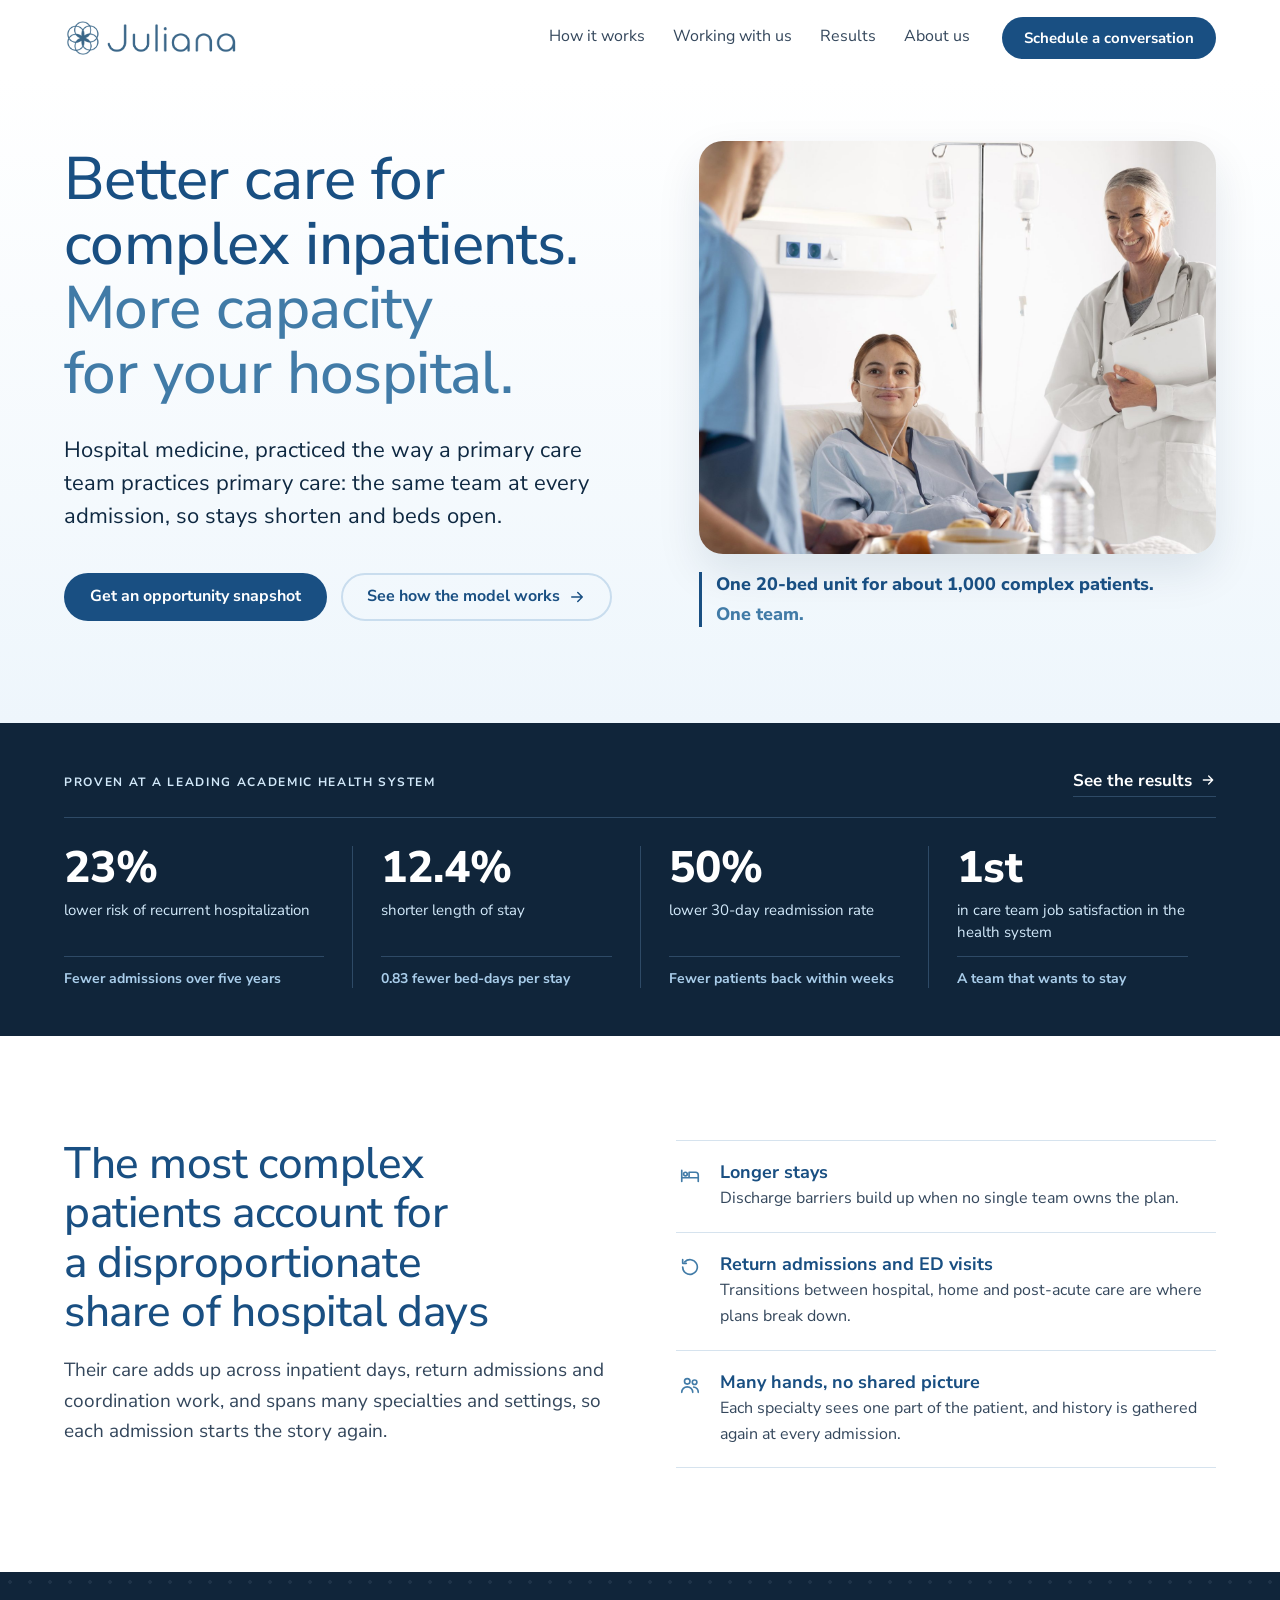
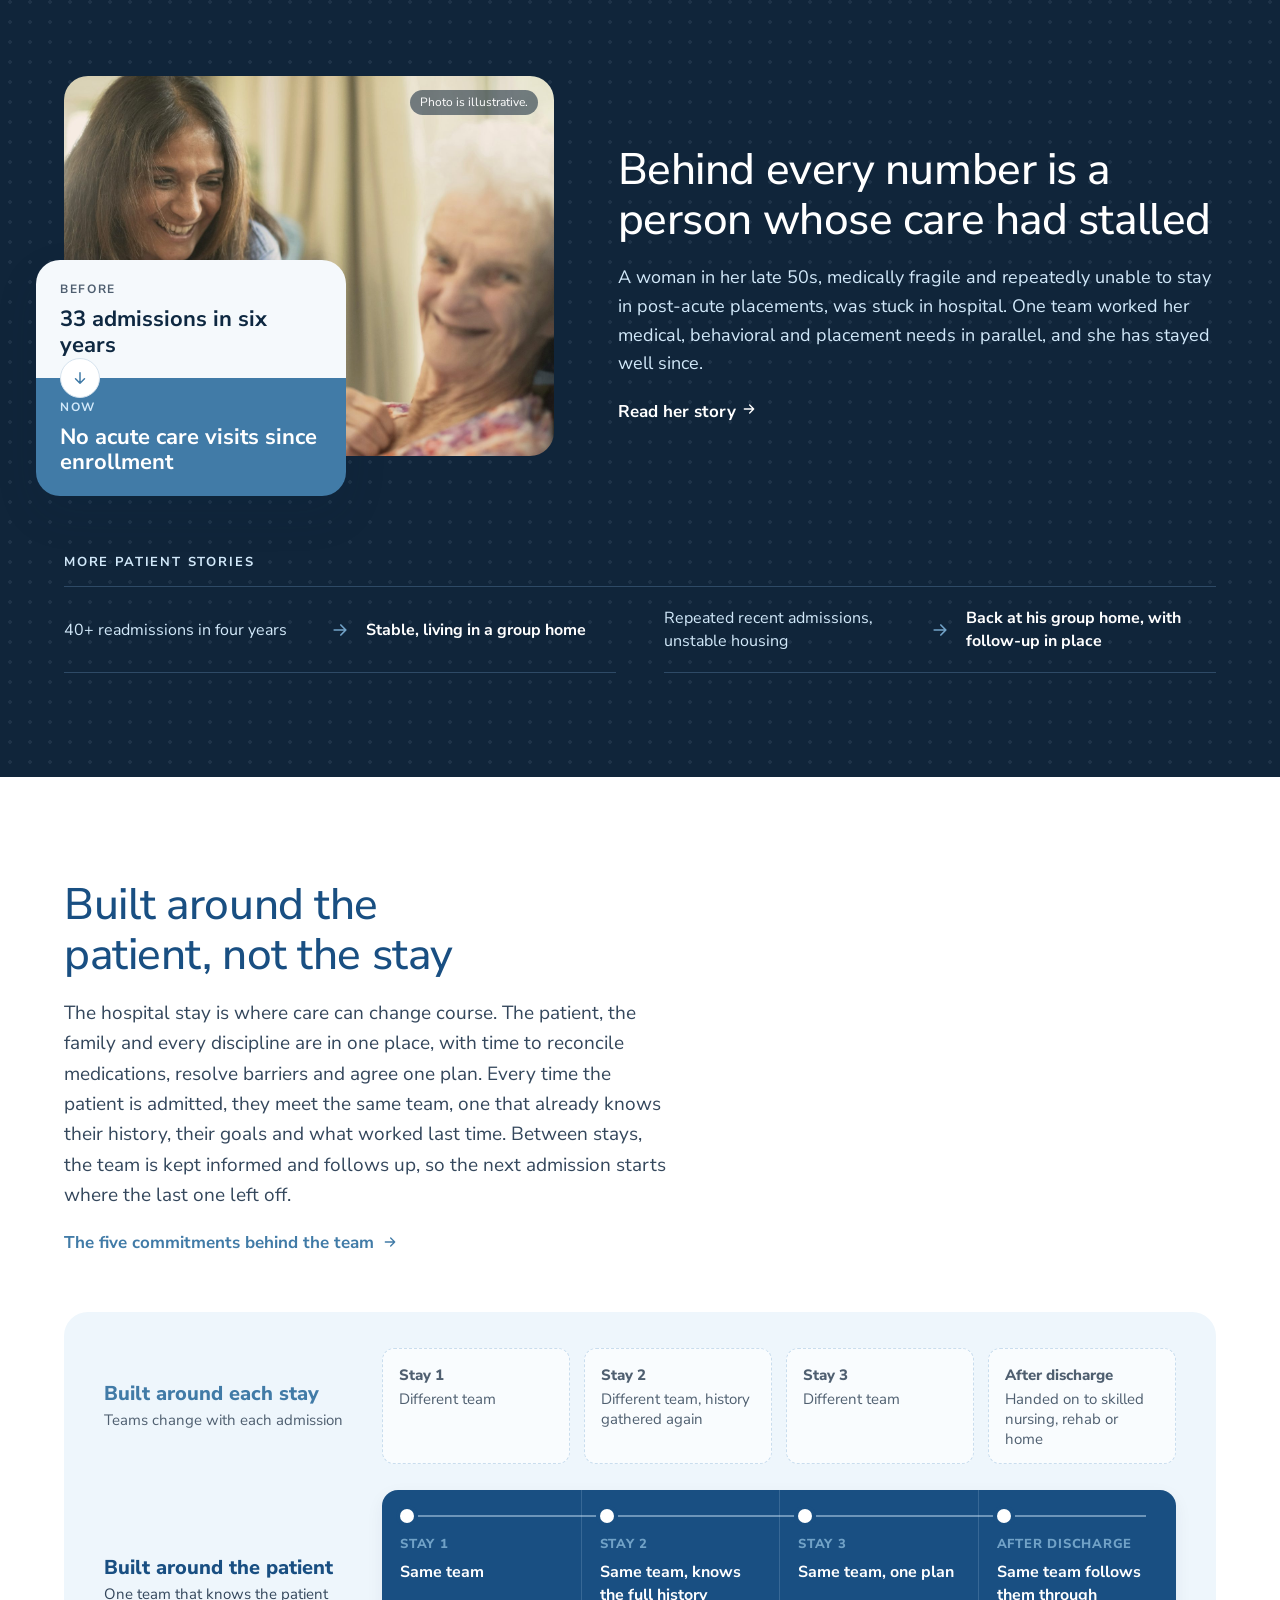
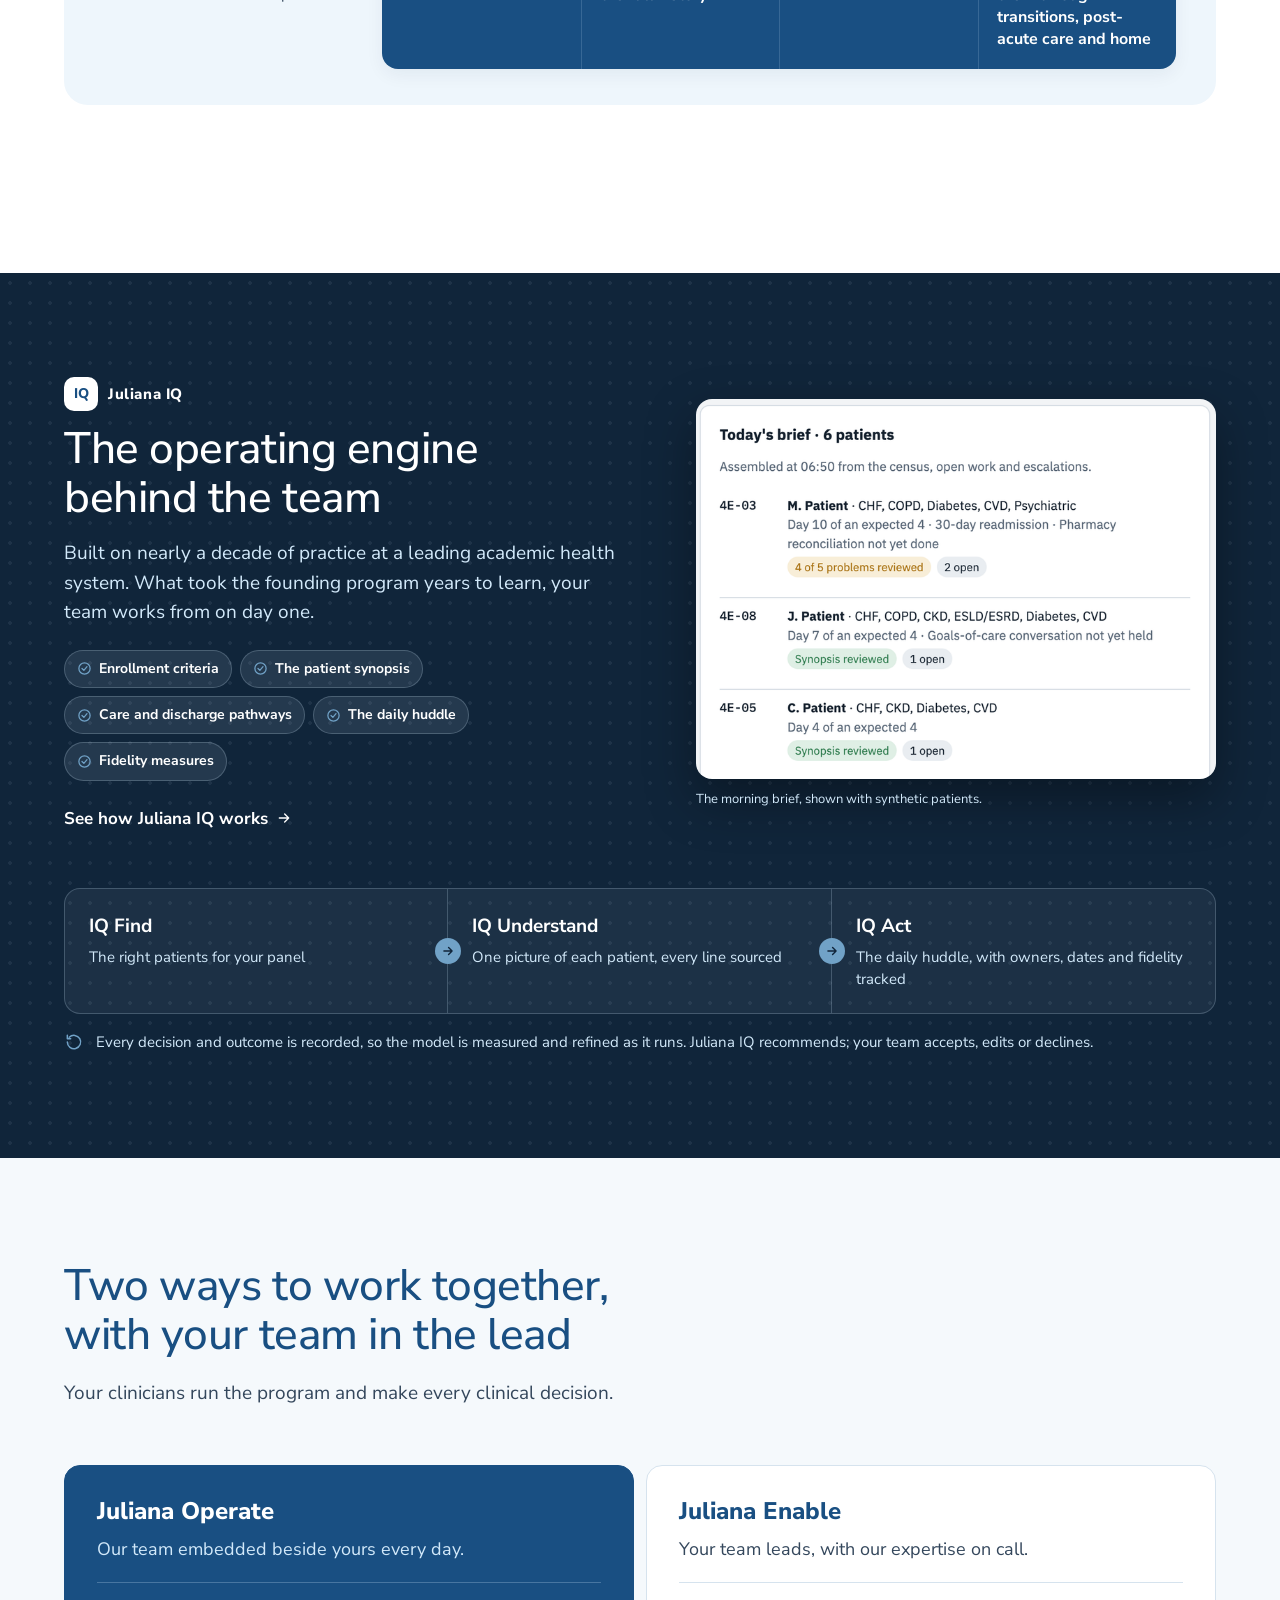
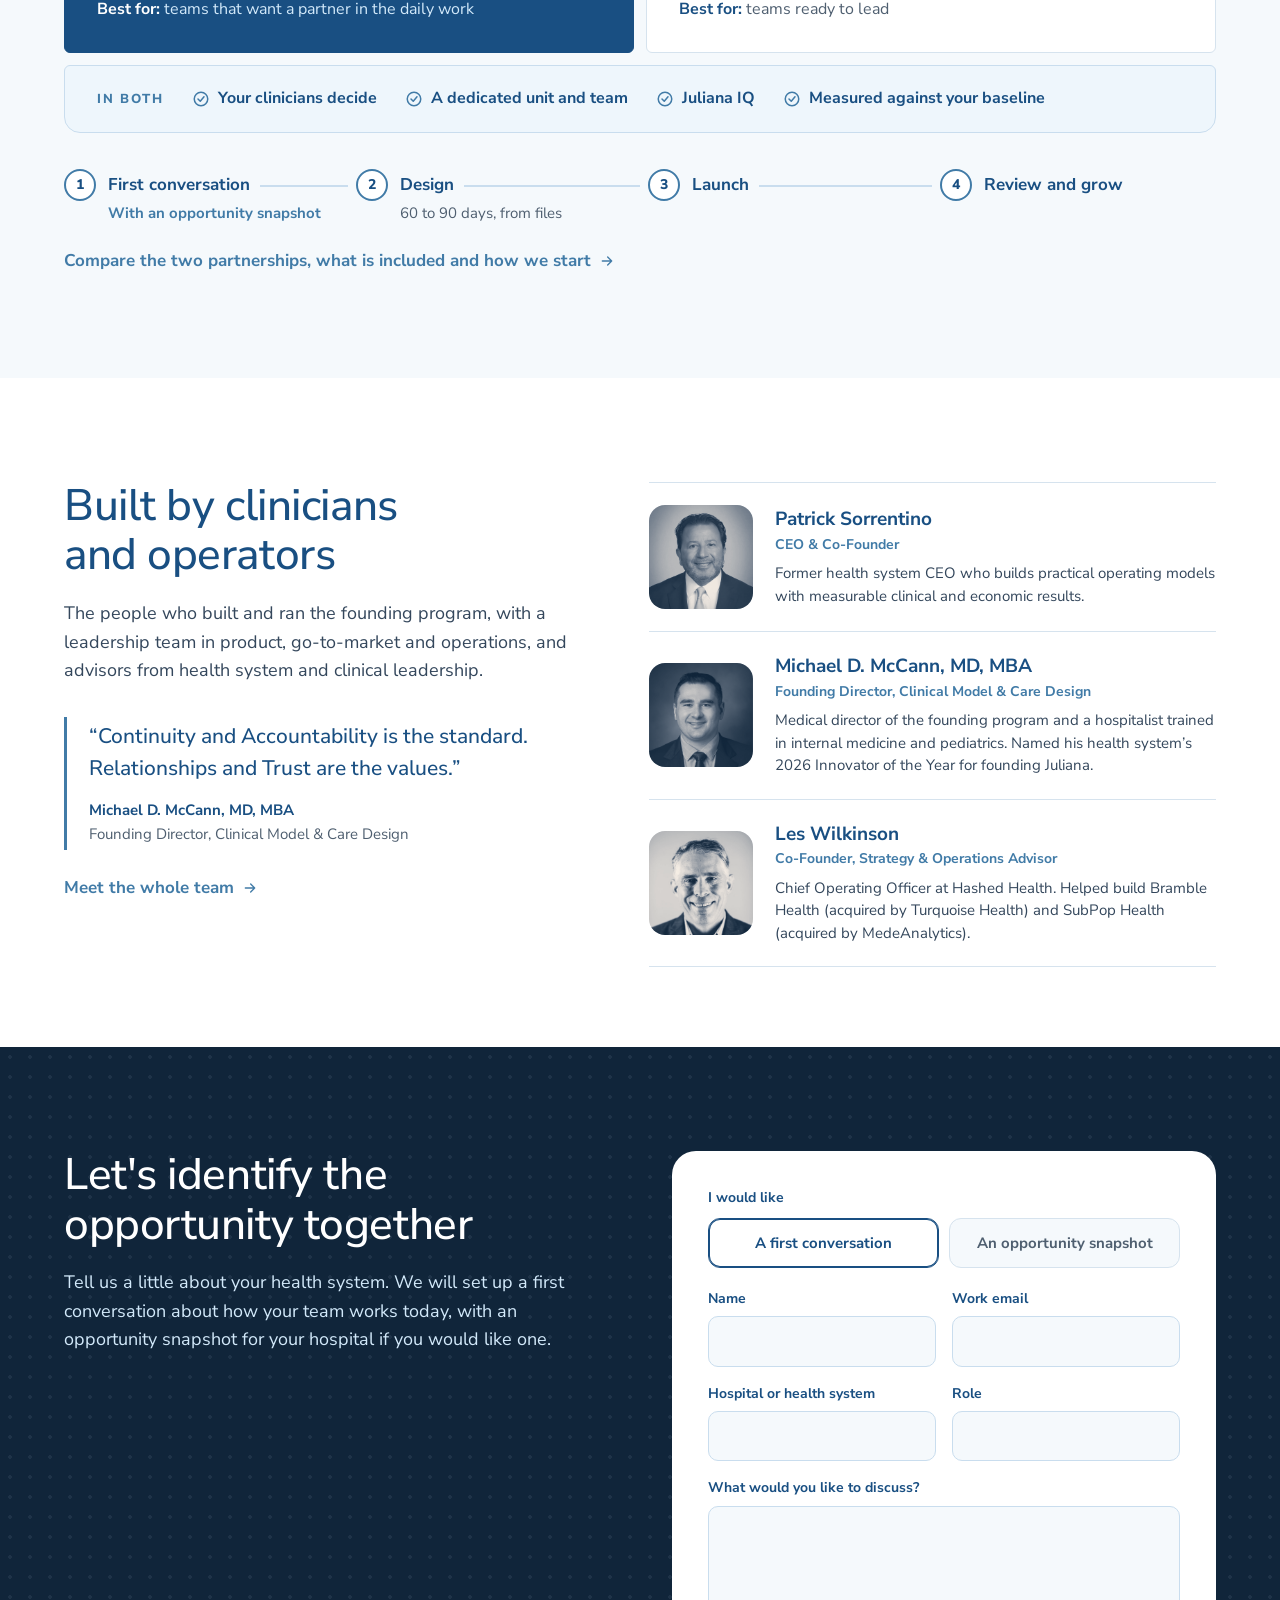
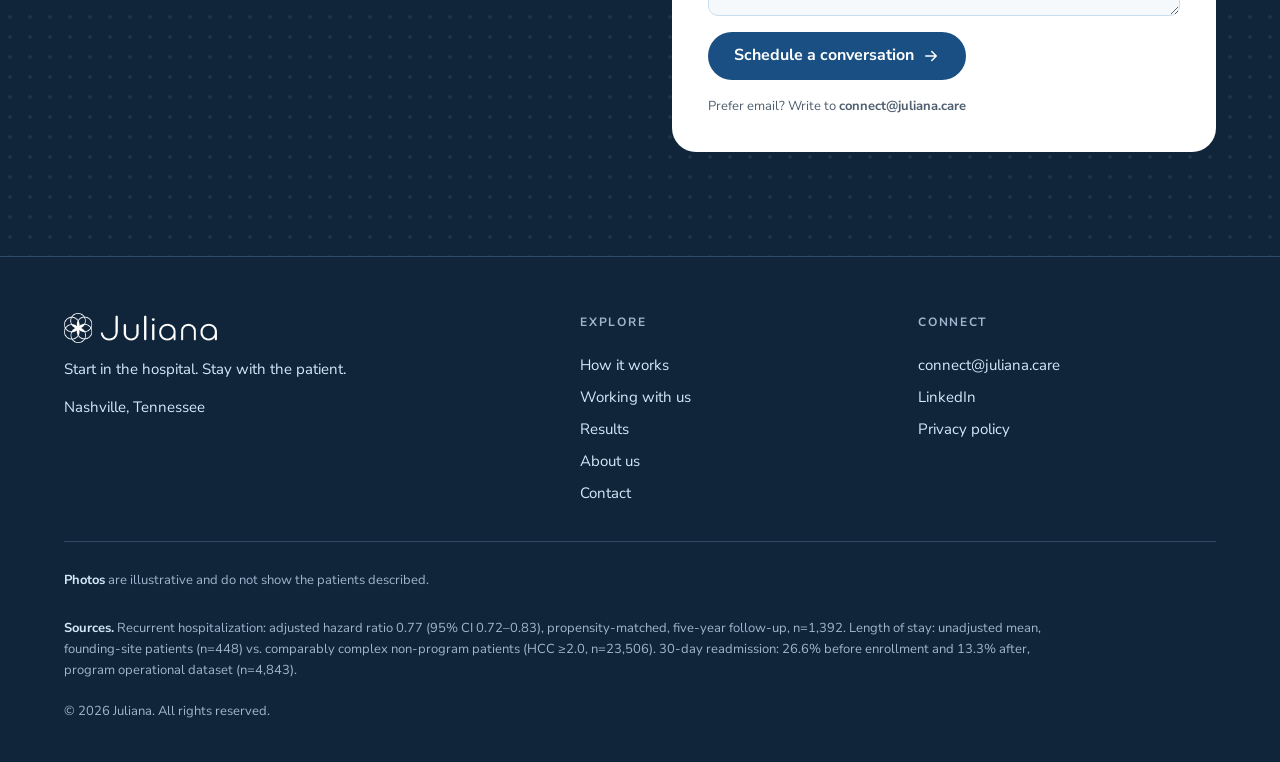
==== commit 0fa67c99: "Hero photo, comparison redesign, Ken Holroyd, profile photos - Home hero: nurse and physician with a" ====
--- a/index.html
+++ b/index.html
@@ -11,13 +11,13 @@
 <meta property="og:title" content="Juliana: better care for complex inpatients, more capacity for your hospital">
 <meta property="og:description" content="Start in the hospital. Stay with the patient. Hospital medicine, practiced the way a primary care team practices primary care. Proven at a leading academic health system.">
 <meta property="og:url" content="https://dsasmal-hashed.github.io/juliana-website-demo/">
-<meta property="og:image" content="https://dsasmal-hashed.github.io/juliana-website-demo/assets/img/story-bedside.jpg">
+<meta property="og:image" content="https://dsasmal-hashed.github.io/juliana-website-demo/assets/img/hero-bedside.jpg">
 <meta name="twitter:card" content="summary_large_image">
 <link rel="icon" type="image/png" href="assets/img/favicon.png">
 <link rel="preconnect" href="https://fonts.googleapis.com">
 <link rel="preconnect" href="https://fonts.gstatic.com" crossorigin>
 <link rel="stylesheet" href="https://fonts.googleapis.com/css2?family=Nunito+Sans:wght@400;500;700;800&display=swap">
-<link rel="stylesheet" href="css/styles.css?v=20261118m">
+<link rel="stylesheet" href="css/styles.css?v=20261125h">
 <script>document.documentElement.classList.add('js');</script>
 </head>
 <body>
@@ -85,13 +85,9 @@
         <a class="btn btn--secondary" href="how-it-works.html">See how the model works <svg><use href="#i-arrow"/></svg></a>
       </div>
     </div>
-    <figure class="panel-card" style="margin:0" aria-labelledby="panel-cap">
-      <p class="panel-statement">One 20-bed unit for about 1,000 complex patients. <span>One team that knows every one of them.</span></p>
-      <svg id="panel" viewBox="0 0 490 310" role="img" aria-label="A 20-bed unit and its panel of about 1,000 patients, drawn as dots; about 20 are highlighted as in the unit on a given day"></svg>
-      <figcaption class="panel-key" id="panel-cap">
-        <span><i style="background:var(--navy)"></i><b>About 20</b> in the unit on a given day</span>
-        <span><i style="background:var(--border)"></i><b>About 980</b> at home or in post-acute care</span>
-      </figcaption>
+    <figure class="hero-photo">
+      <img src="assets/img/hero-bedside.jpg" alt="A nurse and a physician with a smiling patient at the bedside on a hospital unit" width="1800" height="1200">
+      <figcaption class="hero-caption"><b>One 20-bed unit for about 1,000 complex patients.</b> <span>One team.</span></figcaption>
     </figure>
   </div>
 </section>
@@ -164,18 +160,18 @@
     <div class="model-top-split reveal">
     <div class="section-head">
       <h2>Built around the patient, not the stay</h2>
-      <p>The hospital stay is where care can change course. The patient, the family and every discipline are in one place, with time to reconcile medications, resolve barriers and agree one plan. Juliana's team uses that moment, then stays with the patient through discharge, skilled nursing or rehab, home and back to their own doctor, and is there again if they return.</p>
+      <p>The hospital stay is where care can change course. The patient, the family and every discipline are in one place, with time to reconcile medications, resolve barriers and agree one plan. Every time the patient is admitted, they meet the same team, one that already knows their history, their goals and what worked last time. Between stays, the team is kept informed and follows up, so the next admission starts where the last one left off.</p>
       <a class="text-link link-arrow" href="how-it-works.html#commitments">The five commitments behind the team <svg><use href="#i-arrow"/></svg></a>
     </div>
     </div>
-    <figure class="model-compare model-compare--journey reveal" aria-label="One patient's journey. Built around each stay: a different team at each stay, handed on at discharge, new clinicians after, and the plan rebuilt at the next stay. Built around the patient: the plan is set in hospital, and the same team stays with the patient through discharge, skilled nursing or rehab, home alongside their own doctor, and the next stay.">
+    <figure class="model-compare reveal" aria-label="Care built around each stay: a different team at every admission, history gathered again, and the patient handed on after discharge. Care built around the patient: the same team at every admission, knowing the full history and keeping one plan, following them through transitions, post-acute care and home between stays.">
       <div class="mc-row mc-row--stay">
-        <div class="mc-label"><h3>Built around each stay</h3><p>Care resets at every handoff</p></div>
-        <ul class="mc-cells"><li class="mc-cell"><b>Stay 1</b><span>Different team</span></li><li class="mc-cell"><b>Discharge</b><span>Handed on</span></li><li class="mc-cell"><b>Skilled nursing or rehab</b><span>New clinicians</span></li><li class="mc-cell"><b>Home</b><span>Back to their own doctor</span></li><li class="mc-cell"><b>Next stay</b><span>Different team, plan rebuilt</span></li></ul>
+        <div class="mc-label"><h3>Built around each stay</h3><p>Teams change with each admission</p></div>
+        <ul class="mc-cells"><li class="mc-cell"><b>Stay 1</b><span>Different team</span></li><li class="mc-cell"><b>Stay 2</b><span>Different team, history gathered again</span></li><li class="mc-cell"><b>Stay 3</b><span>Different team</span></li><li class="mc-cell mc-cell--after"><b>After discharge</b><span>Handed on to skilled nursing, rehab or home</span></li></ul>
       </div>
       <div class="mc-row mc-row--patient">
-        <div class="mc-label"><h3>Built around the patient</h3><p>One team, from hospital to home and back</p></div>
-        <ul class="mc-cells"><li class="mc-cell mc-cell--key"><b>In hospital</b><span>The plan is set</span></li><li class="mc-cell"><b>Discharge</b><span>Same team, same plan</span></li><li class="mc-cell"><b>Skilled nursing or rehab</b><span>The team follows</span></li><li class="mc-cell"><b>Home</b><span>Alongside their own doctor</span></li><li class="mc-cell"><b>Next stay</b><span>Same team</span></li></ul>
+        <div class="mc-label"><h3>Built around the patient</h3><p>One team that knows the patient</p></div>
+        <ul class="mc-cells"><li class="mc-cell"><b>Stay 1</b><span>Same team</span></li><li class="mc-cell"><b>Stay 2</b><span>Same team, knows the full history</span></li><li class="mc-cell"><b>Stay 3</b><span>Same team, one plan</span></li><li class="mc-cell mc-cell--after"><b>After discharge</b><span>Same team follows them through transitions, post-acute care and home</span></li></ul>
       </div>
     </figure>
   </div>
@@ -340,6 +336,6 @@
   </div>
 </footer>
 
-<script src="js/main.js?v=20261118m"></script>
+<script src="js/main.js?v=20261125h"></script>
 </body>
 </html>
--- a/css/styles.css
+++ b/css/styles.css
@@ -1415,3 +1415,54 @@
 /* Profile panel: show the whole square portrait, uncropped, in the same two-tone treatment as the team cards */
 .profile-photo img { width: 100%; max-width: 300px; aspect-ratio: 1 / 1; object-fit: cover; object-position: center; border-radius: var(--radius); filter: url(#duo-warm); }
 .profile-photo img { filter: none; }  /* profile panel shows each original photo, colour or black and white as supplied */
+
+/* Home hero: the team at the bedside, with the unit figure as a card */
+.hero-photo { position: relative; margin: 0; align-self: center; }
+.hero-photo img { width: 100%; aspect-ratio: 4 / 3.2; object-fit: cover; object-position: 62% center; border-radius: var(--r-panel); box-shadow: var(--shadow); display: block; }
+.hero-photo-card { position: absolute; left: -28px; bottom: -28px; width: min(310px, 75%); padding: 18px 22px; border-radius: var(--radius); background: var(--white); box-shadow: var(--shadow); }
+.hero-photo-card b { display: block; font-size: 19px; line-height: 1.3; color: var(--navy); }
+.hero-photo-card span { display: block; margin-top: 4px; font-size: 16px; color: var(--accent); }
+@media (max-width: 900px) { .hero-photo-card { position: relative; left: auto; bottom: auto; width: auto; margin: -36px 16px 0; } }
+.hero-photo-card { left: auto; right: -28px; } @media (max-width: 900px) { .hero-photo-card { right: auto; } }
+
+/* ===== The comparison, redesigned: separate cards vs one continuous band ===== */
+.model-compare { padding: 36px 40px; gap: 26px; }
+.mc-row { grid-template-columns: 250px 1fr; gap: 28px; }
+.mc-label h3 { font-size: 20px; white-space: nowrap; }
+.mc-label p { font-size: 15px; }
+/* Each stay: separate, quiet cards with visible gaps (fragmented) */
+.mc-row--stay .mc-cells { padding: 0; gap: 14px; grid-template-columns: repeat(4, 1fr); }
+.mc-row--stay .mc-cell, .mc-row--stay .mc-cell--after { background: rgba(255, 255, 255, 0.65); border: 1.5px dashed var(--ring); border-radius: 12px; padding: 14px 16px; }
+.mc-row--stay .mc-cell b { color: var(--muted); font-size: 15px; }
+.mc-row--stay .mc-cell span { color: var(--muted); font-size: 15px; }
+/* The patient: one continuous band with a thread through every stage (continuous) */
+.mc-row--patient .mc-cells { position: relative; padding: 0; gap: 0; grid-template-columns: repeat(4, 1fr); background: var(--navy); border-radius: 16px; box-shadow: var(--shadow-sm); overflow: hidden; }
+.mc-row--patient .mc-cells::before { content: ""; position: absolute; left: 30px; right: 30px; top: 25px; height: 2px; background: rgba(210, 233, 250, 0.45); }
+.mc-row--patient .mc-cell, .mc-row--patient .mc-cell--after { position: relative; background: transparent; border-radius: 0; padding: 44px 18px 18px; }
+.mc-row--patient .mc-cell + .mc-cell { border-left: 1px solid rgba(210, 233, 250, 0.16); }
+.mc-row--patient .mc-cell::before { content: ""; position: absolute; left: 18px; top: 19px; width: 14px; height: 14px; border-radius: 50%; background: var(--white); box-shadow: 0 0 0 4px var(--navy); }
+.mc-row--patient .mc-cell b { color: var(--sky); font-size: 13px; letter-spacing: 0.06em; text-transform: uppercase; }
+.mc-row--patient .mc-cell span { margin-top: 4px; color: var(--white); font-size: 16px; font-weight: 700; line-height: 1.4; }
+@media (max-width: 1080px) {
+  .mc-row { grid-template-columns: 1fr; gap: 12px; }
+  .mc-label h3 { white-space: normal; }
+}
+@media (max-width: 700px) {
+  .model-compare { padding: 22px 18px; }
+  .mc-row--stay .mc-cells { grid-template-columns: 1fr 1fr; gap: 10px; }
+  .mc-row--patient .mc-cells { grid-template-columns: 1fr; }
+  .mc-row--patient .mc-cells::before { left: 24px; right: auto; top: 26px; bottom: 26px; width: 2px; height: auto; }
+  .mc-row--patient .mc-cell, .mc-row--patient .mc-cell--after { padding: 16px 16px 16px 52px; }
+  .mc-row--patient .mc-cell + .mc-cell { border-left: 0; border-top: 1px solid rgba(210, 233, 250, 0.16); }
+  .mc-row--patient .mc-cell::before { left: 18px; top: 20px; }
+}
+
+
+/* Home hero: the photo uncovered; the unit fact sits in the text */
+.hero-photo img { object-position: 66% center; }
+.hero .hero-fact { margin-top: 18px; padding-left: 14px; border-left: 3px solid var(--navy); font-size: 19px; font-weight: 800; line-height: 1.35; color: var(--navy); }
+.hero .hero-fact + .hero-actions { margin-top: 30px; }
+/* Home hero: the unit fact as a caption under the photo, never over it */
+.hero-caption { display: flex; flex-wrap: wrap; align-items: baseline; gap: 4px 8px; margin-top: 18px; padding-left: 14px; border-left: 3px solid var(--navy); font-size: 18px; line-height: 1.4; }
+.hero-caption b { font-weight: 800; color: var(--navy); }
+.hero-caption span { font-weight: 800; color: var(--accent); }
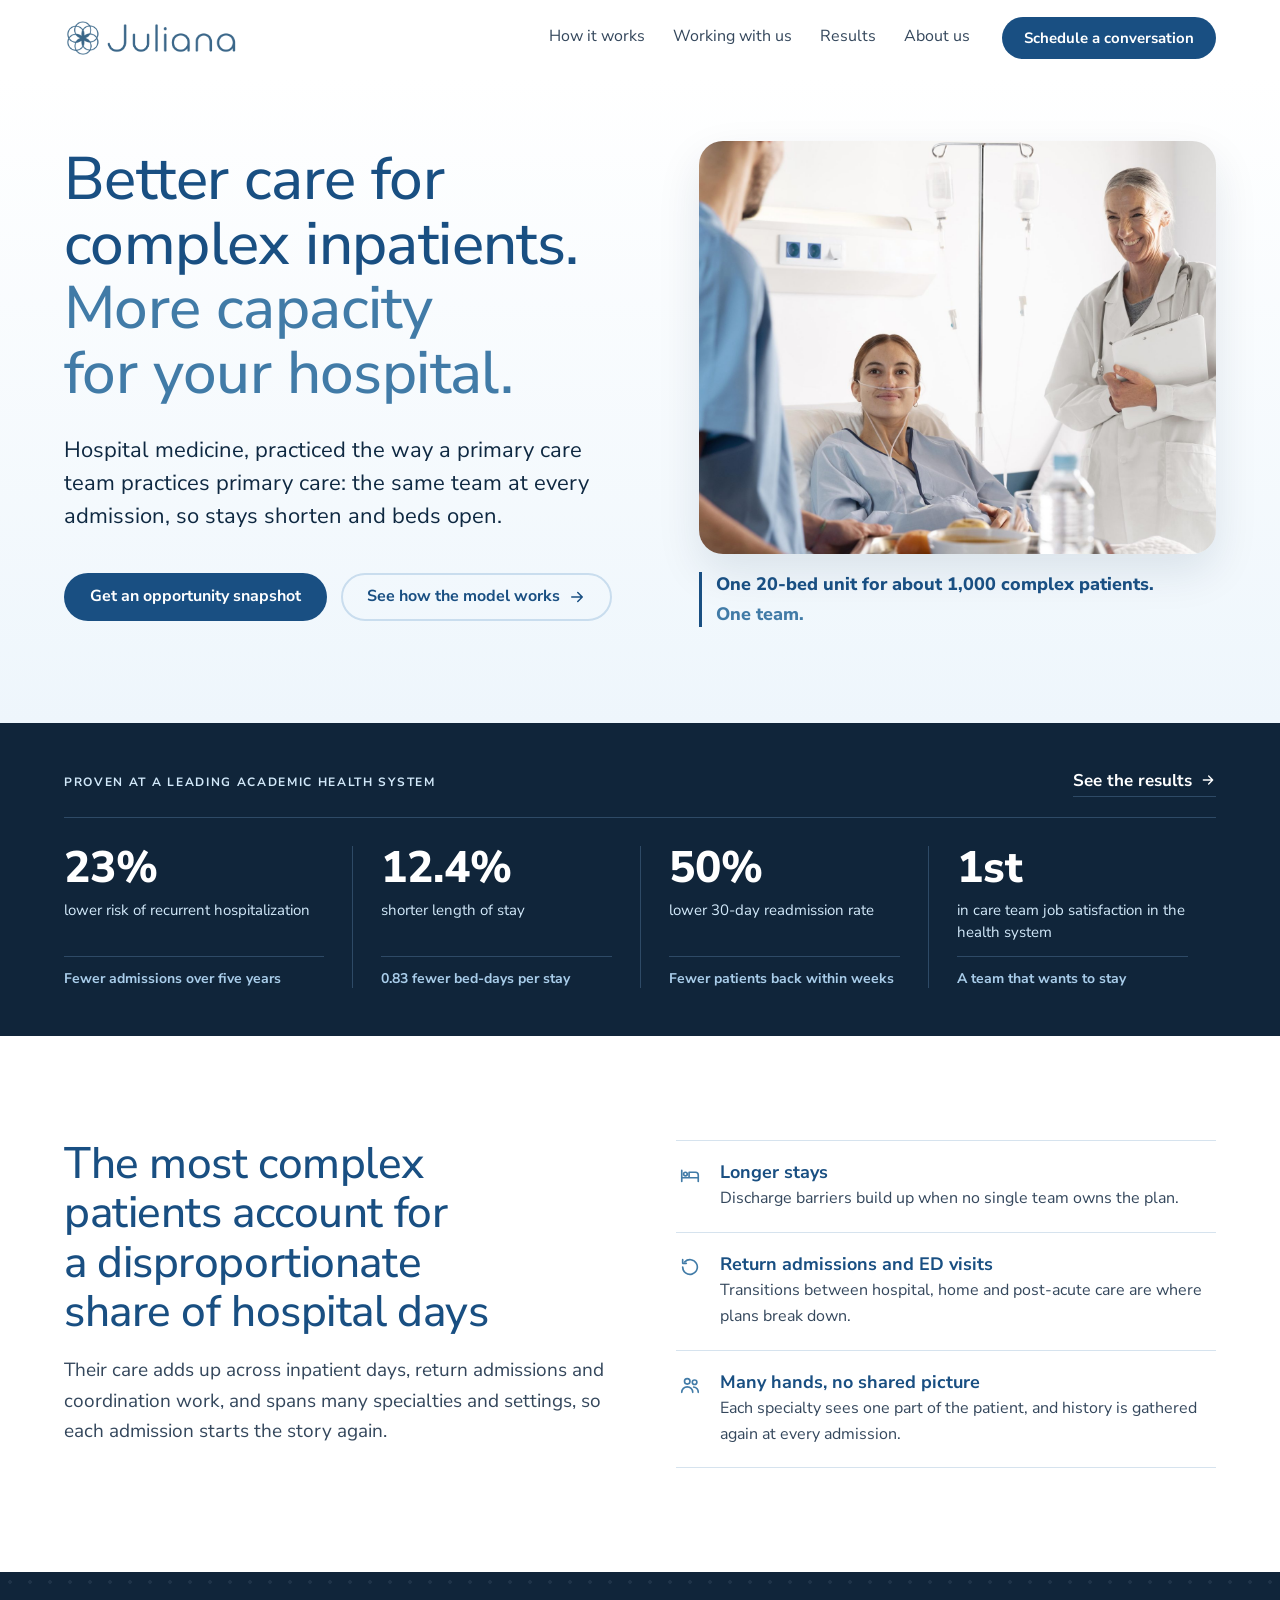
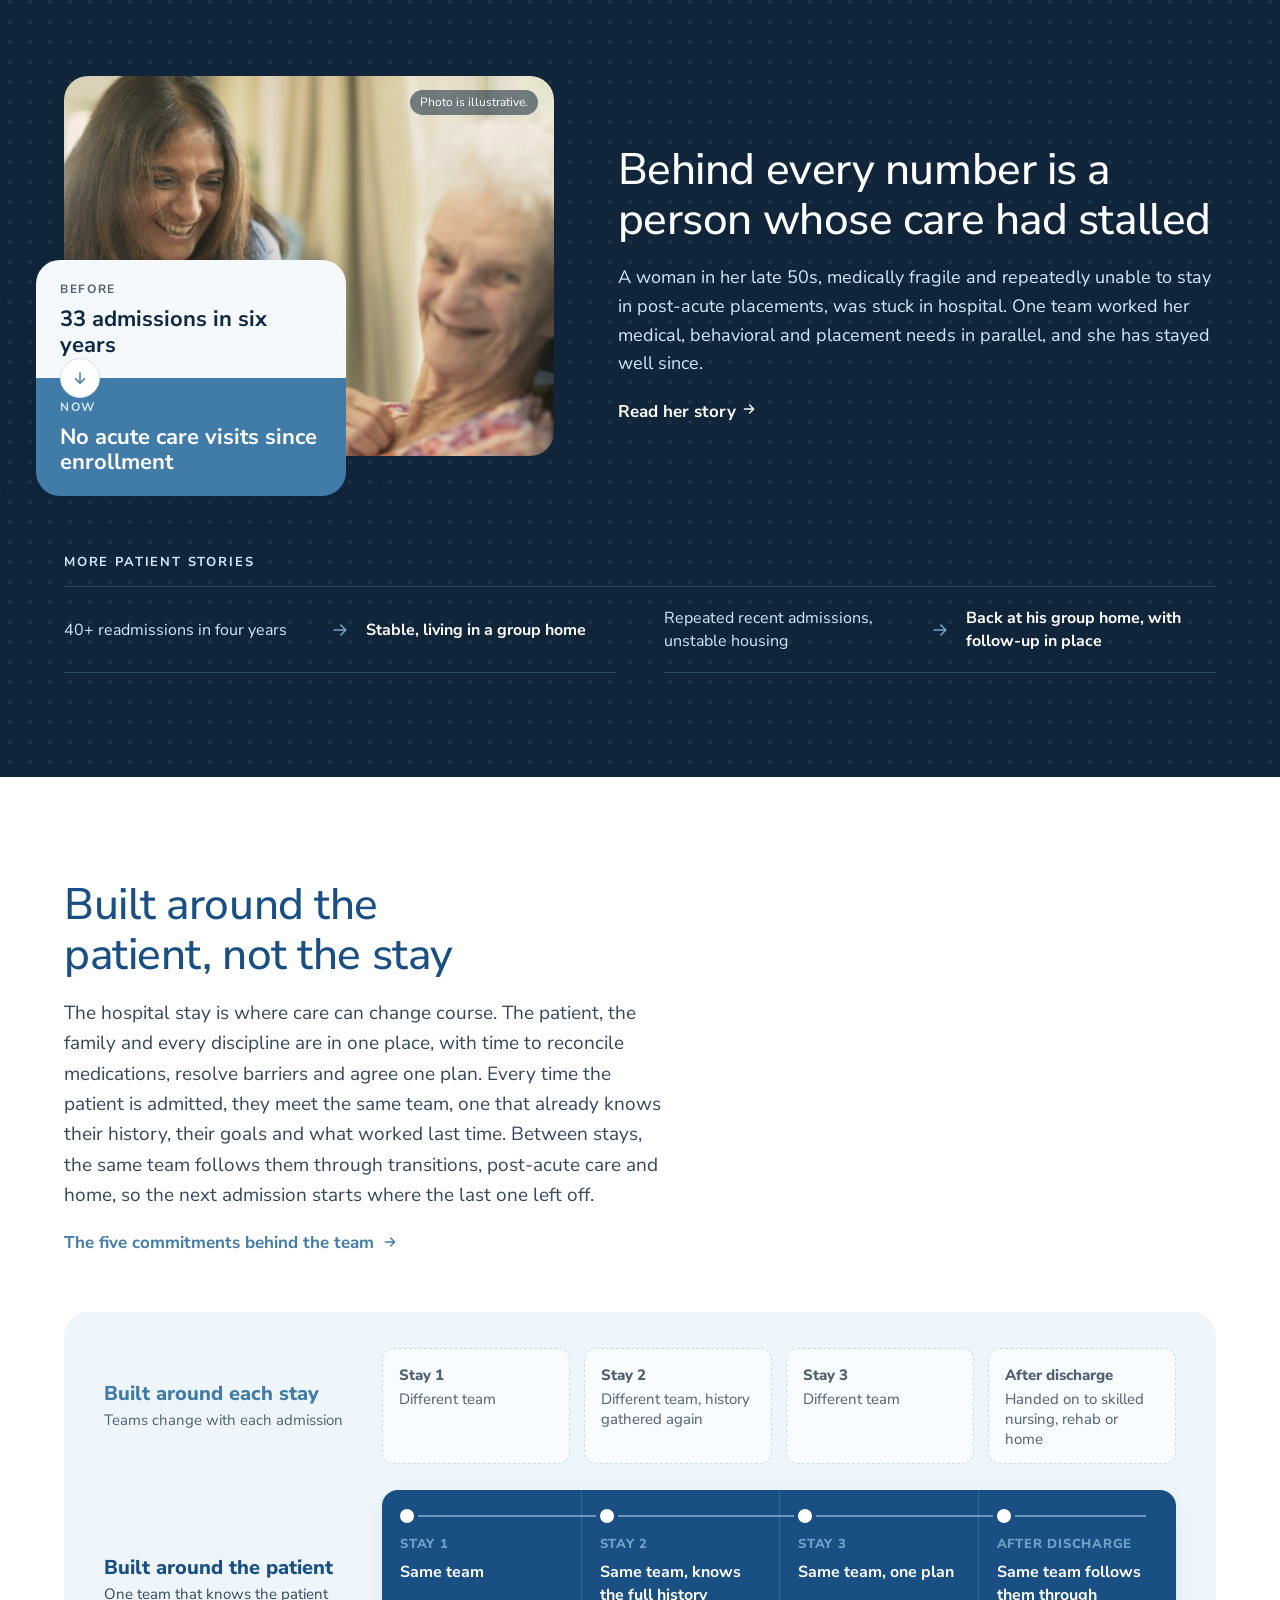
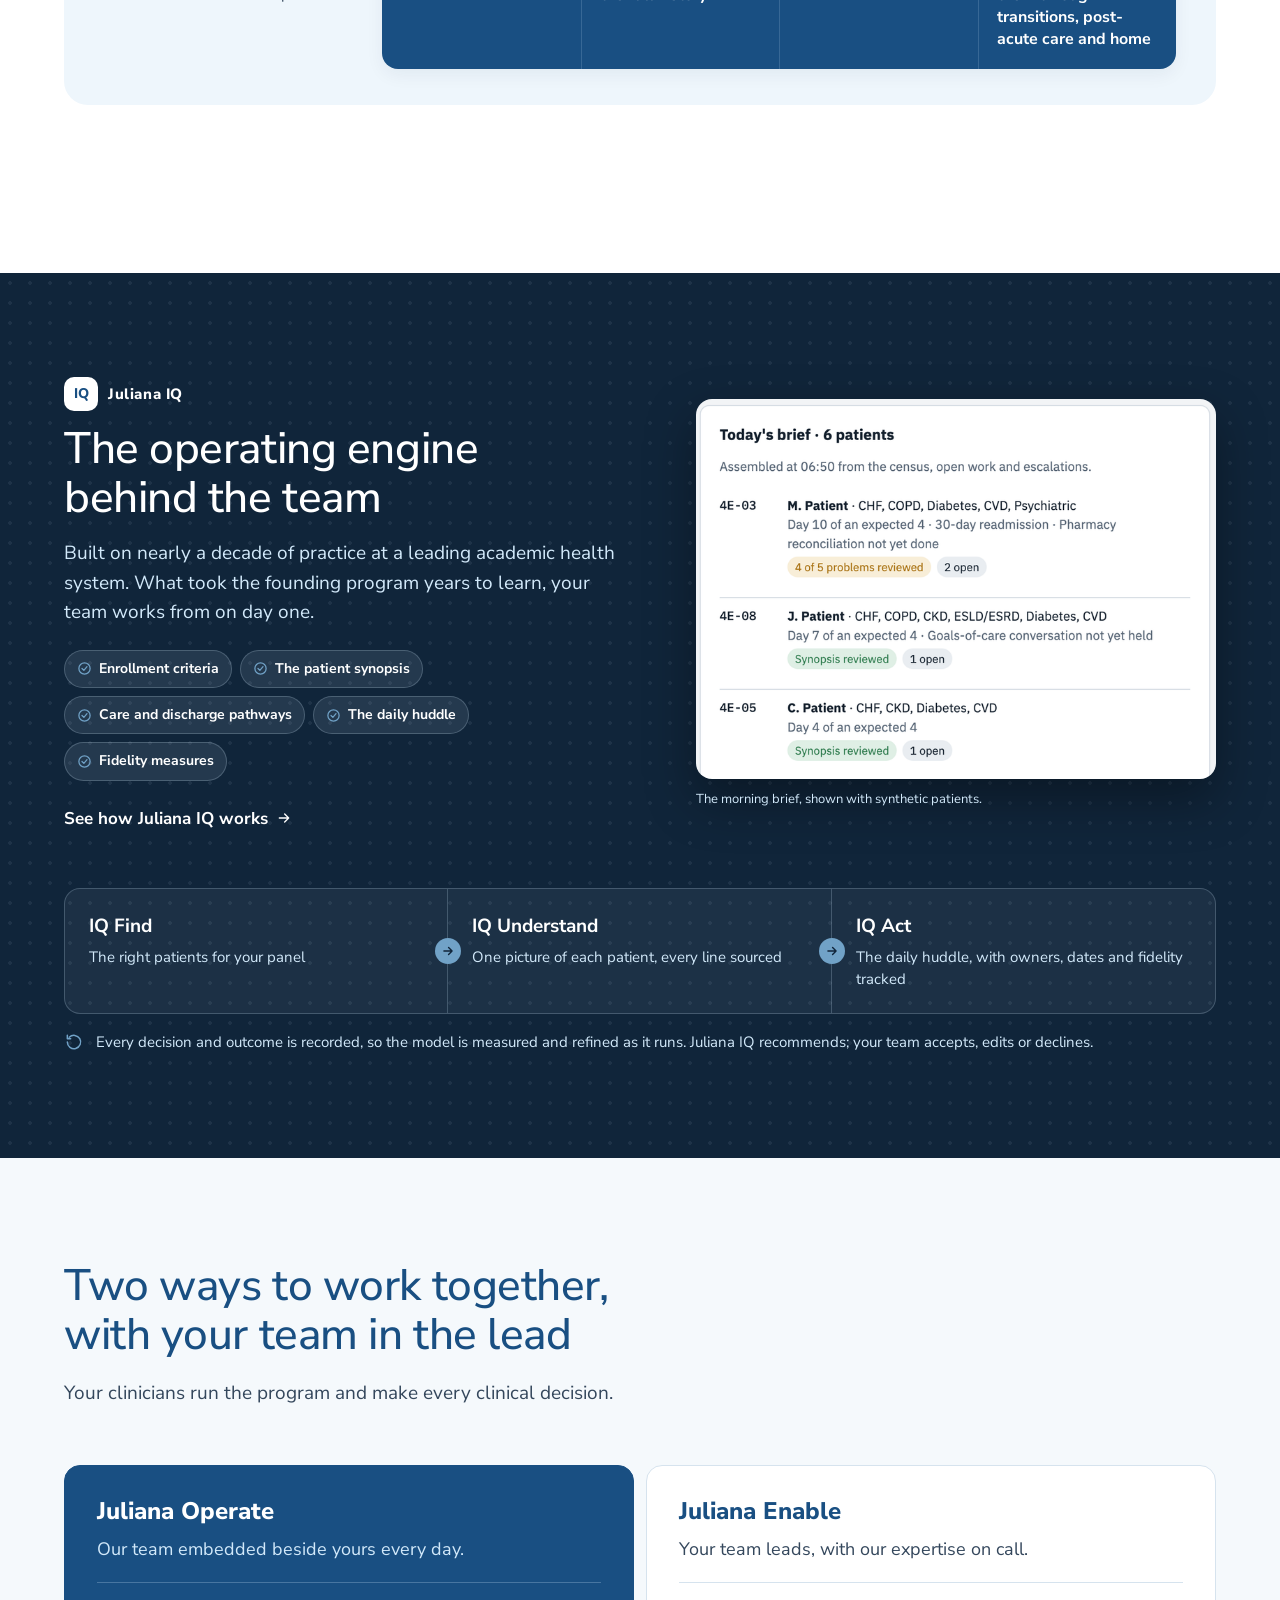
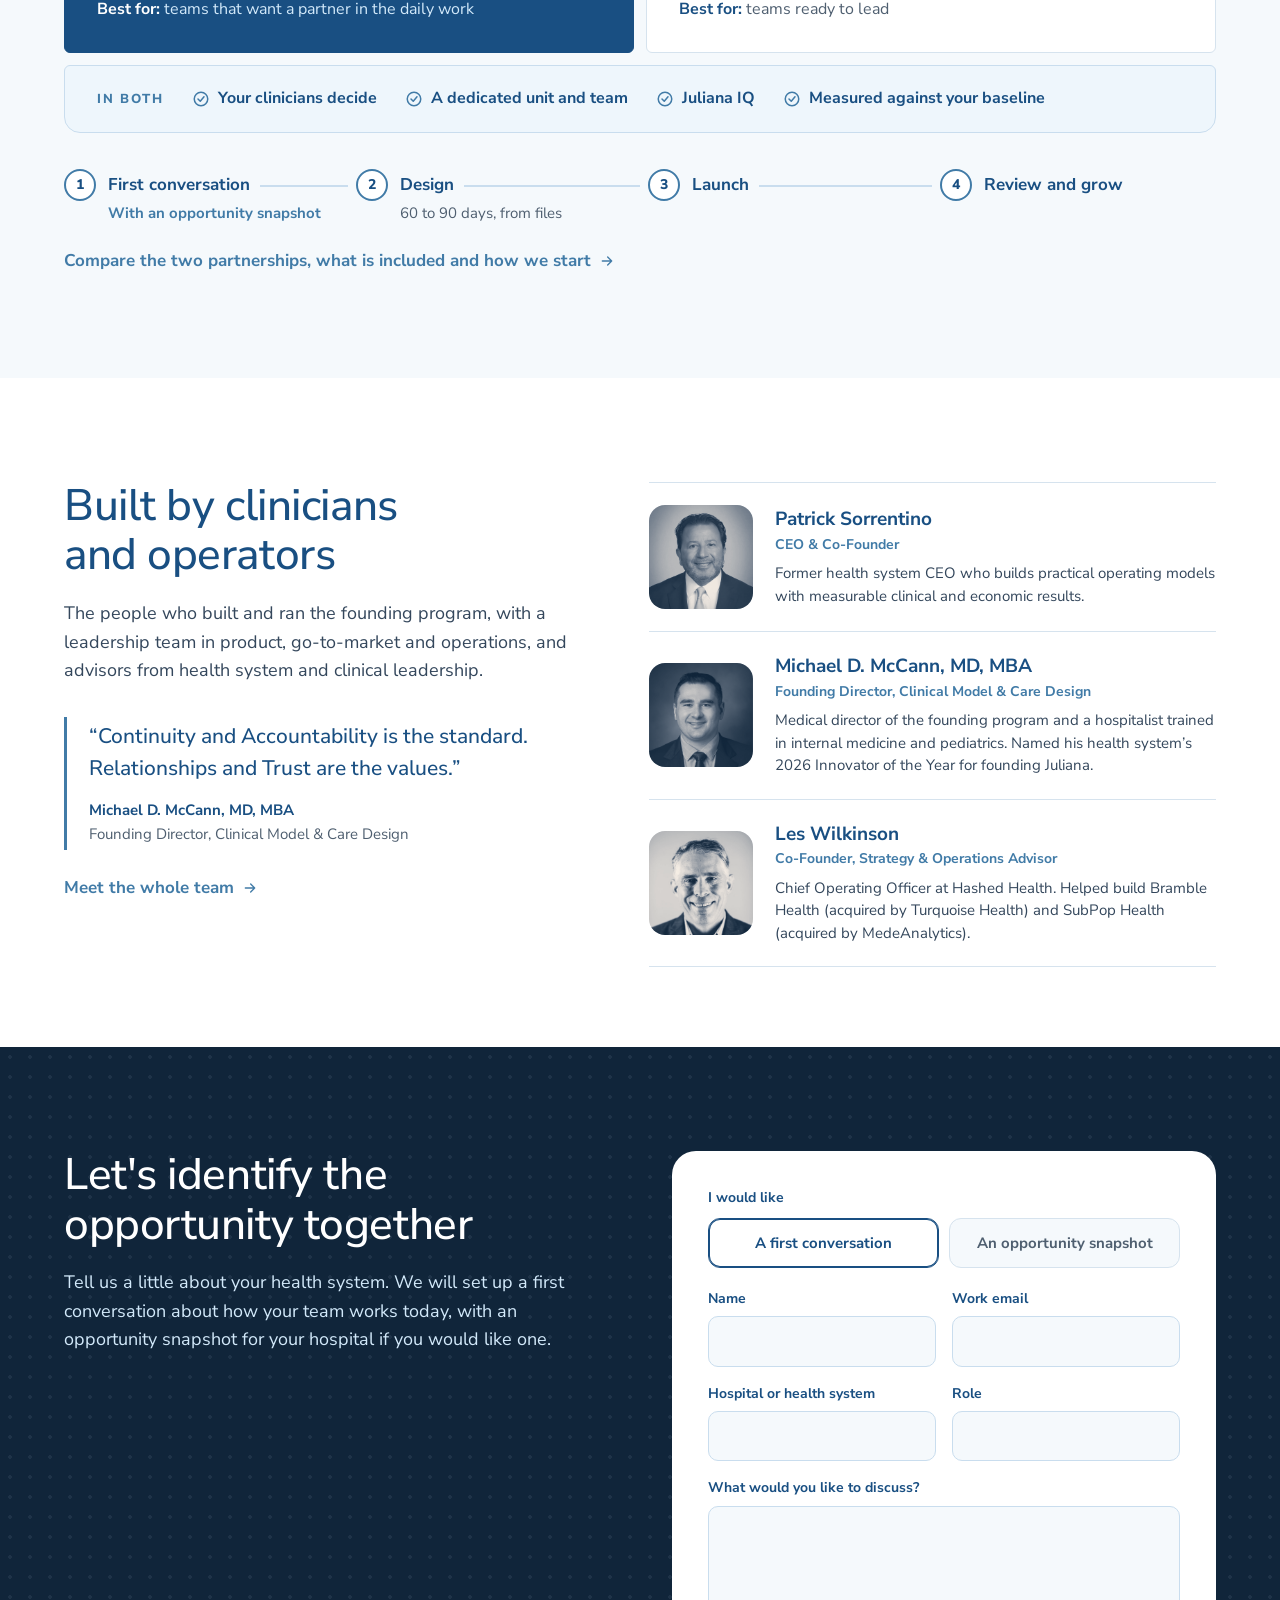
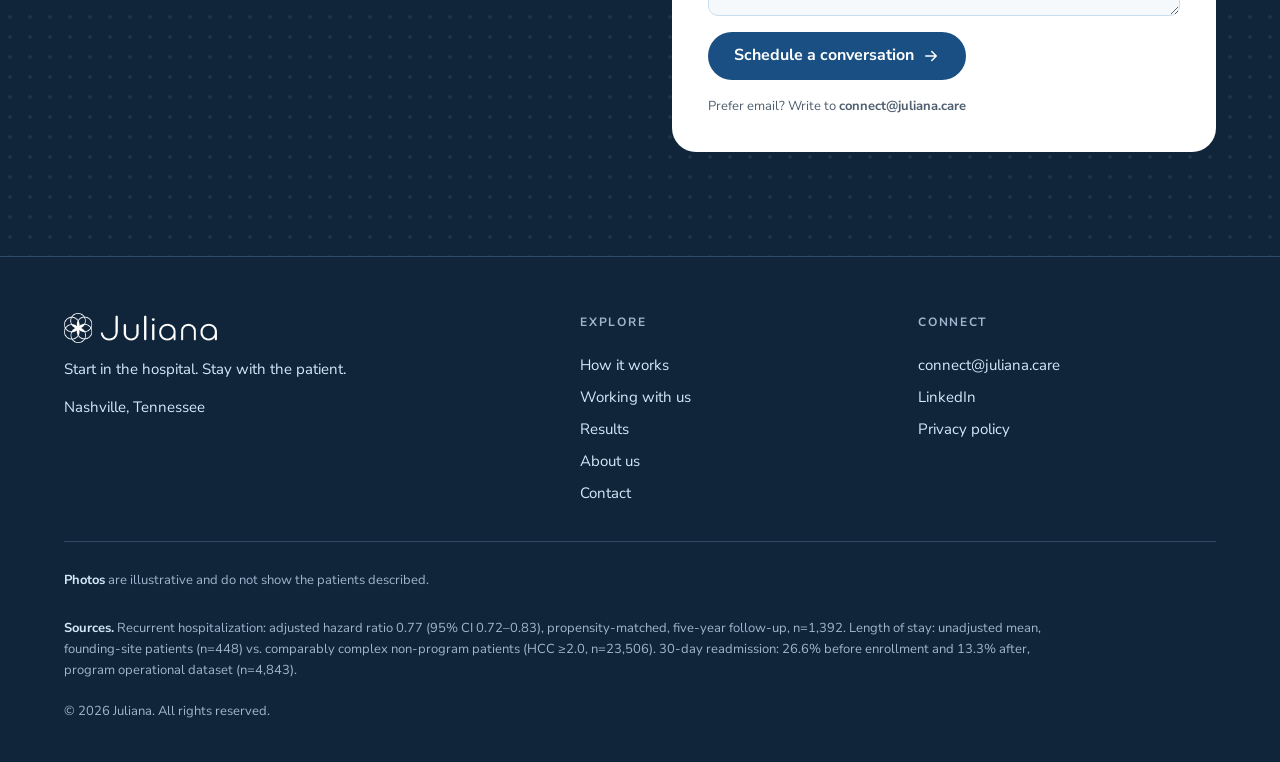
==== commit e1984269: "Home: align the model paragraph with Michael's commitment 4 Co-Authored-By: Claude Opus 5.5 <noreply" ====
--- a/index.html
+++ b/index.html
@@ -17,7 +17,7 @@
 <link rel="preconnect" href="https://fonts.googleapis.com">
 <link rel="preconnect" href="https://fonts.gstatic.com" crossorigin>
 <link rel="stylesheet" href="https://fonts.googleapis.com/css2?family=Nunito+Sans:wght@400;500;700;800&display=swap">
-<link rel="stylesheet" href="css/styles.css?v=20261125h">
+<link rel="stylesheet" href="css/styles.css?v=20261125i">
 <script>document.documentElement.classList.add('js');</script>
 </head>
 <body>
@@ -160,7 +160,7 @@
     <div class="model-top-split reveal">
     <div class="section-head">
       <h2>Built around the patient, not the stay</h2>
-      <p>The hospital stay is where care can change course. The patient, the family and every discipline are in one place, with time to reconcile medications, resolve barriers and agree one plan. Every time the patient is admitted, they meet the same team, one that already knows their history, their goals and what worked last time. Between stays, the team is kept informed and follows up, so the next admission starts where the last one left off.</p>
+      <p>The hospital stay is where care can change course. The patient, the family and every discipline are in one place, with time to reconcile medications, resolve barriers and agree one plan. Every time the patient is admitted, they meet the same team, one that already knows their history, their goals and what worked last time. Between stays, the same team follows them through transitions, post-acute care and home, so the next admission starts where the last one left off.</p>
       <a class="text-link link-arrow" href="how-it-works.html#commitments">The five commitments behind the team <svg><use href="#i-arrow"/></svg></a>
     </div>
     </div>
@@ -336,6 +336,6 @@
   </div>
 </footer>
 
-<script src="js/main.js?v=20261125h"></script>
+<script src="js/main.js?v=20261125i"></script>
 </body>
 </html>
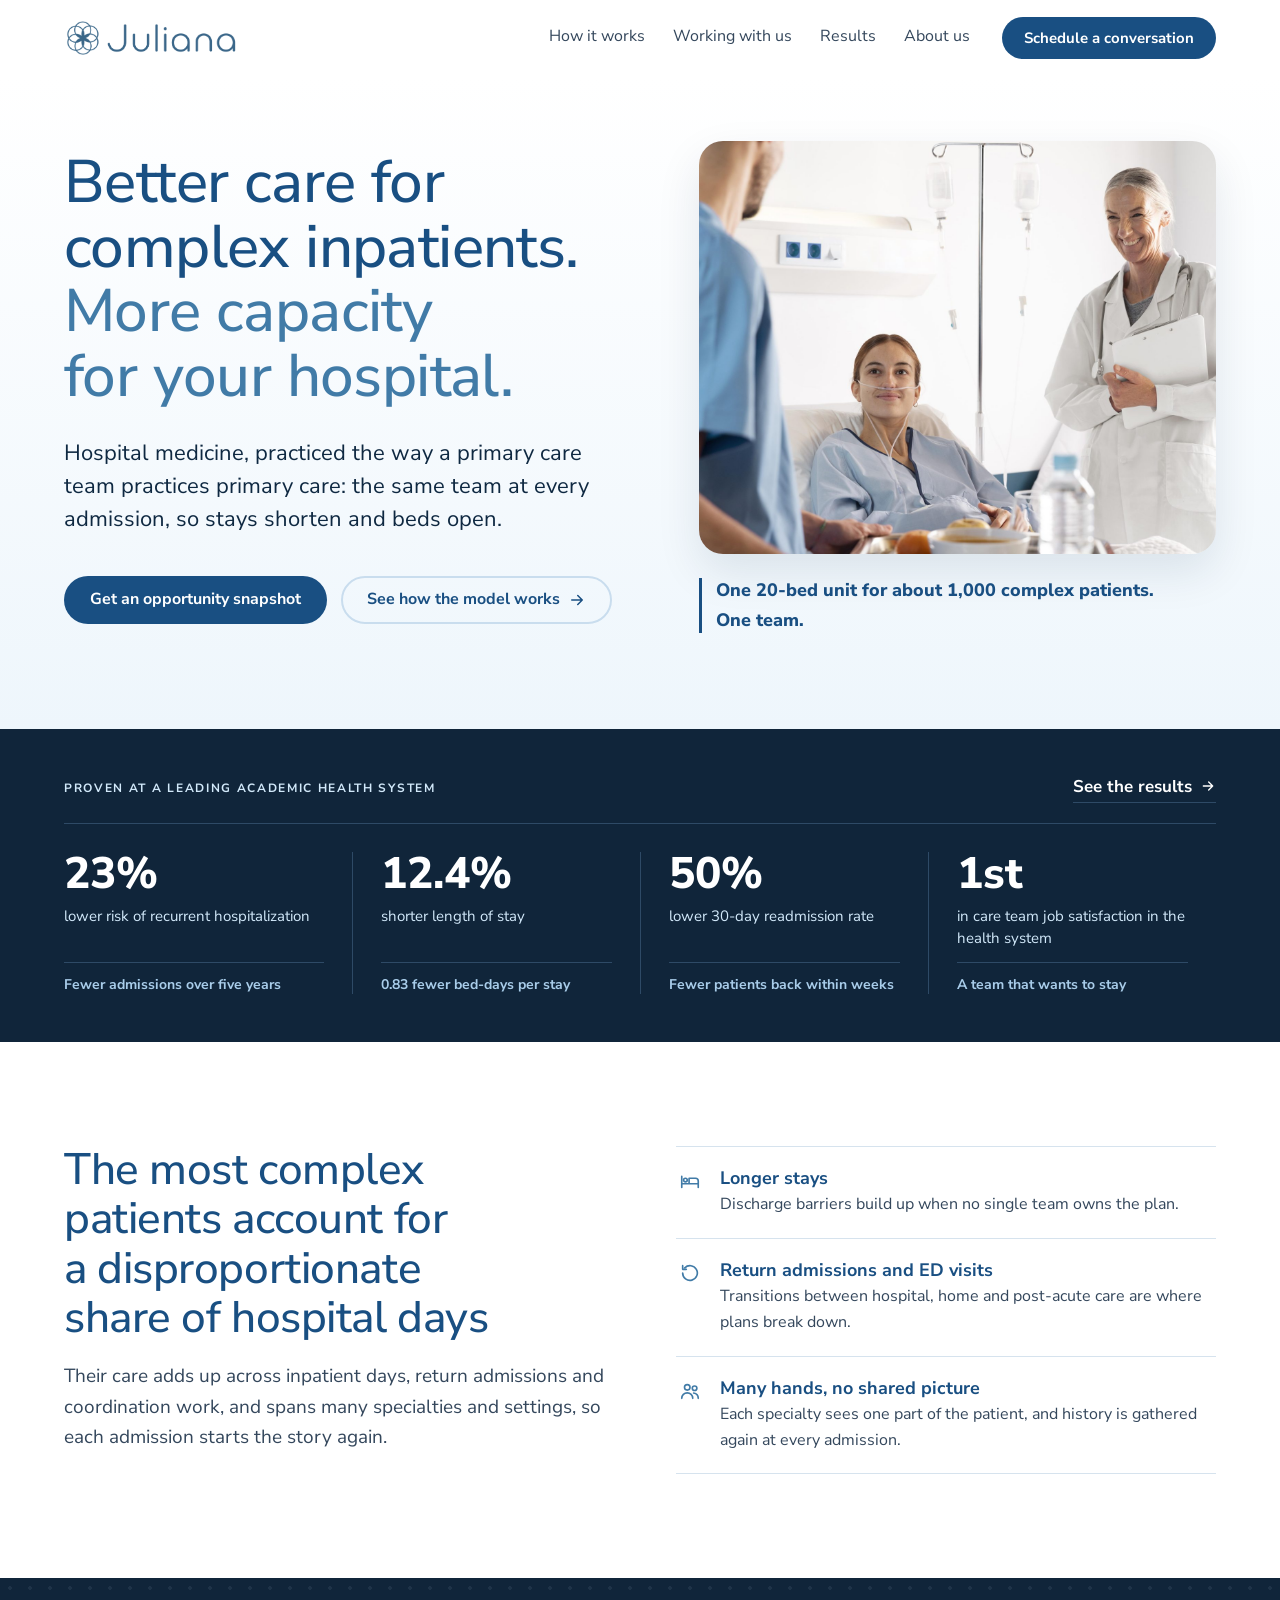
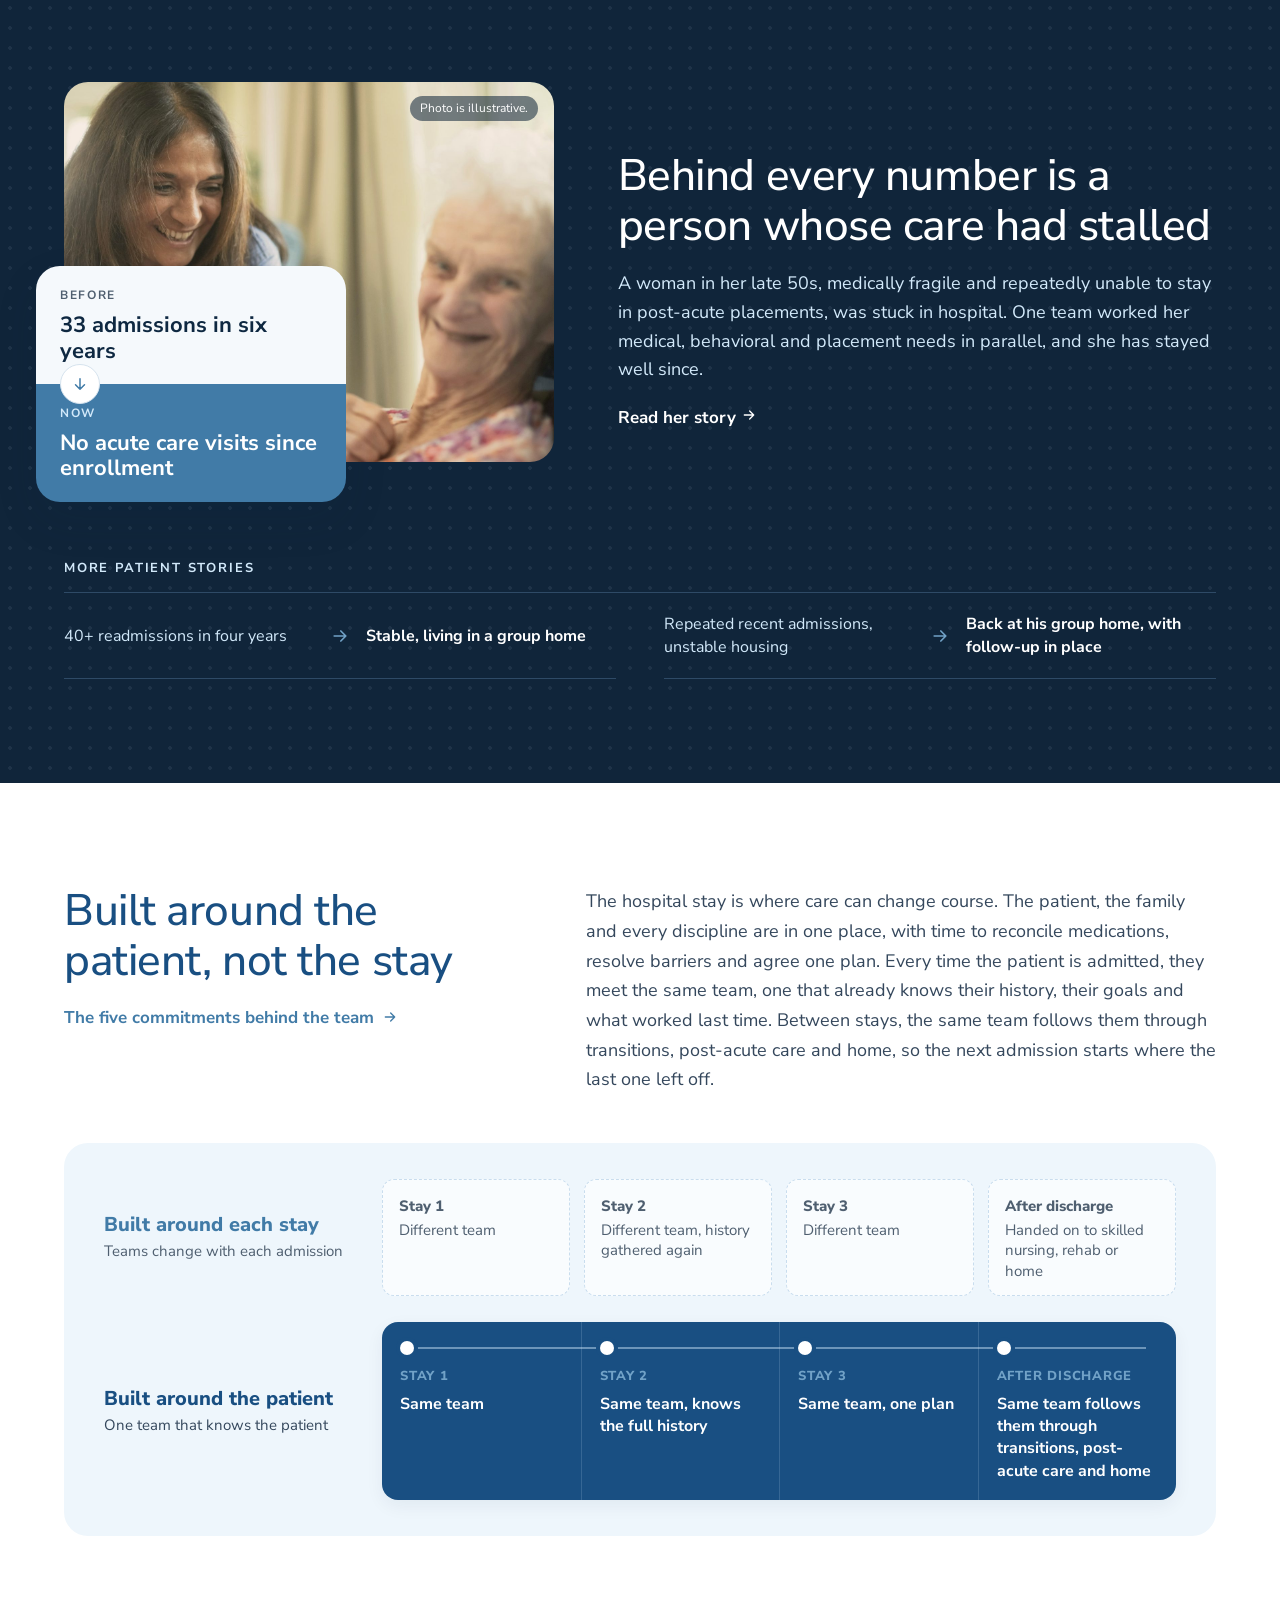
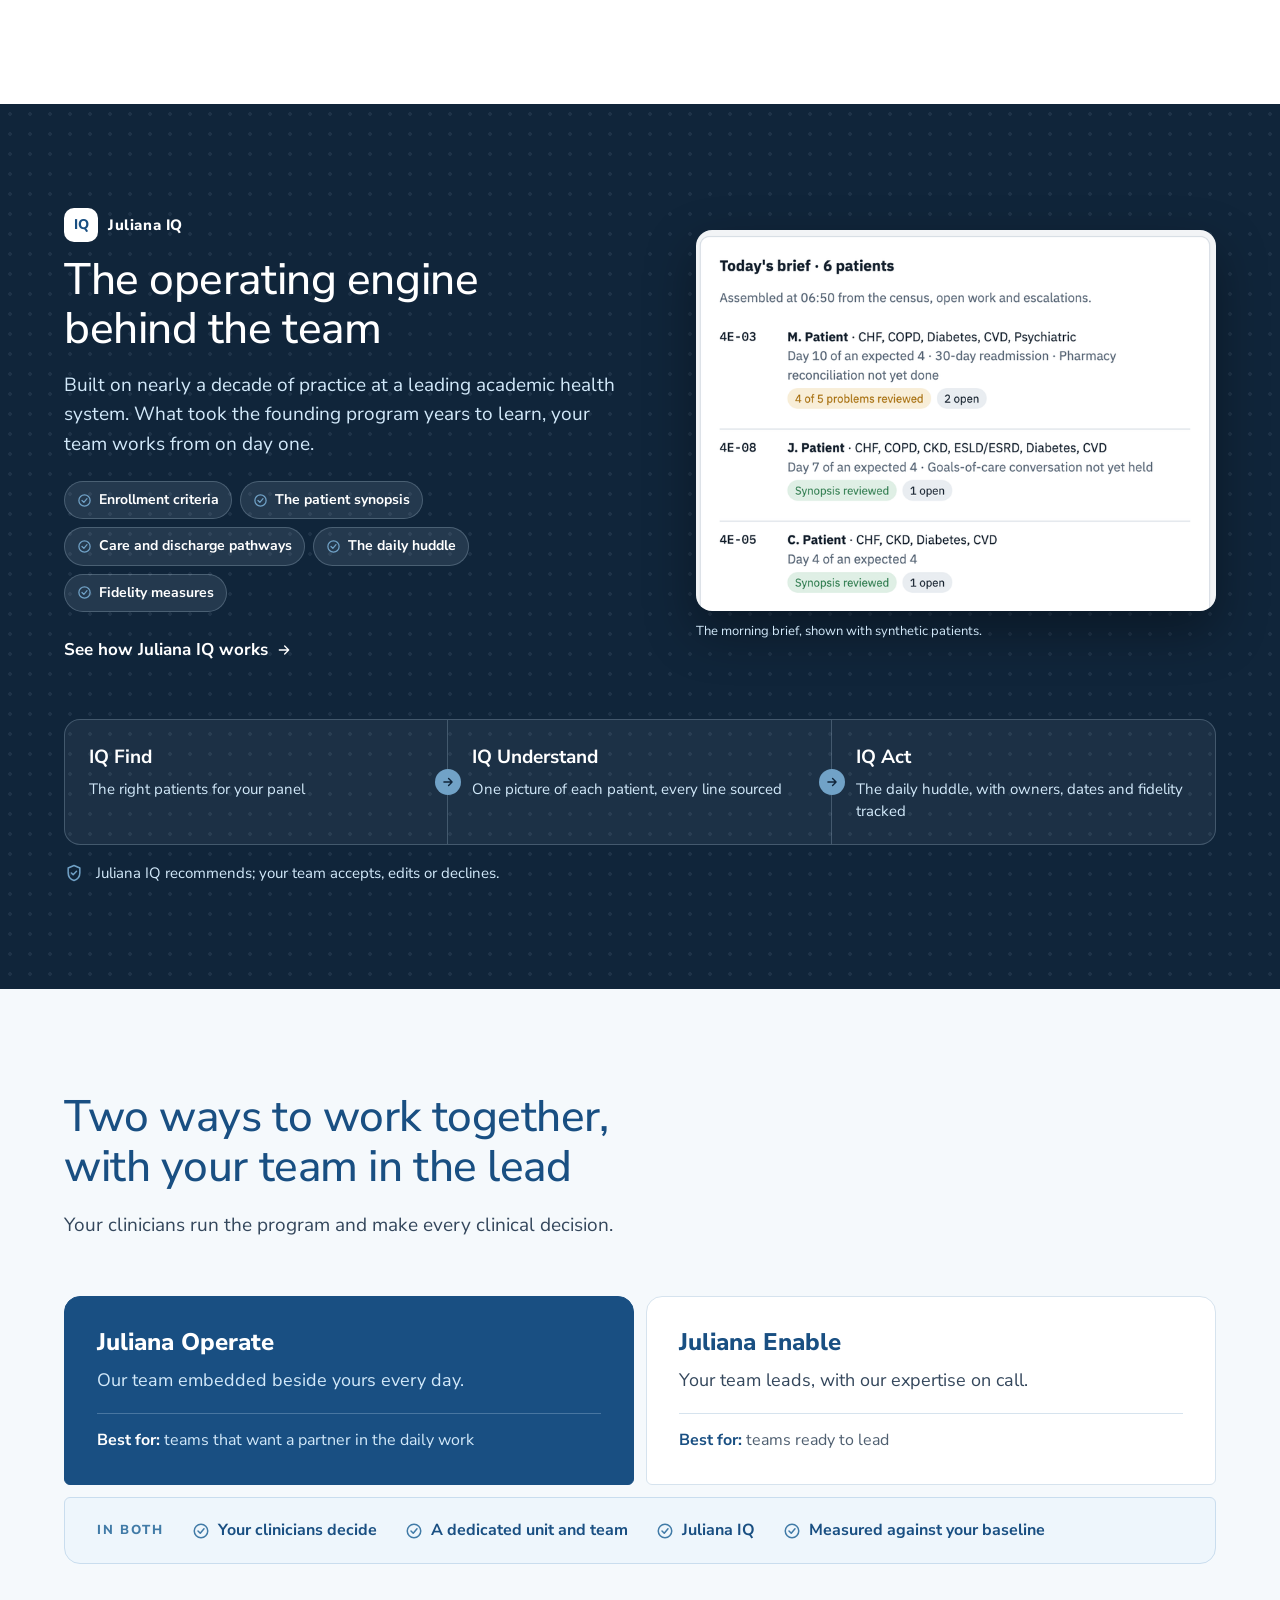
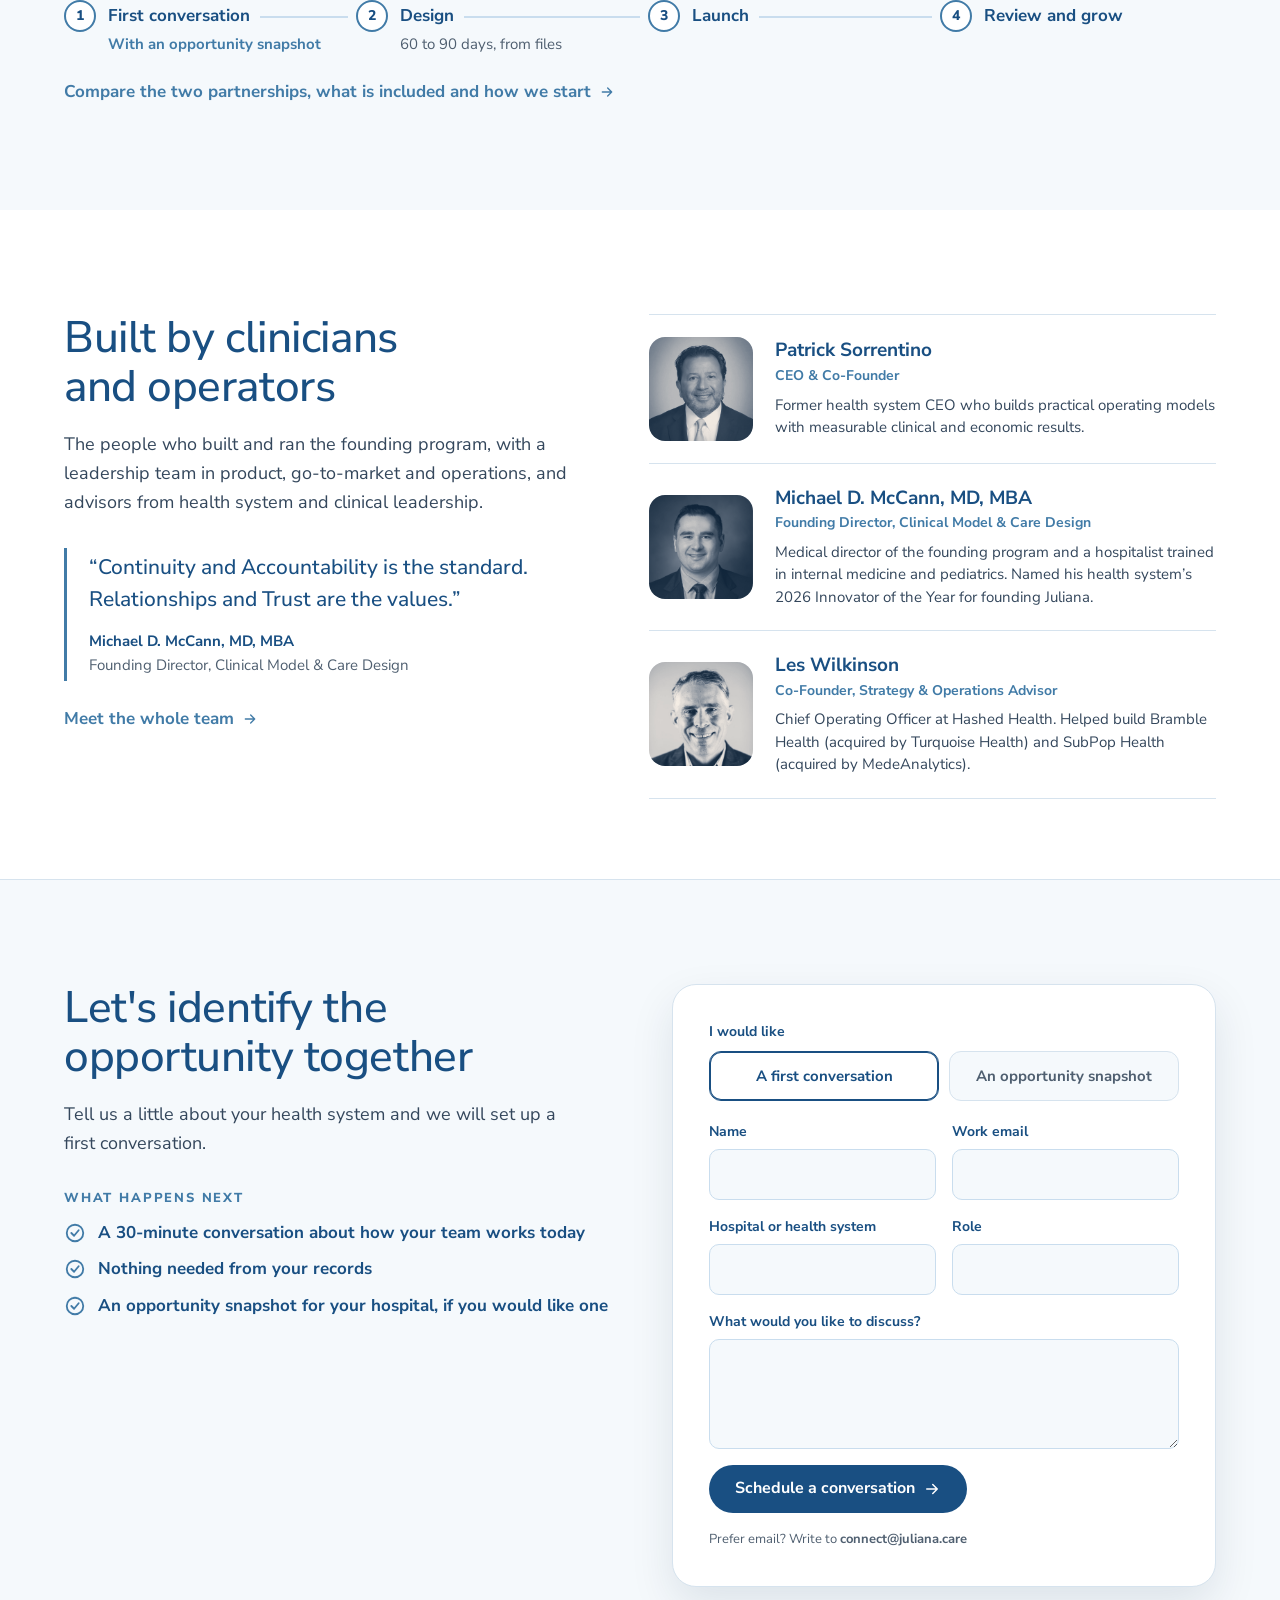
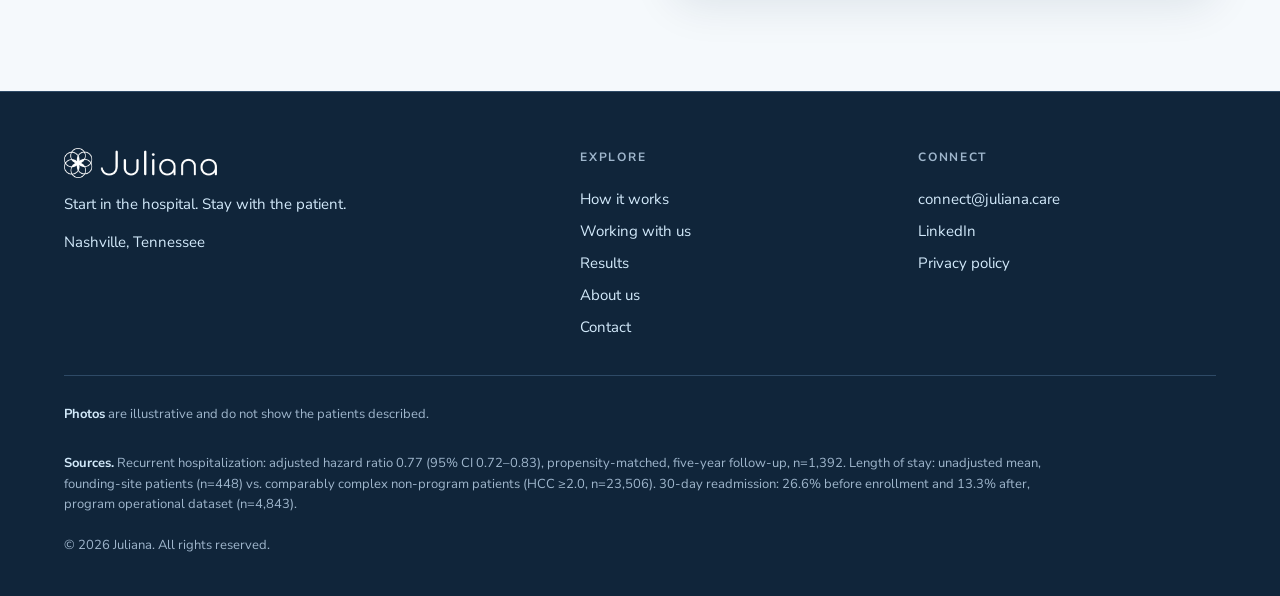
==== commit efcf0279: "Landing page balance pass - Model section: heading and paragraph side by side - Contact section on a" ====
--- a/index.html
+++ b/index.html
@@ -17,7 +17,7 @@
 <link rel="preconnect" href="https://fonts.googleapis.com">
 <link rel="preconnect" href="https://fonts.gstatic.com" crossorigin>
 <link rel="stylesheet" href="https://fonts.googleapis.com/css2?family=Nunito+Sans:wght@400;500;700;800&display=swap">
-<link rel="stylesheet" href="css/styles.css?v=20261125i">
+<link rel="stylesheet" href="css/styles.css?v=20261125j">
 <script>document.documentElement.classList.add('js');</script>
 </head>
 <body>
@@ -157,12 +157,12 @@
 <!-- The model, in brief -->
 <section class="section" id="model">
   <div class="container">
-    <div class="model-top-split reveal">
-    <div class="section-head">
-      <h2>Built around the patient, not the stay</h2>
+    <div class="model-head reveal">
+      <div>
+        <h2>Built around the patient, not the stay</h2>
+        <a class="text-link link-arrow" href="how-it-works.html#commitments">The five commitments behind the team <svg><use href="#i-arrow"/></svg></a>
+      </div>
       <p>The hospital stay is where care can change course. The patient, the family and every discipline are in one place, with time to reconcile medications, resolve barriers and agree one plan. Every time the patient is admitted, they meet the same team, one that already knows their history, their goals and what worked last time. Between stays, the same team follows them through transitions, post-acute care and home, so the next admission starts where the last one left off.</p>
-      <a class="text-link link-arrow" href="how-it-works.html#commitments">The five commitments behind the team <svg><use href="#i-arrow"/></svg></a>
-    </div>
     </div>
     <figure class="model-compare reveal" aria-label="Care built around each stay: a different team at every admission, history gathered again, and the patient handed on after discharge. Care built around the patient: the same team at every admission, knowing the full history and keeping one plan, following them through transitions, post-acute care and home between stays.">
       <div class="mc-row mc-row--stay">
@@ -198,7 +198,7 @@
       <li><b>IQ Understand</b><span>One picture of each patient, every line sourced</span></li>
       <li><b>IQ Act</b><span>The daily huddle, with owners, dates and fidelity tracked</span></li>
     </ol>
-    <p class="iq-loop reveal"><svg><use href="#i-return"/></svg>Every decision and outcome is recorded, so the model is measured and refined as it runs. Juliana IQ recommends; your team accepts, edits or declines.</p>
+    <p class="iq-loop reveal"><svg><use href="#i-shield"/></svg>Juliana IQ recommends; your team accepts, edits or declines.</p>
   </div>
 </section>
 
@@ -263,12 +263,18 @@
 </section>
 
 <!-- Contact -->
-<section class="section section--dark" id="contact">
+<section class="section contact-light" id="contact">
   <div class="container contact-grid">
     <div class="reveal">
       <div data-show="conversation">
         <h2>Let's identify the opportunity together</h2>
-        <p>Tell us a little about your health system. We will set up a first conversation about how your team works today, with an opportunity snapshot for your hospital if you would like one.</p>
+        <p>Tell us a little about your health system and we will set up a first conversation.</p>
+        <p class="next-label">What happens next</p>
+        <ul class="next-steps">
+          <li><svg><use href="#i-check"/></svg>A 30-minute conversation about how your team works today</li>
+          <li><svg><use href="#i-check"/></svg>Nothing needed from your records</li>
+          <li><svg><use href="#i-check"/></svg>An opportunity snapshot for your hospital, if you would like one</li>
+        </ul>
       </div>
       <div data-show="snapshot" hidden>
         <h2>Request your opportunity snapshot</h2>
@@ -336,6 +342,6 @@
   </div>
 </footer>
 
-<script src="js/main.js?v=20261125i"></script>
+<script src="js/main.js?v=20261125j"></script>
 </body>
 </html>
--- a/css/styles.css
+++ b/css/styles.css
@@ -1466,3 +1466,27 @@
 .hero-caption { display: flex; flex-wrap: wrap; align-items: baseline; gap: 4px 8px; margin-top: 18px; padding-left: 14px; border-left: 3px solid var(--navy); font-size: 18px; line-height: 1.4; }
 .hero-caption b { font-weight: 800; color: var(--navy); }
 .hero-caption span { font-weight: 800; color: var(--accent); }
+
+/* ===== Landing page balance pass ===== */
+/* 1. Model: heading left, paragraph right */
+.model-head { display: grid; grid-template-columns: 0.85fr 1.15fr; gap: 56px; align-items: start; margin-bottom: 48px; }
+.model-head h2 { margin: 0; }
+.model-head .link-arrow { display: inline-flex; margin-top: 18px; }
+.model-head > p { font-size: 18px; line-height: 1.65; color: var(--text); }
+/* 2. Contact on a light background, so the page ends open and the footer stands alone */
+.contact-light { background: var(--tint); background-image: none; color: var(--text); border-top: 1px solid var(--border); }
+.contact-light .contact-grid h2 { color: var(--navy); }
+.contact-light .contact-grid > div > p, .contact-light [data-show] > p { color: var(--text); }
+.contact-light .form { border: 1px solid var(--border); box-shadow: var(--shadow); }
+.contact-light .contact-snap li { color: var(--navy); }
+.contact-light .contact-snap li::before { background: var(--accent); }
+/* 3. What happens next */
+.next-label { margin-top: 30px !important; font-size: 13px !important; font-weight: 800; letter-spacing: 0.14em; text-transform: uppercase; color: var(--accent) !important; }
+.next-steps { margin: 12px 0 0; padding: 0; list-style: none; display: grid; gap: 12px; }
+.next-steps li { display: flex; gap: 12px; align-items: flex-start; font-size: 17px; font-weight: 700; color: var(--navy); line-height: 1.45; }
+.next-steps svg { width: 22px; height: 22px; color: var(--accent); flex-shrink: 0; margin-top: 1px; }
+/* 6. Hero caption: a little more air, and "One team." in navy as the payoff */
+.hero-caption { margin-top: 24px; }
+.hero-caption span { color: var(--navy); }
+@media (max-width: 900px) { .model-head { grid-template-columns: 1fr; gap: 18px; } }
+#contact.contact-light [data-show] > p { color: var(--text); }
